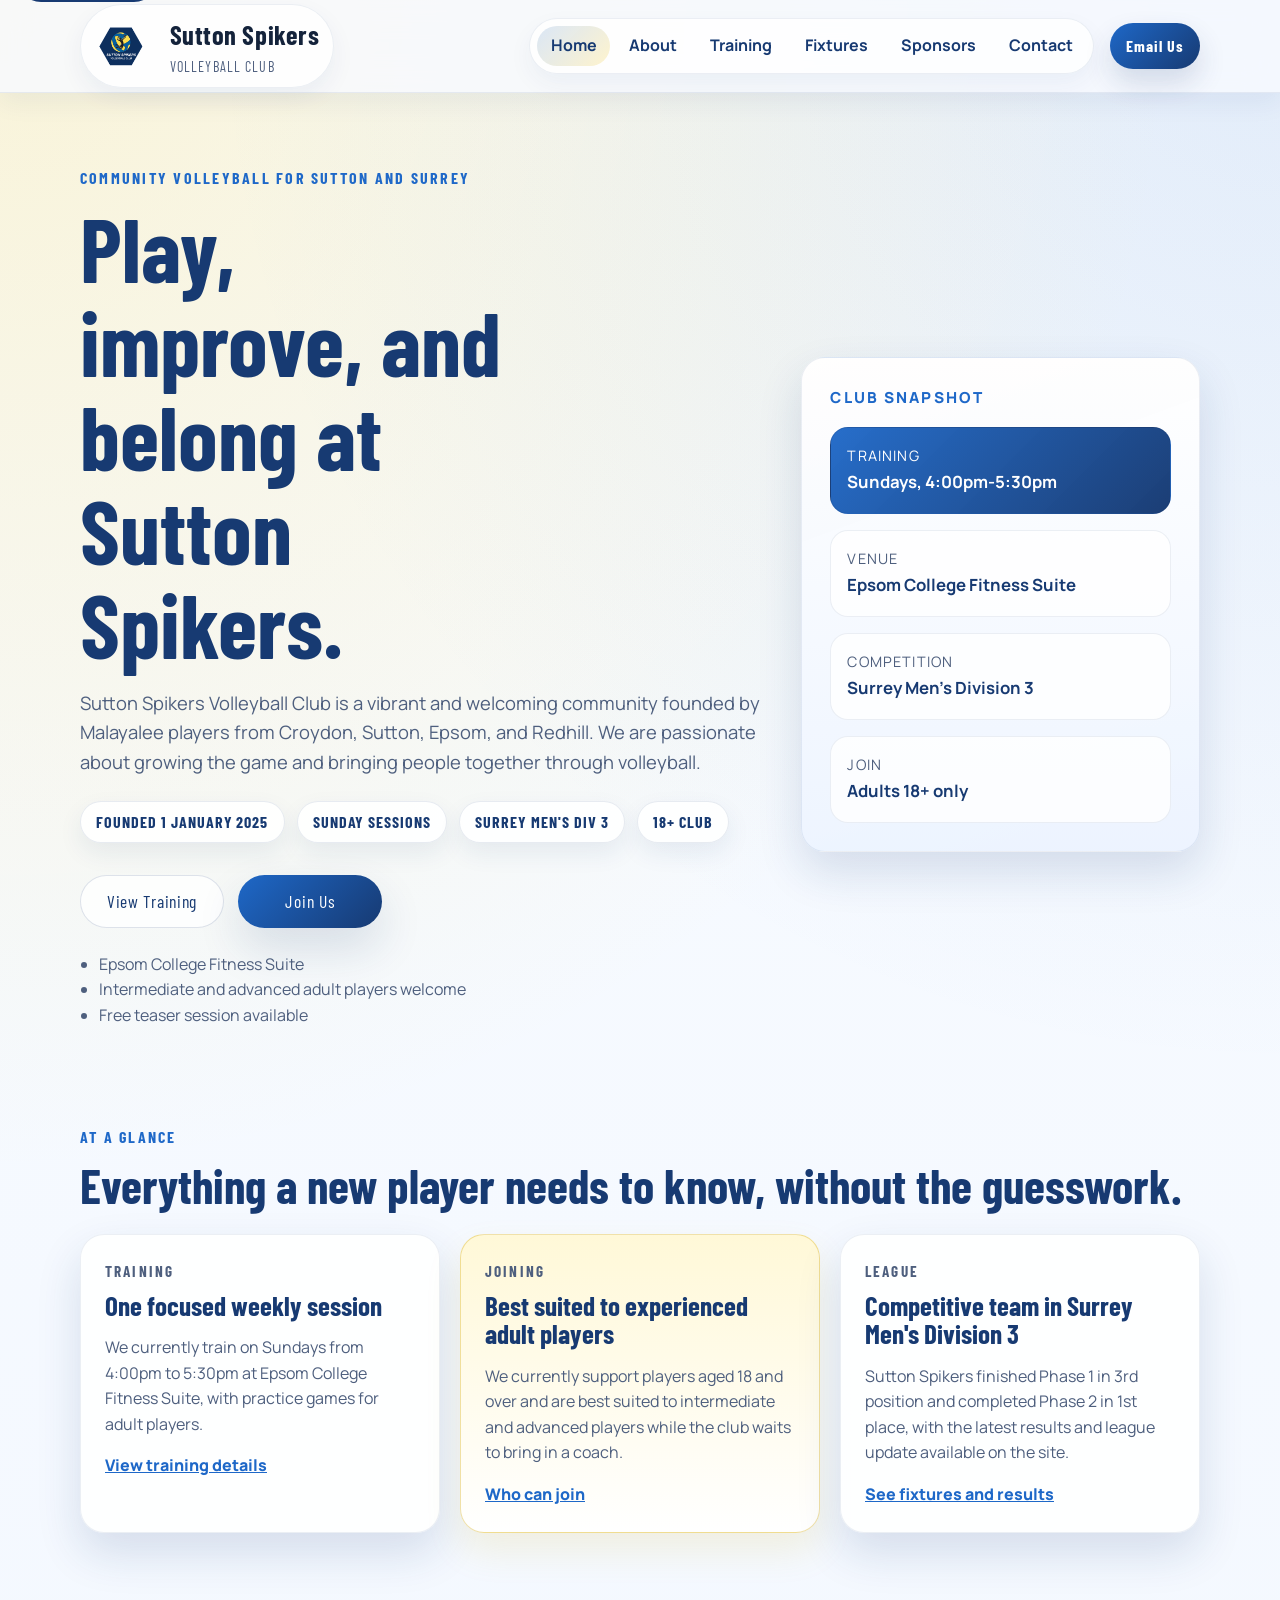
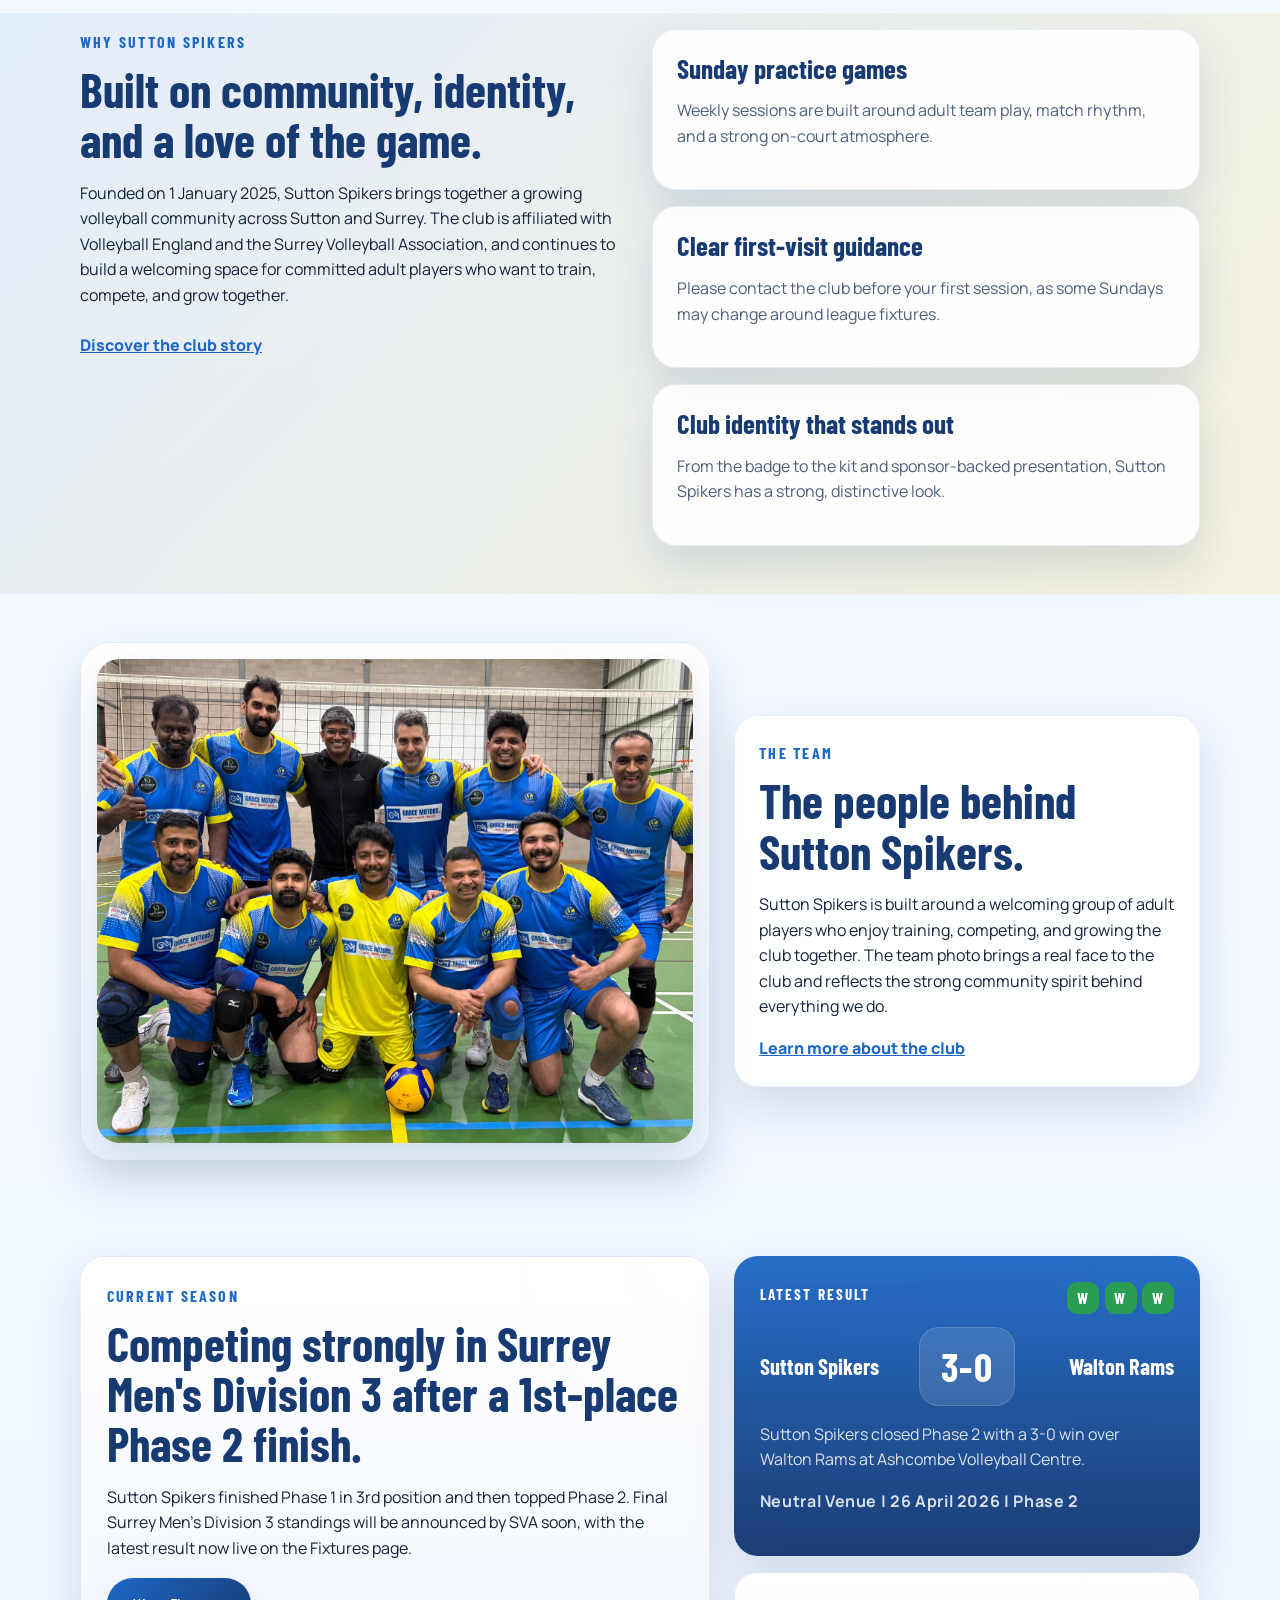
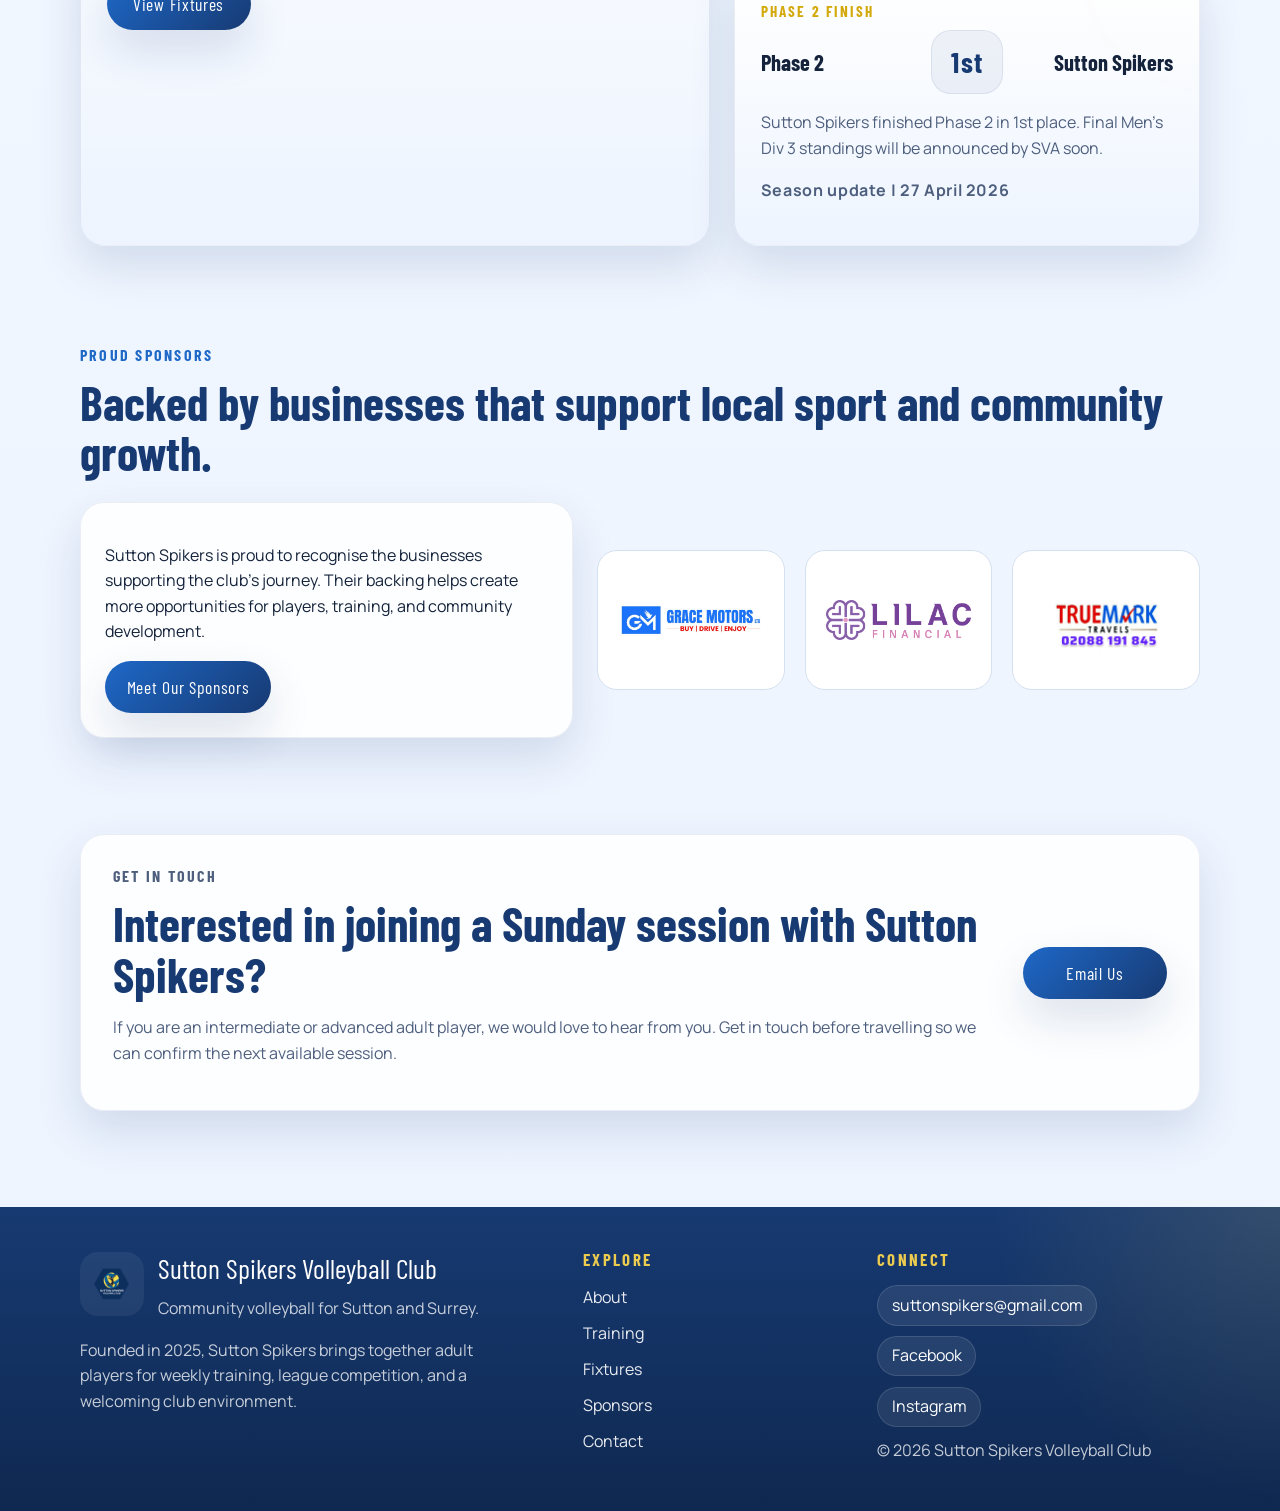
==== index.html @ fdff0625 "Update Phase 2 result and standings" ====
<!DOCTYPE html>
<html lang="en">
<head>
  <meta charset="UTF-8">
  <meta name="viewport" content="width=device-width, initial-scale=1.0">
  <title>Sutton Spikers Volleyball Club</title>
  <meta
    name="description"
    content="Sutton Spikers Volleyball Club is a vibrant community founded by Malayalee players from Croydon, Sutton, Epsom, and Redhill."
  >
  <meta property="og:title" content="Sutton Spikers Volleyball Club">
  <meta property="og:description" content="Community volleyball for Sutton and Surrey, with Sunday sessions, league competition, and a welcoming adult club environment.">
  <meta property="og:type" content="website">
  <meta property="og:url" content="https://suttonspikers.co.uk/">
  <meta property="og:image" content="https://suttonspikers.co.uk/assets/logo-optimized.png">
  <meta name="twitter:card" content="summary_large_image">
  <meta name="twitter:title" content="Sutton Spikers Volleyball Club">
  <meta name="twitter:description" content="Community volleyball for Sutton and Surrey, with Sunday sessions, league competition, and a welcoming adult club environment.">
  <meta name="twitter:image" content="https://suttonspikers.co.uk/assets/logo-optimized.png">
  <link rel="preconnect" href="https://fonts.googleapis.com">
  <link rel="preconnect" href="https://fonts.gstatic.com" crossorigin>
  <link
    href="https://fonts.googleapis.com/css2?family=Barlow+Condensed:wght@500;600;700&family=Manrope:wght@400;500;700;800&display=swap"
    rel="stylesheet"
  >
  <link rel="icon" type="image/png" href="assets/favicon.png">
  <link rel="stylesheet" href="styles.css">
  <script src="script.js" defer></script>
</head>
<body>
  <a class="skip-link" href="#main-content">Skip to content</a>
  <header class="site-header">
    <div class="container site-header__inner">
      <a class="brand" href="index.html" aria-label="Sutton Spikers home">
        <img class="brand__logo" src="assets/logo-optimized.png" alt="Sutton Spikers Volleyball Club logo">
        <span class="brand__text">
          <span class="brand__name">Sutton Spikers</span>
          <span class="brand__tag">Volleyball Club</span>
        </span>
      </a>
      <button
        class="nav-toggle"
        type="button"
        aria-expanded="false"
        aria-controls="site-nav"
        aria-label="Open navigation"
      >
        <span></span>
        <span></span>
        <span></span>
      </button>
      <div class="header-actions">
        <nav class="site-nav" id="site-nav" aria-label="Primary navigation">
          <a class="is-current" href="index.html" aria-current="page">Home</a>
          <a href="about.html">About</a>
          <a href="training.html">Training</a>
          <a href="fixtures.html">Fixtures</a>
          <a href="sponsors.html">Sponsors</a>
          <a href="contact.html">Contact</a>
        </nav>
        <a
          class="header-cta"
          href="mailto:suttonspikers@gmail.com?subject=Club%20Enquiry"
        >
          Email Us
        </a>
      </div>
    </div>
  </header>

  <main id="main-content">
    <section class="hero">
      <div class="container hero__grid">
        <div class="hero__content">
          <p class="eyebrow">Community volleyball for Sutton and Surrey</p>
          <h1>Play, improve, and belong at Sutton Spikers.</h1>
          <p class="hero__lede">
            Sutton Spikers Volleyball Club is a vibrant and welcoming community founded by Malayalee players from
            Croydon, Sutton, Epsom, and Redhill. We are passionate about growing the game and bringing people together
            through volleyball.
          </p>
          <div class="training-badges" aria-label="Club quick facts">
            <span class="training-badge">Founded 1 January 2025</span>
            <span class="training-badge">Sunday sessions</span>
            <span class="training-badge">Surrey Men's Div 3</span>
            <span class="training-badge">18+ club</span>
          </div>
          <div class="button-row">
            <a class="button button--secondary" href="training.html">View Training</a>
            <a
              class="button button--primary"
              href="mailto:suttonspikers@gmail.com?subject=Join%20Sutton%20Spikers&body=Hi%20Sutton%20Spikers%2C%0A%0AI%27m%20interested%20in%20joining%20the%20club.%20Please%20could%20you%20share%20details%20about%20training%20and%20how%20to%20get%20started%3F%0A%0AThanks%2C"
            >
              Join Us
            </a>
          </div>
          <ul class="hero__highlights" aria-label="Club highlights">
            <li>Epsom College Fitness Suite</li>
            <li>Intermediate and advanced adult players welcome</li>
            <li>Free teaser session available</li>
          </ul>
        </div>
        <aside class="hero-card" aria-label="Club details">
          <p class="hero-card__label">Club Snapshot</p>
          <dl class="key-details">
            <div class="key-details__item key-details__item--highlight">
              <dt>Training</dt>
              <dd>Sundays, 4:00pm-5:30pm</dd>
            </div>
            <div class="key-details__item">
              <dt>Venue</dt>
              <dd>Epsom College Fitness Suite</dd>
            </div>
            <div class="key-details__item">
              <dt>Competition</dt>
              <dd>Surrey Men's Division 3</dd>
            </div>
            <div class="key-details__item">
              <dt>Join</dt>
              <dd>Adults 18+ only</dd>
            </div>
          </dl>
        </aside>
      </div>
    </section>

    <section class="section">
      <div class="container">
        <div class="section-heading">
          <p class="eyebrow">At a glance</p>
          <h2>Everything a new player needs to know, without the guesswork.</h2>
        </div>
        <div class="card-grid">
          <article class="info-card">
            <p class="card-label">Training</p>
            <h3>One focused weekly session</h3>
            <p>
              We currently train on Sundays from 4:00pm to 5:30pm at Epsom College Fitness Suite, with practice games
              for adult players.
            </p>
            <a class="text-link" href="training.html">View training details</a>
          </article>
          <article class="info-card info-card--important">
            <p class="card-label">Joining</p>
            <h3>Best suited to experienced adult players</h3>
            <p>
              We currently support players aged 18 and over and are best suited to intermediate and advanced players
              while the club waits to bring in a coach.
            </p>
            <a class="text-link" href="training.html">Who can join</a>
          </article>
          <article class="info-card">
            <p class="card-label">League</p>
            <h3>Competitive team in Surrey Men's Division 3</h3>
            <p>
              Sutton Spikers finished Phase 1 in 3rd position and completed Phase 2 in 1st place, with the latest
              results and league update available on the site.
            </p>
            <a class="text-link" href="fixtures.html">See fixtures and results</a>
          </article>
        </div>
      </div>
    </section>

    <section class="section section--accent">
      <div class="container feature-split">
        <div class="home-story">
          <p class="eyebrow">Why Sutton Spikers</p>
          <h2>Built on community, identity, and a love of the game.</h2>
          <p>
            Founded on 1 January 2025, Sutton Spikers brings together a growing volleyball community across Sutton and
            Surrey. The club is affiliated with Volleyball England and the Surrey Volleyball Association, and continues
            to build a welcoming space for committed adult players who want to train, compete, and grow together.
          </p>
          <a class="text-link" href="about.html">Discover the club story</a>
        </div>
        <div class="stacked-list">
          <div class="stacked-list__item">
            <h3>Sunday practice games</h3>
            <p>Weekly sessions are built around adult team play, match rhythm, and a strong on-court atmosphere.</p>
          </div>
          <div class="stacked-list__item">
            <h3>Clear first-visit guidance</h3>
            <p>Please contact the club before your first session, as some Sundays may change around league fixtures.</p>
          </div>
          <div class="stacked-list__item">
            <h3>Club identity that stands out</h3>
            <p>From the badge to the kit and sponsor-backed presentation, Sutton Spikers has a strong, distinctive look.</p>
          </div>
        </div>
      </div>
    </section>

    <section class="section">
      <div class="container home-photo-feature">
        <div class="home-photo-feature__image-wrap">
          <img
            class="home-photo-feature__image"
            src="assets/photos/team-photo.jpeg"
            alt="Sutton Spikers team photo on court in club kit"
          >
        </div>
        <div class="home-photo-feature__content">
          <p class="eyebrow">The team</p>
          <h2>The people behind Sutton Spikers.</h2>
          <p>
            Sutton Spikers is built around a welcoming group of adult players who enjoy training, competing, and
            growing the club together. The team photo brings a real face to the club and reflects the strong community
            spirit behind everything we do.
          </p>
          <a class="text-link" href="about.html">Learn more about the club</a>
        </div>
      </div>
    </section>

    <section class="section">
      <div class="container home-spotlight">
        <div class="home-spotlight__content">
          <p class="eyebrow">Current season</p>
          <h2>Competing strongly in Surrey Men's Division 3 after a 1st-place Phase 2 finish.</h2>
          <p>
            Sutton Spikers finished Phase 1 in 3rd position and then topped Phase 2. Final Surrey Men's Division 3
            standings will be announced by SVA soon, with the latest result now live on the Fixtures page.
          </p>
          <a class="button button--primary" href="fixtures.html">View Fixtures</a>
        </div>
        <div class="home-spotlight__stack">
          <article class="home-spotlight__panel">
            <div class="home-spotlight__header">
              <p class="card-label">Latest result</p>
              <span class="form-strip" aria-label="Recent form: three wins">
                <span class="form-pill">W</span>
                <span class="form-pill">W</span>
                <span class="form-pill">W</span>
              </span>
            </div>
            <div class="scoreboard" aria-label="Latest result scoreboard">
              <div class="scoreboard__team">
                <span class="scoreboard__name">Sutton Spikers</span>
              </div>
              <div class="scoreboard__score">3-0</div>
              <div class="scoreboard__team scoreboard__team--right">
                <span class="scoreboard__name">Walton Rams</span>
              </div>
            </div>
            <p>Sutton Spikers closed Phase 2 with a 3-0 win over Walton Rams at Ashcombe Volleyball Centre.</p>
            <p class="home-spotlight__meta">Neutral Venue | 26 April 2026 | Phase 2</p>
          </article>
          <article class="home-spotlight__panel home-spotlight__panel--light">
            <p class="card-label">Phase 2 finish</p>
            <div class="scoreboard scoreboard--upcoming" aria-label="Phase 2 finish update">
              <div class="scoreboard__team">
                <span class="scoreboard__name">Phase 2</span>
              </div>
              <div class="scoreboard__score scoreboard__score--fixture">1st</div>
              <div class="scoreboard__team scoreboard__team--right">
                <span class="scoreboard__name">Sutton Spikers</span>
              </div>
            </div>
            <p>Sutton Spikers finished Phase 2 in 1st place. Final Men's Div 3 standings will be announced by SVA soon.</p>
            <p class="home-spotlight__meta">Season update | 27 April 2026</p>
          </article>
        </div>
      </div>
    </section>

    <section class="section">
      <div class="container">
        <div class="section-heading">
          <p class="eyebrow">Proud sponsors</p>
          <h2>Backed by businesses that support local sport and community growth.</h2>
        </div>
        <div class="sponsor-preview">
          <article class="sponsor-preview__text">
            <p>
              Sutton Spikers is proud to recognise the businesses supporting the club's journey. Their backing helps
              create more opportunities for players, training, and community development.
            </p>
            <a class="button button--primary" href="sponsors.html">Meet Our Sponsors</a>
          </article>
          <div class="sponsor-preview__logos" aria-label="Sponsor logos">
            <div class="sponsor-logo-card sponsor-logo-card--compact">
              <a class="sponsor-logo-link" href="https://www.gracemotors.co.uk/" target="_blank" rel="noreferrer">
                <img src="assets/sponsors/grace-motors.jpg" alt="Grace Motors Ltd logo">
              </a>
            </div>
            <div class="sponsor-logo-card sponsor-logo-card--compact">
              <a class="sponsor-logo-link" href="https://lilacfinancial.co.uk/" target="_blank" rel="noreferrer">
                <img src="assets/sponsors/lilac-financial.png" alt="Lilac Financial logo">
              </a>
            </div>
            <div class="sponsor-logo-card sponsor-logo-card--compact">
              <img src="assets/sponsors/truemark-travels.jpg" alt="Truemark Travels logo">
            </div>
          </div>
        </div>
      </div>
    </section>

    <section class="section">
      <div class="container cta-banner">
        <div>
          <p class="eyebrow">Get in touch</p>
          <h2>Interested in joining a Sunday session with Sutton Spikers?</h2>
          <p>
            If you are an intermediate or advanced adult player, we would love to hear from you. Get in touch before
            travelling so we can confirm the next available session.
          </p>
        </div>
        <a
          class="button button--primary"
          href="mailto:suttonspikers@gmail.com?subject=Join%20Sutton%20Spikers&body=Hi%20Sutton%20Spikers%2C%0A%0AI%27m%20interested%20in%20joining%20the%20club.%20Please%20could%20you%20share%20details%20about%20training%20and%20how%20to%20get%20started%3F%0A%0AThanks%2C"
        >
          Email Us
        </a>
      </div>
    </section>
  </main>

  <footer class="site-footer">
    <div class="container site-footer__inner">
      <div class="site-footer__brand">
        <div class="site-footer__brand-top">
          <img class="site-footer__logo" src="assets/logo-optimized.png" alt="Sutton Spikers Volleyball Club logo">
          <div>
            <p class="site-footer__title">Sutton Spikers Volleyball Club</p>
            <p class="site-footer__copy">Community volleyball for Sutton and Surrey.</p>
          </div>
        </div>
        <p class="site-footer__text">
          Founded in 2025, Sutton Spikers brings together adult players for weekly training, league competition, and a
          welcoming club environment.
        </p>
      </div>
      <div class="site-footer__group">
        <p class="site-footer__heading">Explore</p>
        <nav class="footer-nav" aria-label="Footer quick links">
          <a href="about.html">About</a>
          <a href="training.html">Training</a>
          <a href="fixtures.html">Fixtures</a>
          <a href="sponsors.html">Sponsors</a>
          <a href="contact.html">Contact</a>
        </nav>
      </div>
      <div class="site-footer__group">
        <p class="site-footer__heading">Connect</p>
        <div class="footer-meta">
          <a class="footer-chip" href="mailto:suttonspikers@gmail.com">suttonspikers@gmail.com</a>
          <a class="footer-chip" href="https://www.facebook.com/profile.php?id=61576265198598&locale=en_GB" target="_blank" rel="noreferrer">Facebook</a>
          <a class="footer-chip" href="https://www.instagram.com/sutton_spikers/?hl=en" target="_blank" rel="noreferrer">Instagram</a>
          <p>&copy; 2026 Sutton Spikers Volleyball Club</p>
        </div>
      </div>
    </div>
  </footer>
</body>
</html>
---- styles.css ----
:root {
  --bg: #f4f8ff;
  --surface: #ffffff;
  --surface-alt: #edf4ff;
  --surface-strong: #173a72;
  --text: #14233b;
  --text-soft: #4e5f7e;
  --line: #d5e0f0;
  --primary: #1e68c8;
  --primary-deep: #173a72;
  --secondary: #ffd94d;
  --secondary-deep: #d3a90c;
  --shadow: 0 20px 45px rgba(23, 58, 114, 0.14);
  --radius: 24px;
  --radius-sm: 16px;
  --container: 1120px;
}

*,
*::before,
*::after {
  box-sizing: border-box;
}

html {
  scroll-behavior: smooth;
}

body {
  margin: 0;
  font-family: "Manrope", sans-serif;
  color: var(--text);
  background:
    radial-gradient(circle at top left, rgba(255, 217, 77, 0.22), transparent 24%),
    radial-gradient(circle at right top, rgba(30, 104, 200, 0.1), transparent 22%),
    linear-gradient(180deg, #f8fbff 0%, #edf4ff 100%);
  line-height: 1.6;
}

img {
  max-width: 100%;
  display: block;
}

a {
  color: inherit;
}

a:hover {
  text-decoration: none;
}

:focus-visible {
  outline: 3px solid var(--secondary);
  outline-offset: 3px;
}

.skip-link {
  position: absolute;
  left: 1rem;
  top: -3rem;
  padding: 0.75rem 1rem;
  border-radius: 999px;
  background: var(--primary-deep);
  color: #fff;
  z-index: 100;
}

.skip-link:focus {
  top: 1rem;
}

.container {
  width: min(calc(100% - 2rem), var(--container));
  margin: 0 auto;
}

.site-header {
  position: sticky;
  top: 0;
  z-index: 20;
  backdrop-filter: blur(16px);
  background: rgba(248, 251, 255, 0.82);
  border-bottom: 1px solid rgba(23, 58, 114, 0.08);
  box-shadow: 0 10px 24px rgba(23, 58, 114, 0.06);
}

.site-header__inner {
  display: flex;
  align-items: center;
  justify-content: space-between;
  gap: 1.5rem;
  min-height: 92px;
}

.brand {
  display: inline-flex;
  align-items: center;
  gap: 0.9rem;
  padding: 0.45rem 0.85rem 0.45rem 0.45rem;
  border-radius: 999px;
  background: rgba(255, 255, 255, 0.78);
  border: 1px solid rgba(23, 58, 114, 0.08);
  box-shadow: 0 10px 24px rgba(23, 58, 114, 0.06);
  text-decoration: none;
}

.brand__logo {
  width: 4.2rem;
  height: 4.2rem;
  object-fit: contain;
  flex-shrink: 0;
}

.brand__text {
  display: flex;
  flex-direction: column;
}

.brand__name,
.brand__tag,
.eyebrow,
h1,
h2,
h3,
.button {
  font-family: "Barlow Condensed", sans-serif;
}

.brand__name {
  font-size: 1.65rem;
  font-weight: 700;
  letter-spacing: 0.02em;
}

.brand__tag {
  color: var(--text-soft);
  font-size: 0.88rem;
  letter-spacing: 0.08em;
  text-transform: uppercase;
}

.header-actions {
  display: flex;
  align-items: center;
  gap: 1rem;
}

.site-nav {
  display: flex;
  align-items: center;
  gap: 0.35rem;
  padding: 0.45rem;
  border-radius: 999px;
  background: rgba(255, 255, 255, 0.74);
  border: 1px solid rgba(23, 58, 114, 0.08);
  box-shadow: 0 10px 24px rgba(23, 58, 114, 0.05);
}

.site-nav a {
  position: relative;
  display: inline-flex;
  align-items: center;
  min-height: 2.5rem;
  padding: 0.35rem 0.85rem;
  border-radius: 999px;
  text-decoration: none;
  font-weight: 700;
  color: var(--primary-deep);
  transition: background-color 160ms ease, color 160ms ease;
}

.site-nav a::after {
  display: none;
}

.site-nav a:hover {
  background: rgba(23, 58, 114, 0.05);
}

.site-nav a.is-current {
  background: linear-gradient(135deg, rgba(30, 104, 200, 0.16), rgba(255, 217, 77, 0.28));
  color: var(--primary-deep);
}

.header-cta {
  display: inline-flex;
  align-items: center;
  justify-content: center;
  min-height: 2.85rem;
  padding: 0.55rem 1rem;
  border-radius: 999px;
  background: linear-gradient(135deg, var(--primary), var(--primary-deep));
  box-shadow: 0 14px 28px rgba(23, 58, 114, 0.16);
  color: #fff;
  font-family: "Barlow Condensed", sans-serif;
  font-size: 1rem;
  font-weight: 700;
  letter-spacing: 0.06em;
  text-decoration: none;
  white-space: nowrap;
}

.nav-toggle {
  display: none;
  width: 3rem;
  height: 3rem;
  border: 0;
  border-radius: 14px;
  background: var(--primary-deep);
  cursor: pointer;
  padding: 0.8rem 0.65rem;
}

.nav-toggle span {
  display: block;
  height: 2px;
  margin: 0.25rem 0;
  background: #fff;
}

.hero,
.page-hero {
  padding: 4.5rem 0 3rem;
}

.hero__grid,
.content-grid,
.contact-grid,
.feature-split {
  display: grid;
  gap: 1.5rem;
}

.hero__grid {
  grid-template-columns: minmax(0, 1.4fr) minmax(280px, 0.8fr);
  align-items: center;
}

.eyebrow {
  margin: 0 0 0.6rem;
  font-size: 1rem;
  font-weight: 700;
  letter-spacing: 0.14em;
  text-transform: uppercase;
  color: var(--primary);
}

h1,
h2,
h3 {
  margin: 0 0 0.8rem;
  line-height: 1.05;
  color: var(--primary-deep);
}

h1 {
  font-size: clamp(3rem, 8vw, 5.6rem);
  max-width: 11ch;
}

h2 {
  font-size: clamp(2rem, 5vw, 3rem);
}

h3 {
  font-size: 1.7rem;
}

.hero__lede,
.page-hero__lede,
.section-heading h2 + p,
.content-panel p,
.info-card p,
.cta-banner p,
.stacked-list__item p {
  color: var(--text-soft);
}

.hero__lede,
.page-hero__lede {
  max-width: 62ch;
  font-size: 1.15rem;
}

.button-row {
  display: flex;
  flex-wrap: wrap;
  gap: 0.9rem;
  margin: 2rem 0 1.5rem;
}

.button {
  display: inline-flex;
  align-items: center;
  justify-content: center;
  min-height: 3.25rem;
  min-width: 9rem;
  padding: 0.7rem 1.35rem;
  border-radius: 999px;
  text-decoration: none;
  font-size: 1.1rem;
  letter-spacing: 0.04em;
  white-space: nowrap;
}

.button--primary {
  background: linear-gradient(135deg, var(--primary), var(--primary-deep));
  color: #fff;
  box-shadow: var(--shadow);
}

.button--secondary {
  background: rgba(255, 255, 255, 0.8);
  border: 1px solid rgba(23, 58, 114, 0.14);
  color: var(--primary-deep);
}

.hero__highlights,
.detail-list {
  padding-left: 1.2rem;
  color: var(--text-soft);
}

.hero-card,
.content-panel,
.info-card,
.stacked-list__item,
.cta-banner {
  background: rgba(255, 255, 255, 0.88);
  border: 1px solid rgba(23, 58, 114, 0.08);
  border-radius: var(--radius);
  box-shadow: var(--shadow);
}

.hero-card,
.content-panel,
.info-card,
.stacked-list__item {
  padding: 1.5rem;
}

.hero-card {
  background:
    linear-gradient(180deg, rgba(255, 255, 255, 0.96), rgba(237, 244, 255, 0.96)),
    linear-gradient(160deg, rgba(255, 217, 77, 0.18), rgba(30, 104, 200, 0.08));
  padding: 1.75rem;
}

.hero-card__label {
  margin: 0 0 1rem;
  color: var(--primary);
  font-size: 0.95rem;
  font-weight: 800;
  letter-spacing: 0.14em;
  text-transform: uppercase;
}

.key-details {
  display: grid;
  gap: 1rem;
  margin: 0;
}

.key-details__item {
  padding: 1rem 1rem 1.05rem;
  border-radius: 18px;
  background: rgba(255, 255, 255, 0.8);
  border: 1px solid rgba(23, 58, 114, 0.08);
}

.key-details__item--highlight {
  background:
    linear-gradient(135deg, rgba(30, 104, 200, 0.96), rgba(23, 58, 114, 0.98));
  border-color: rgba(23, 58, 114, 0.18);
}

.key-details dt {
  color: var(--text-soft);
  font-size: 0.9rem;
  text-transform: uppercase;
  letter-spacing: 0.08em;
}

.key-details dd {
  margin: 0.15rem 0 0;
  font-size: 1.05rem;
  font-weight: 700;
  color: var(--primary-deep);
}

.key-details__item--highlight dt,
.key-details__item--highlight dd {
  color: #fff;
}

.section {
  padding: 2rem 0 4rem;
}

.section--accent {
  position: relative;
}

.section--accent::before {
  content: "";
  position: absolute;
  inset: 1rem 0;
  background: linear-gradient(135deg, rgba(30, 104, 200, 0.08), rgba(255, 217, 77, 0.18));
  z-index: -1;
}

.section-heading {
  margin-bottom: 1.5rem;
}

.card-grid {
  display: grid;
  grid-template-columns: repeat(3, minmax(0, 1fr));
  gap: 1.25rem;
}

.text-link {
  color: var(--primary);
  font-weight: 800;
}

.card-label {
  margin: 0 0 0.45rem;
  font-family: "Barlow Condensed", sans-serif;
  font-size: 0.95rem;
  font-weight: 700;
  letter-spacing: 0.14em;
  text-transform: uppercase;
  color: var(--secondary-deep);
}

.feature-split,
.content-grid,
.contact-grid {
  grid-template-columns: repeat(2, minmax(0, 1fr));
}

.home-story .text-link {
  display: inline-block;
  margin-top: 0.5rem;
}

.home-photo-feature {
  display: grid;
  grid-template-columns: minmax(0, 1.15fr) minmax(280px, 0.85fr);
  gap: 1.5rem;
  align-items: center;
}

.home-photo-feature__image-wrap {
  padding: 1rem;
  border-radius: calc(var(--radius) + 6px);
  background:
    linear-gradient(180deg, rgba(255, 255, 255, 0.96), rgba(237, 244, 255, 0.96)),
    radial-gradient(circle at top right, rgba(255, 217, 77, 0.18), transparent 26%);
  border: 1px solid rgba(23, 58, 114, 0.08);
  box-shadow: var(--shadow);
}

.home-photo-feature__image {
  width: 100%;
  border-radius: 22px;
  box-shadow: 0 18px 36px rgba(23, 58, 114, 0.12);
}

.home-photo-feature__content {
  padding: 1.5rem;
  border-radius: var(--radius);
  background: rgba(255, 255, 255, 0.9);
  border: 1px solid rgba(23, 58, 114, 0.08);
  box-shadow: var(--shadow);
}

.training-badges {
  display: flex;
  flex-wrap: wrap;
  gap: 0.75rem;
  margin-top: 1.5rem;
}

.training-badge {
  display: inline-flex;
  align-items: center;
  min-height: 2.5rem;
  padding: 0.45rem 0.95rem;
  border-radius: 999px;
  background: rgba(255, 255, 255, 0.9);
  border: 1px solid rgba(23, 58, 114, 0.1);
  color: var(--primary-deep);
  font-family: "Barlow Condensed", sans-serif;
  font-size: 1rem;
  font-weight: 700;
  letter-spacing: 0.06em;
  text-transform: uppercase;
  box-shadow: 0 10px 24px rgba(23, 58, 114, 0.08);
}

.training-feature {
  padding: 1.75rem;
  border-radius: var(--radius);
  background:
    linear-gradient(180deg, rgba(27, 78, 151, 0.98), rgba(23, 58, 114, 0.98)),
    linear-gradient(160deg, rgba(255, 217, 77, 0.22), transparent);
  color: #fff;
  box-shadow: var(--shadow);
}

.training-feature h2,
.training-feature strong {
  color: #fff;
}

.training-feature__eyebrow {
  margin: 0 0 0.5rem;
  font-family: "Barlow Condensed", sans-serif;
  font-size: 1rem;
  font-weight: 700;
  letter-spacing: 0.14em;
  text-transform: uppercase;
  color: rgba(255, 255, 255, 0.74);
}

.training-feature__time {
  margin: 1rem 0 1.2rem;
  font-family: "Barlow Condensed", sans-serif;
  font-size: clamp(2.2rem, 5vw, 3.6rem);
  line-height: 0.95;
  letter-spacing: 0.03em;
  color: var(--secondary);
  white-space: nowrap;
}

.training-feature__meta {
  display: grid;
  grid-template-columns: repeat(3, minmax(0, 1fr));
  gap: 0.9rem;
  margin-bottom: 1rem;
}

.training-feature__meta div {
  padding: 0.9rem 1rem;
  border-radius: 18px;
  background: rgba(255, 255, 255, 0.1);
  border: 1px solid rgba(255, 255, 255, 0.14);
}

.training-feature__meta span {
  display: block;
  margin-bottom: 0.2rem;
  font-size: 0.82rem;
  letter-spacing: 0.08em;
  text-transform: uppercase;
  color: rgba(255, 255, 255, 0.72);
}

.training-feature__meta strong {
  font-size: 1rem;
}

.training-feature__note {
  margin: 0;
  color: rgba(255, 255, 255, 0.84);
}

.expect-grid {
  display: grid;
  grid-template-columns: repeat(3, minmax(0, 1fr));
  gap: 1.25rem;
}

.affiliation-grid {
  display: grid;
  grid-template-columns: repeat(2, minmax(0, 1fr));
  gap: 1.25rem;
}

.affiliation-card {
  padding: 1.5rem;
  border-radius: var(--radius);
  background:
    linear-gradient(180deg, rgba(255, 255, 255, 0.95), rgba(237, 244, 255, 0.96));
  border: 1px solid rgba(23, 58, 114, 0.08);
  box-shadow: var(--shadow);
}

.kit-showcase {
  display: grid;
  grid-template-columns: repeat(2, minmax(0, 1fr));
  gap: 1.5rem;
}

.kit-card {
  overflow: hidden;
  border-radius: calc(var(--radius) + 4px);
  background:
    linear-gradient(180deg, rgba(255, 255, 255, 0.96), rgba(237, 244, 255, 0.96));
  border: 1px solid rgba(23, 58, 114, 0.08);
  box-shadow: var(--shadow);
}

.kit-card--alt {
  background:
    linear-gradient(180deg, rgba(255, 252, 228, 0.96), rgba(255, 255, 255, 0.96));
}

.kit-card__image-wrap {
  padding: 1.25rem;
  background:
    radial-gradient(circle at top right, rgba(255, 217, 77, 0.22), transparent 32%),
    linear-gradient(180deg, rgba(255, 255, 255, 0.94), rgba(240, 246, 255, 0.94));
}

.kit-card__image {
  width: 100%;
  border-radius: 20px;
  border: 1px solid rgba(23, 58, 114, 0.08);
  box-shadow: 0 18px 36px rgba(23, 58, 114, 0.08);
}

.kit-card__content {
  padding: 0 1.5rem 1.5rem;
}

.expect-card {
  padding: 1.5rem;
  border-radius: var(--radius);
  background:
    linear-gradient(180deg, rgba(255, 255, 255, 0.95), rgba(237, 244, 255, 0.96));
  border: 1px solid rgba(23, 58, 114, 0.08);
  box-shadow: var(--shadow);
}

.expect-card__icon {
  display: inline-flex;
  align-items: center;
  justify-content: center;
  min-width: 3.3rem;
  height: 3.3rem;
  margin: 0 0 1rem;
  padding: 0 0.8rem;
  border-radius: 18px;
  background: linear-gradient(135deg, var(--secondary), #ffe893);
  color: var(--primary-deep);
  font-family: "Barlow Condensed", sans-serif;
  font-size: 1.2rem;
  font-weight: 700;
  letter-spacing: 0.08em;
}

.sponsor-preview {
  display: grid;
  grid-template-columns: minmax(0, 0.9fr) minmax(0, 1.1fr);
  gap: 1.5rem;
  align-items: center;
}

.home-spotlight {
  display: grid;
  grid-template-columns: minmax(0, 1.15fr) minmax(280px, 0.85fr);
  gap: 1.5rem;
  align-items: stretch;
}

.home-spotlight__content,
.home-spotlight__panel {
  padding: 1.6rem;
  border-radius: var(--radius);
  box-shadow: var(--shadow);
}

.home-spotlight__stack {
  display: grid;
  gap: 1rem;
}

.home-spotlight__header {
  display: flex;
  align-items: center;
  justify-content: space-between;
  gap: 1rem;
  margin-bottom: 0.85rem;
}

.home-spotlight__content {
  background:
    linear-gradient(180deg, rgba(255, 255, 255, 0.95), rgba(237, 244, 255, 0.96)),
    radial-gradient(circle at right top, rgba(255, 217, 77, 0.18), transparent 28%);
  border: 1px solid rgba(23, 58, 114, 0.08);
}

.home-spotlight__panel {
  background:
    linear-gradient(180deg, rgba(30, 104, 200, 0.96), rgba(23, 58, 114, 0.98)),
    linear-gradient(160deg, rgba(255, 217, 77, 0.22), transparent);
  color: #fff;
}

.home-spotlight__panel--light {
  background:
    linear-gradient(180deg, rgba(255, 255, 255, 0.96), rgba(237, 244, 255, 0.96)),
    radial-gradient(circle at right top, rgba(255, 217, 77, 0.18), transparent 30%);
  border: 1px solid rgba(23, 58, 114, 0.08);
  color: var(--text);
}

.home-spotlight__panel h3,
.home-spotlight__panel .card-label {
  color: #fff;
}

.home-spotlight__panel p {
  color: rgba(255, 255, 255, 0.84);
}

.home-spotlight__panel--light h3 {
  color: var(--primary-deep);
}

.home-spotlight__panel--light .card-label {
  color: var(--secondary-deep);
}

.home-spotlight__panel--light p {
  color: var(--text-soft);
}

.scoreboard {
  display: grid;
  grid-template-columns: minmax(0, 1fr) auto minmax(0, 1fr);
  gap: 0.9rem;
  align-items: center;
  margin-bottom: 0.85rem;
}

.scoreboard__team {
  min-width: 0;
}

.scoreboard__team--right {
  text-align: right;
}

.scoreboard__name {
  display: block;
  font-family: "Barlow Condensed", sans-serif;
  font-size: 1.4rem;
  font-weight: 700;
  line-height: 1;
}

.scoreboard__score {
  display: inline-flex;
  align-items: center;
  justify-content: center;
  min-width: 6rem;
  min-height: 4rem;
  padding: 0.4rem 0.9rem;
  border-radius: 20px;
  background: rgba(255, 255, 255, 0.12);
  border: 1px solid rgba(255, 255, 255, 0.14);
  font-family: "Barlow Condensed", sans-serif;
  font-size: 2.5rem;
  font-weight: 700;
  letter-spacing: 0.04em;
  color: #fff;
}

.scoreboard__score--fixture {
  min-width: 4.5rem;
  font-size: 1.8rem;
}

.home-spotlight__panel--light .scoreboard__score {
  background: rgba(23, 58, 114, 0.06);
  border: 1px solid rgba(23, 58, 114, 0.08);
  color: var(--primary-deep);
}

.form-strip {
  display: inline-flex;
  gap: 0.35rem;
}

.form-pill {
  display: inline-flex;
  align-items: center;
  justify-content: center;
  width: 2rem;
  height: 2rem;
  border-radius: 10px;
  background: #2a9c53;
  color: #fff;
  font-family: "Barlow Condensed", sans-serif;
  font-size: 1rem;
  font-weight: 700;
  letter-spacing: 0.14em;
}

.home-spotlight__meta {
  font-weight: 700;
  letter-spacing: 0.04em;
}

.sponsor-preview__text {
  padding: 1.5rem;
  border-radius: var(--radius);
  background: rgba(255, 255, 255, 0.88);
  border: 1px solid rgba(23, 58, 114, 0.08);
  box-shadow: var(--shadow);
}

.sponsor-preview__logos,
.sponsor-grid {
  display: grid;
  gap: 1.25rem;
}

.sponsor-preview__logos {
  grid-template-columns: repeat(3, minmax(0, 1fr));
}

.sponsor-grid {
  grid-template-columns: repeat(3, minmax(0, 1fr));
}

.sponsor-card {
  padding: 1.5rem;
  border-radius: var(--radius);
  background: rgba(255, 255, 255, 0.92);
  border: 1px solid rgba(23, 58, 114, 0.08);
  box-shadow: var(--shadow);
}

.sponsor-logo-card {
  display: grid;
  place-items: center;
  min-height: 200px;
  padding: 1.25rem;
  margin-bottom: 1.25rem;
  border-radius: 20px;
  background: #fff;
  border: 1px solid var(--line);
}

.sponsor-logo-card img {
  width: 100%;
  max-height: 140px;
  object-fit: contain;
}

.sponsor-logo-link {
  display: block;
  width: 100%;
}

.sponsor-logo-card--compact {
  min-height: 140px;
  margin-bottom: 0;
}

.sponsor-logo-card--compact img {
  max-height: 84px;
}

.stacked-list {
  display: grid;
  gap: 1rem;
}

.content-panel--highlight {
  background:
    linear-gradient(180deg, rgba(30, 104, 200, 0.96), rgba(23, 58, 114, 0.98)),
    linear-gradient(160deg, rgba(255, 217, 77, 0.24), transparent);
  color: #fff;
}

.content-panel--highlight h2,
.content-panel--highlight a,
.content-panel--highlight strong {
  color: #fff;
}

.content-panel--highlight p,
.content-panel--highlight li,
.content-panel--highlight .small-note {
  color: rgba(255, 255, 255, 0.84);
}

.info-card--important {
  background: linear-gradient(180deg, rgba(255, 248, 214, 0.96), rgba(255, 255, 255, 0.96));
  border: 1px solid rgba(211, 169, 12, 0.35);
  box-shadow: 0 18px 36px rgba(211, 169, 12, 0.12);
}

.cta-banner--training {
  background:
    linear-gradient(180deg, rgba(255, 255, 255, 0.92), rgba(237, 244, 255, 0.96)),
    radial-gradient(circle at right top, rgba(255, 217, 77, 0.2), transparent 32%);
}

.cta-banner {
  display: flex;
  align-items: center;
  justify-content: space-between;
  gap: 1.5rem;
  padding: 1.75rem 2rem;
}

.small-note {
  font-size: 0.95rem;
}

.table-wrap {
  overflow-x: auto;
}

.fixture-table {
  width: 100%;
  border-collapse: collapse;
  min-width: 660px;
}

.fixture-table caption {
  text-align: left;
  margin-bottom: 1rem;
  color: var(--text-soft);
}

.fixture-table th,
.fixture-table td {
  padding: 0.95rem 1rem;
  border-bottom: 1px solid var(--line);
  text-align: left;
}

.fixture-table th {
  color: var(--primary-deep);
}

.site-footer {
  margin-top: 2rem;
  padding: 2.4rem 0 3rem;
  background:
    radial-gradient(circle at top right, rgba(255, 217, 77, 0.12), transparent 22%),
    linear-gradient(180deg, #173a72 0%, #0f2850 100%);
  color: #fff;
}

.site-footer__inner {
  display: grid;
  grid-template-columns: 1.25fr 0.7fr 0.85fr;
  gap: 1.75rem;
  align-items: start;
}

.site-footer__brand-top {
  display: flex;
  align-items: center;
  gap: 0.9rem;
  margin-bottom: 1rem;
}

.site-footer__logo {
  width: 4rem;
  height: 4rem;
  object-fit: contain;
  flex-shrink: 0;
  border-radius: 18px;
  background: rgba(255, 255, 255, 0.06);
  padding: 0.3rem;
}

.site-footer__title {
  margin: 0 0 0.35rem;
  font-family: "Barlow Condensed", sans-serif;
  font-size: 1.75rem;
}

.site-footer__copy,
.footer-meta p {
  margin: 0;
  color: rgba(255, 255, 255, 0.76);
}

.site-footer__text {
  margin: 0;
  max-width: 42ch;
  color: rgba(255, 255, 255, 0.76);
}

.site-footer__heading {
  margin: 0 0 0.8rem;
  font-family: "Barlow Condensed", sans-serif;
  font-size: 1.05rem;
  font-weight: 700;
  letter-spacing: 0.14em;
  text-transform: uppercase;
  color: rgba(255, 217, 77, 0.92);
}

.footer-nav,
.footer-meta {
  display: grid;
  gap: 0.65rem;
}

.footer-nav a,
.footer-meta a {
  color: #fff;
  text-decoration: none;
}

.footer-nav a {
  width: fit-content;
  color: rgba(255, 255, 255, 0.9);
}

.footer-chip {
  display: inline-flex;
  align-items: center;
  width: fit-content;
  min-height: 2.25rem;
  padding: 0.4rem 0.85rem;
  border-radius: 999px;
  background: rgba(255, 255, 255, 0.08);
  border: 1px solid rgba(255, 255, 255, 0.12);
  color: #fff;
}

@media (max-width: 900px) {
  .hero__grid,
  .card-grid,
  .feature-split,
  .content-grid,
  .contact-grid,
  .expect-grid,
  .affiliation-grid,
  .kit-showcase,
  .home-photo-feature,
  .home-spotlight,
  .sponsor-preview,
  .sponsor-preview__logos,
  .sponsor-grid,
  .site-footer__inner {
    grid-template-columns: 1fr;
  }

  .training-feature__meta {
    grid-template-columns: 1fr;
  }

  .cta-banner {
    flex-direction: column;
    align-items: flex-start;
  }
}

@media (max-width: 760px) {
  .nav-toggle {
    display: inline-block;
  }

  .header-actions {
    margin-left: auto;
  }

  .header-cta {
    display: none;
  }

  .site-nav {
    position: absolute;
    top: calc(100% + 0.5rem);
    left: 1rem;
    right: 1rem;
    display: none;
    flex-direction: column;
    align-items: flex-start;
    padding: 1rem;
    gap: 0.25rem;
    border: 1px solid rgba(23, 58, 114, 0.08);
    border-radius: 20px;
    background: rgba(255, 255, 255, 0.98);
    box-shadow: var(--shadow);
  }

  .site-nav.is-open {
    display: flex;
  }

  .site-nav a {
    width: 100%;
  }

  .site-header__inner {
    position: relative;
  }

  h1 {
    max-width: 100%;
  }
}

@media (max-width: 560px) {
  .brand__logo {
    width: 3.25rem;
    height: 3.25rem;
  }

  .brand__name {
    font-size: 1.3rem;
  }

  .brand__tag {
    font-size: 0.82rem;
  }

  .hero,
  .page-hero {
    padding-top: 3.25rem;
  }

  .button-row {
    flex-direction: column;
    align-items: stretch;
  }

  .button {
    width: 100%;
  }

  .hero-card,
  .content-panel,
  .info-card,
  .stacked-list__item,
  .cta-banner {
    padding: 1.25rem;
  }
}
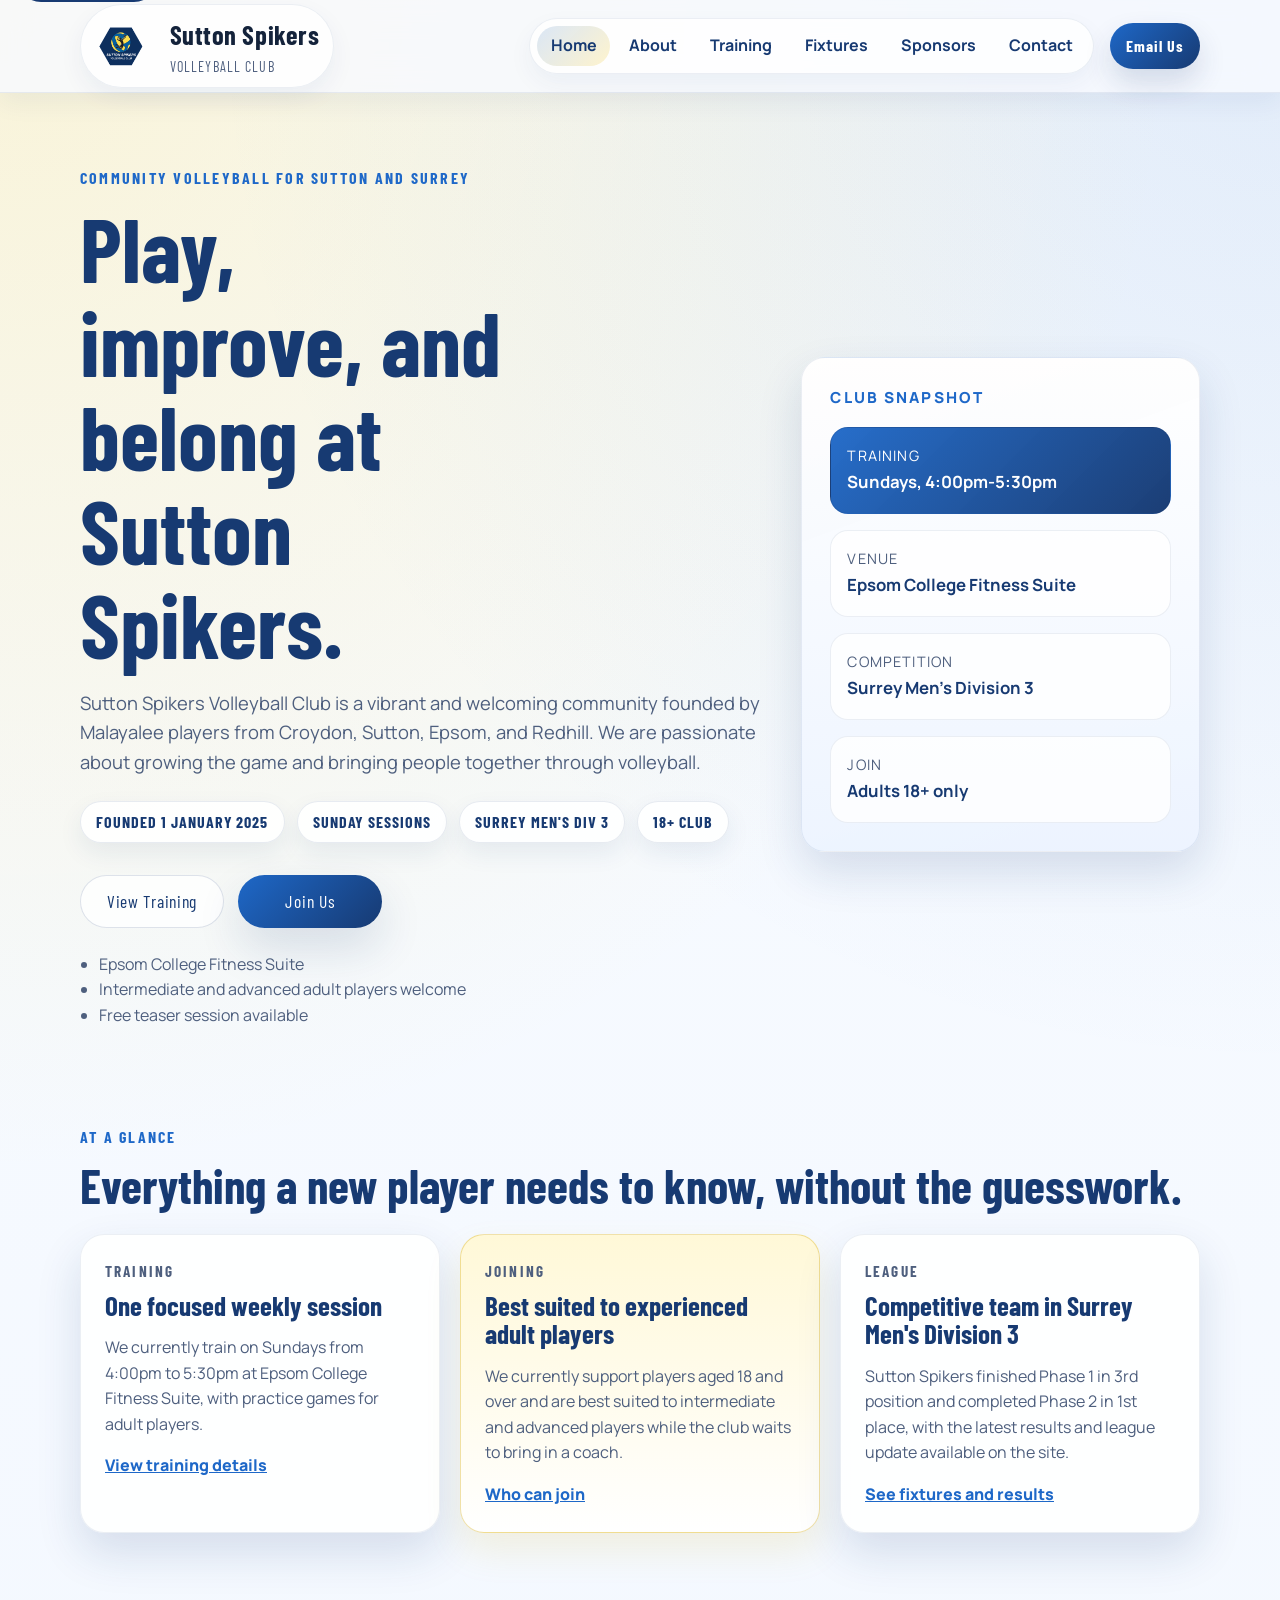
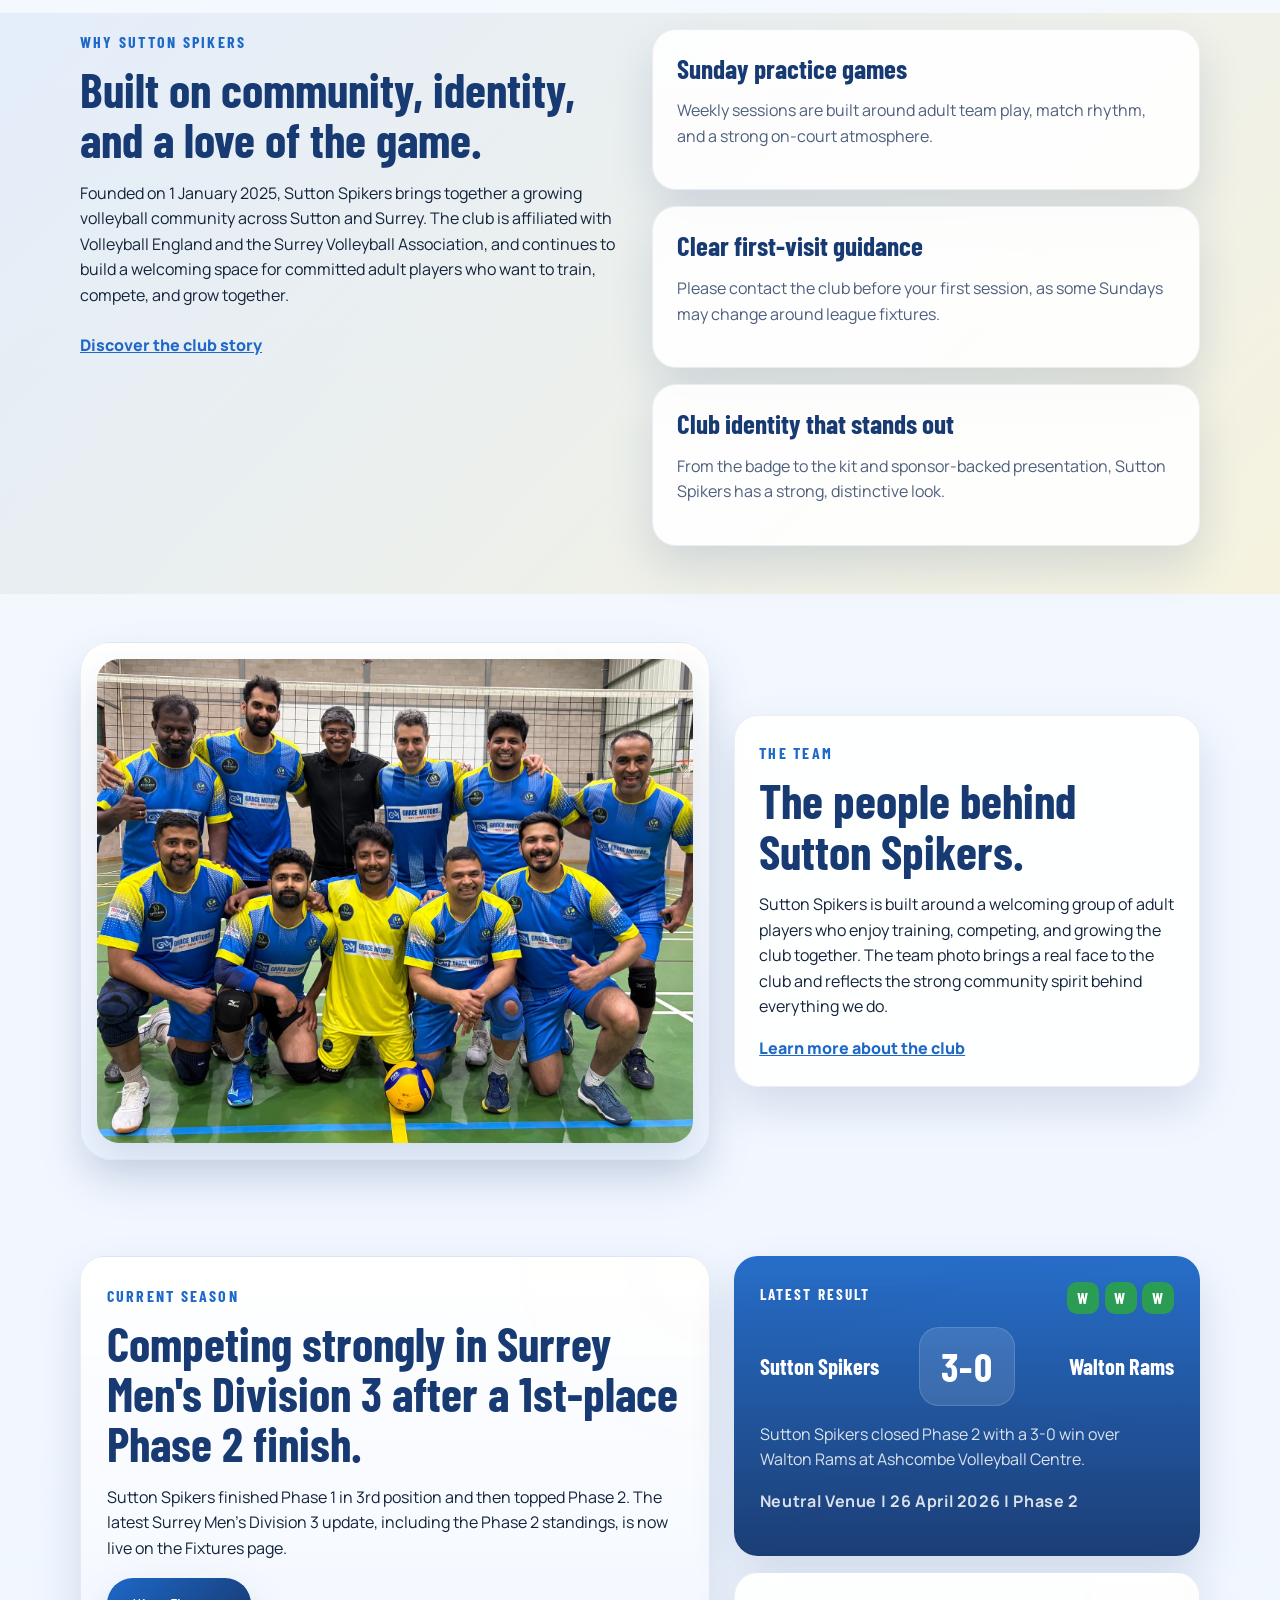
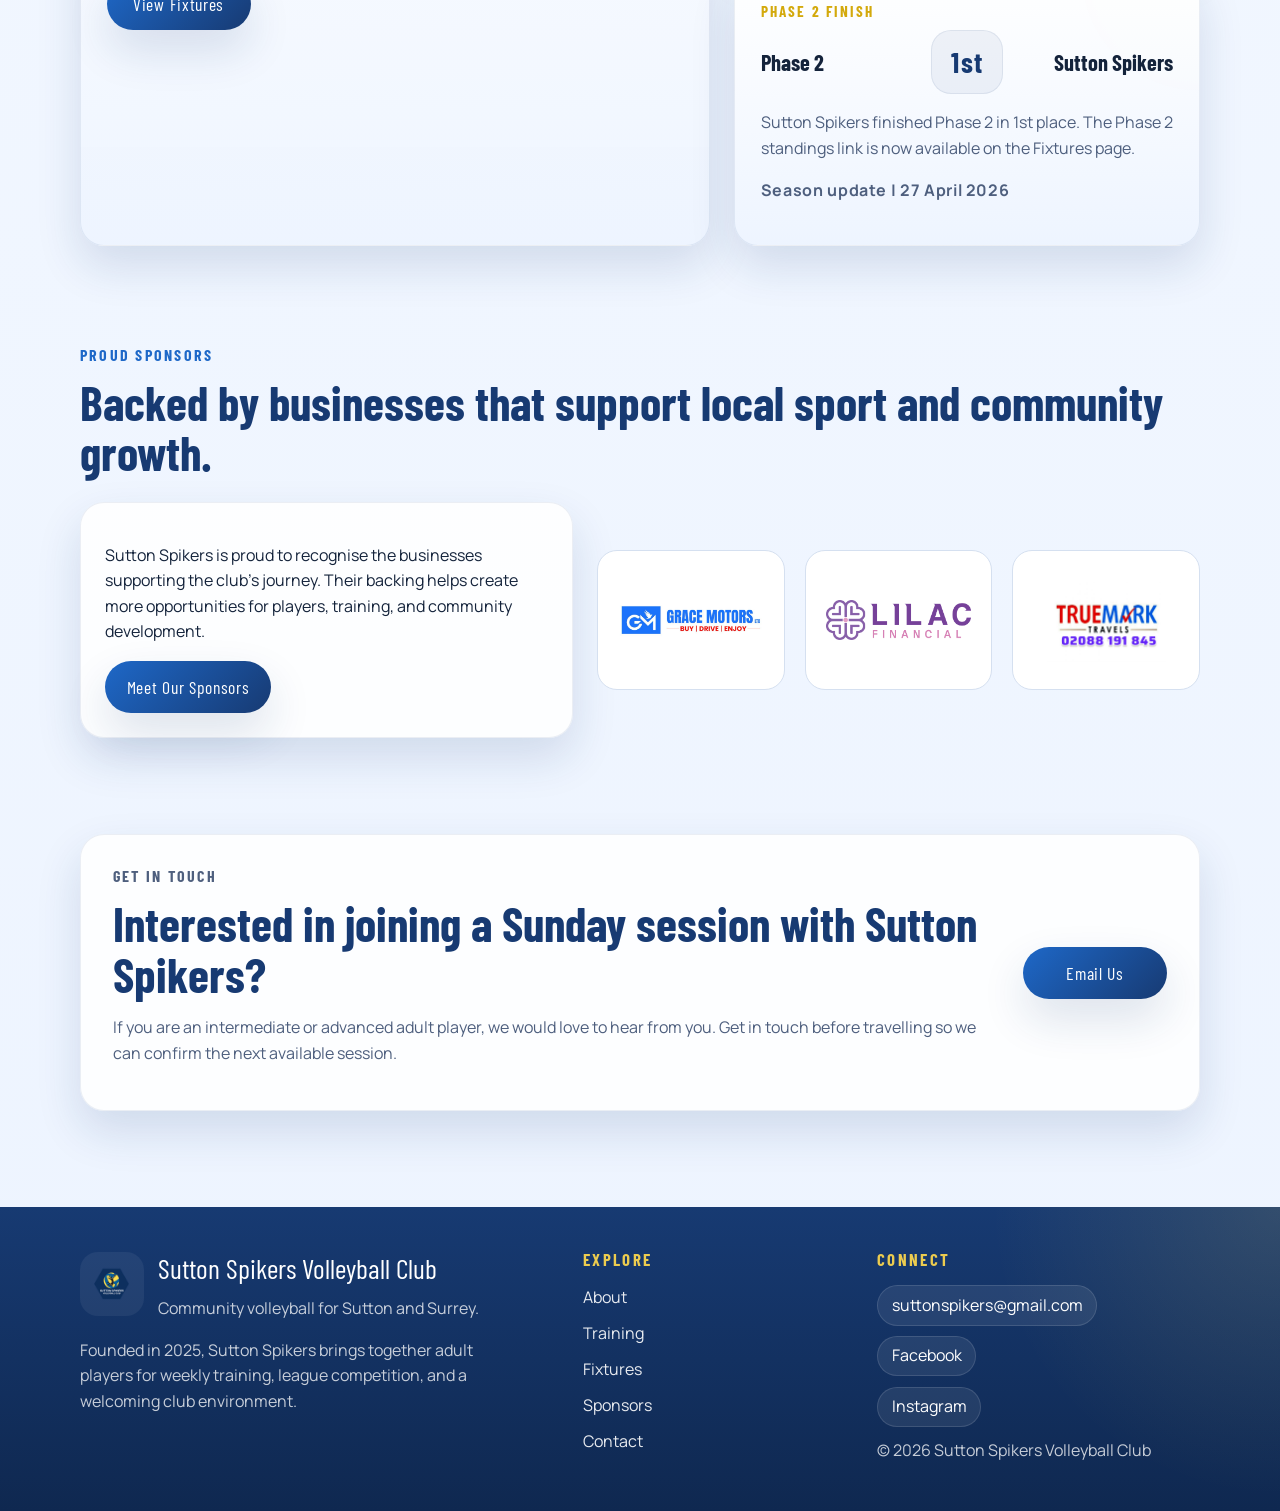
==== commit 9c88ac2c: "Add Phase 2 standings link" ====
--- a/index.html
+++ b/index.html
@@ -219,8 +219,8 @@
           <p class="eyebrow">Current season</p>
           <h2>Competing strongly in Surrey Men's Division 3 after a 1st-place Phase 2 finish.</h2>
           <p>
-            Sutton Spikers finished Phase 1 in 3rd position and then topped Phase 2. Final Surrey Men's Division 3
-            standings will be announced by SVA soon, with the latest result now live on the Fixtures page.
+            Sutton Spikers finished Phase 1 in 3rd position and then topped Phase 2. The latest Surrey Men's Division
+            3 update, including the Phase 2 standings, is now live on the Fixtures page.
           </p>
           <a class="button button--primary" href="fixtures.html">View Fixtures</a>
         </div>
@@ -257,7 +257,7 @@
                 <span class="scoreboard__name">Sutton Spikers</span>
               </div>
             </div>
-            <p>Sutton Spikers finished Phase 2 in 1st place. Final Men's Div 3 standings will be announced by SVA soon.</p>
+            <p>Sutton Spikers finished Phase 2 in 1st place. The Phase 2 standings link is now available on the Fixtures page.</p>
             <p class="home-spotlight__meta">Season update | 27 April 2026</p>
           </article>
         </div>
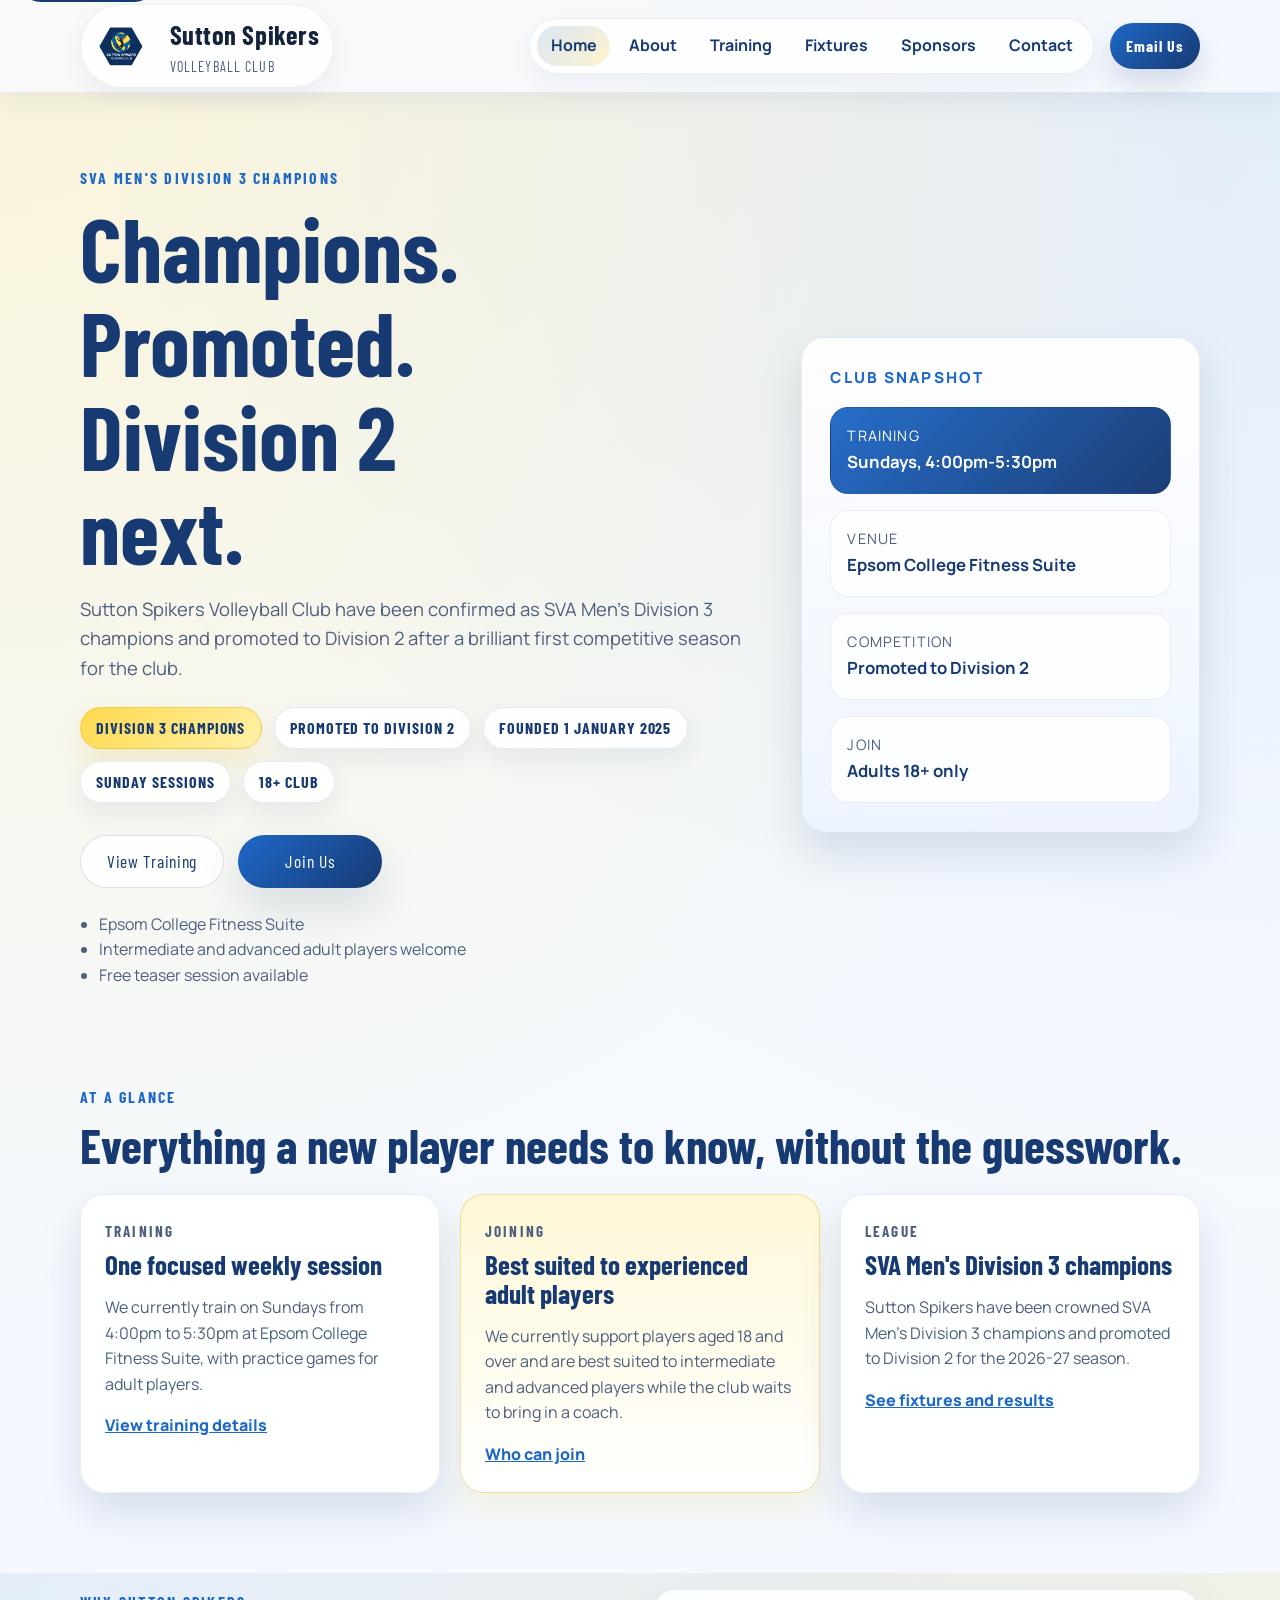
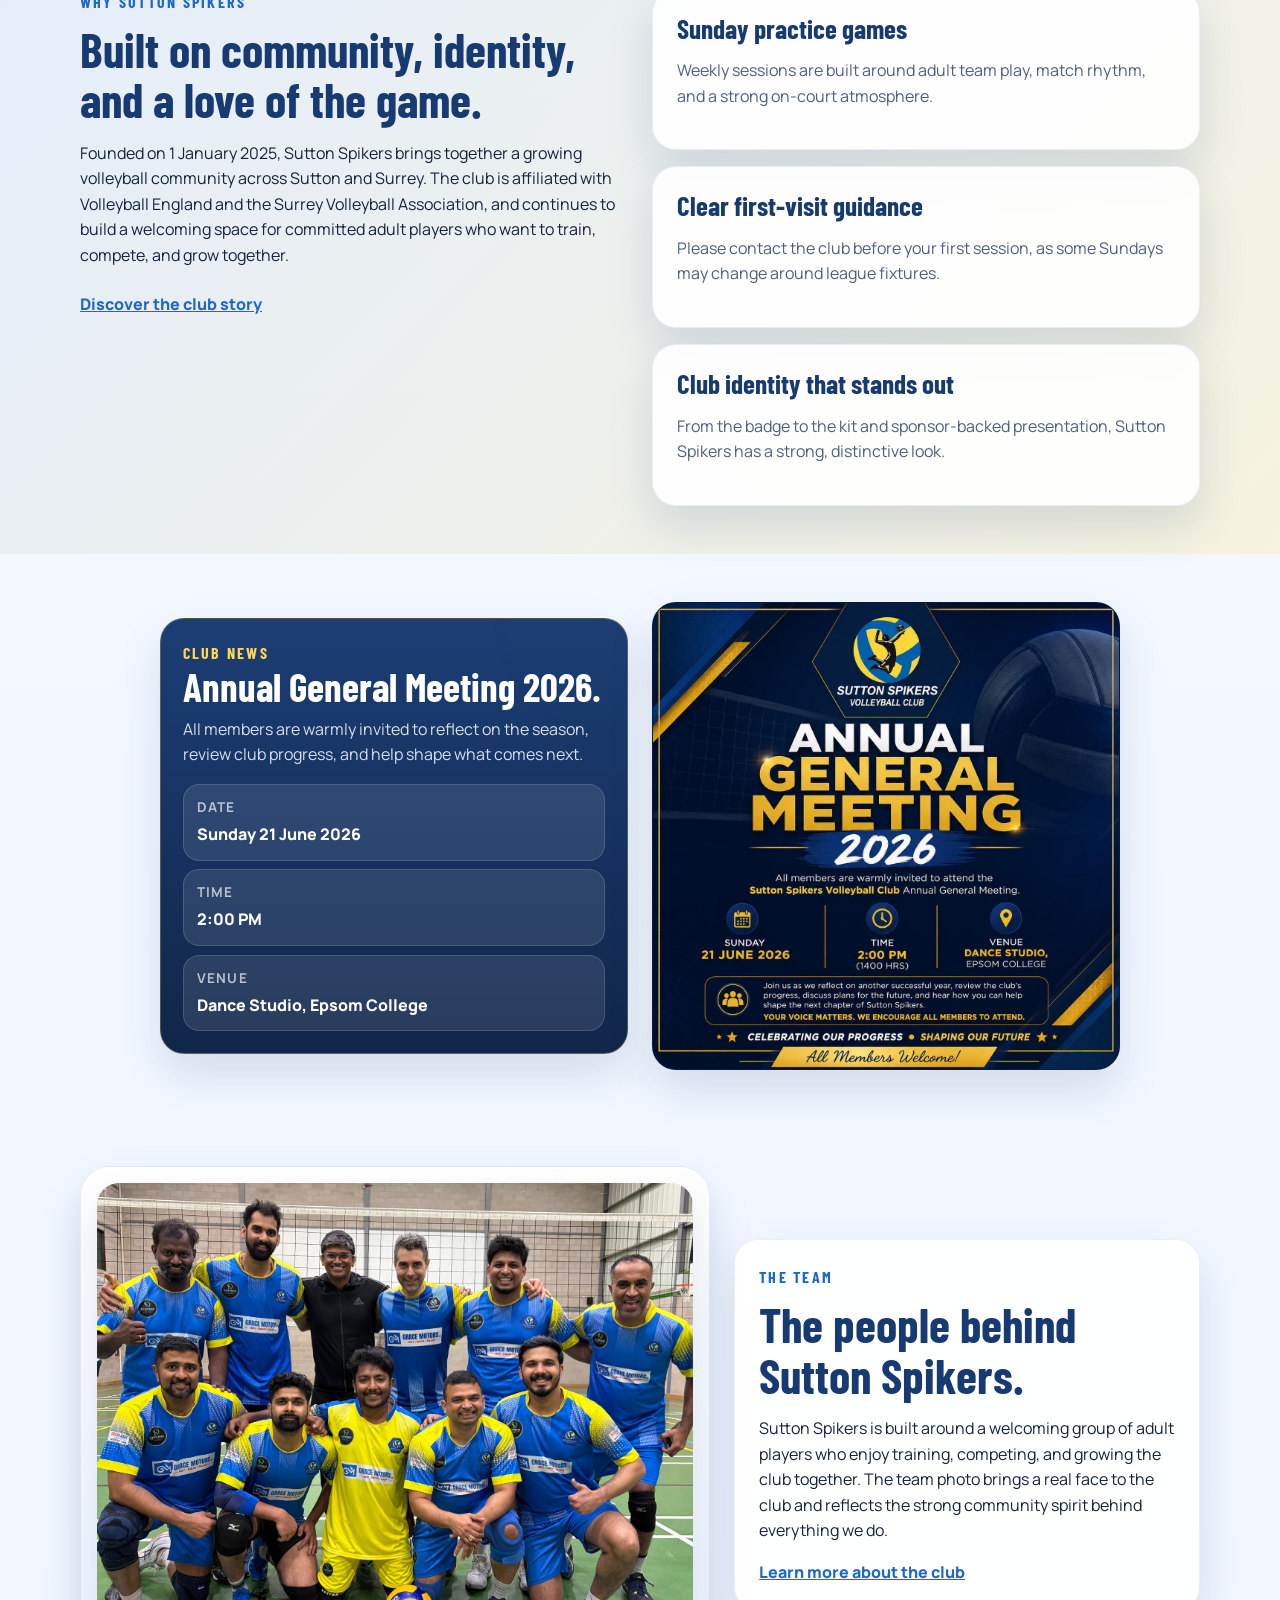
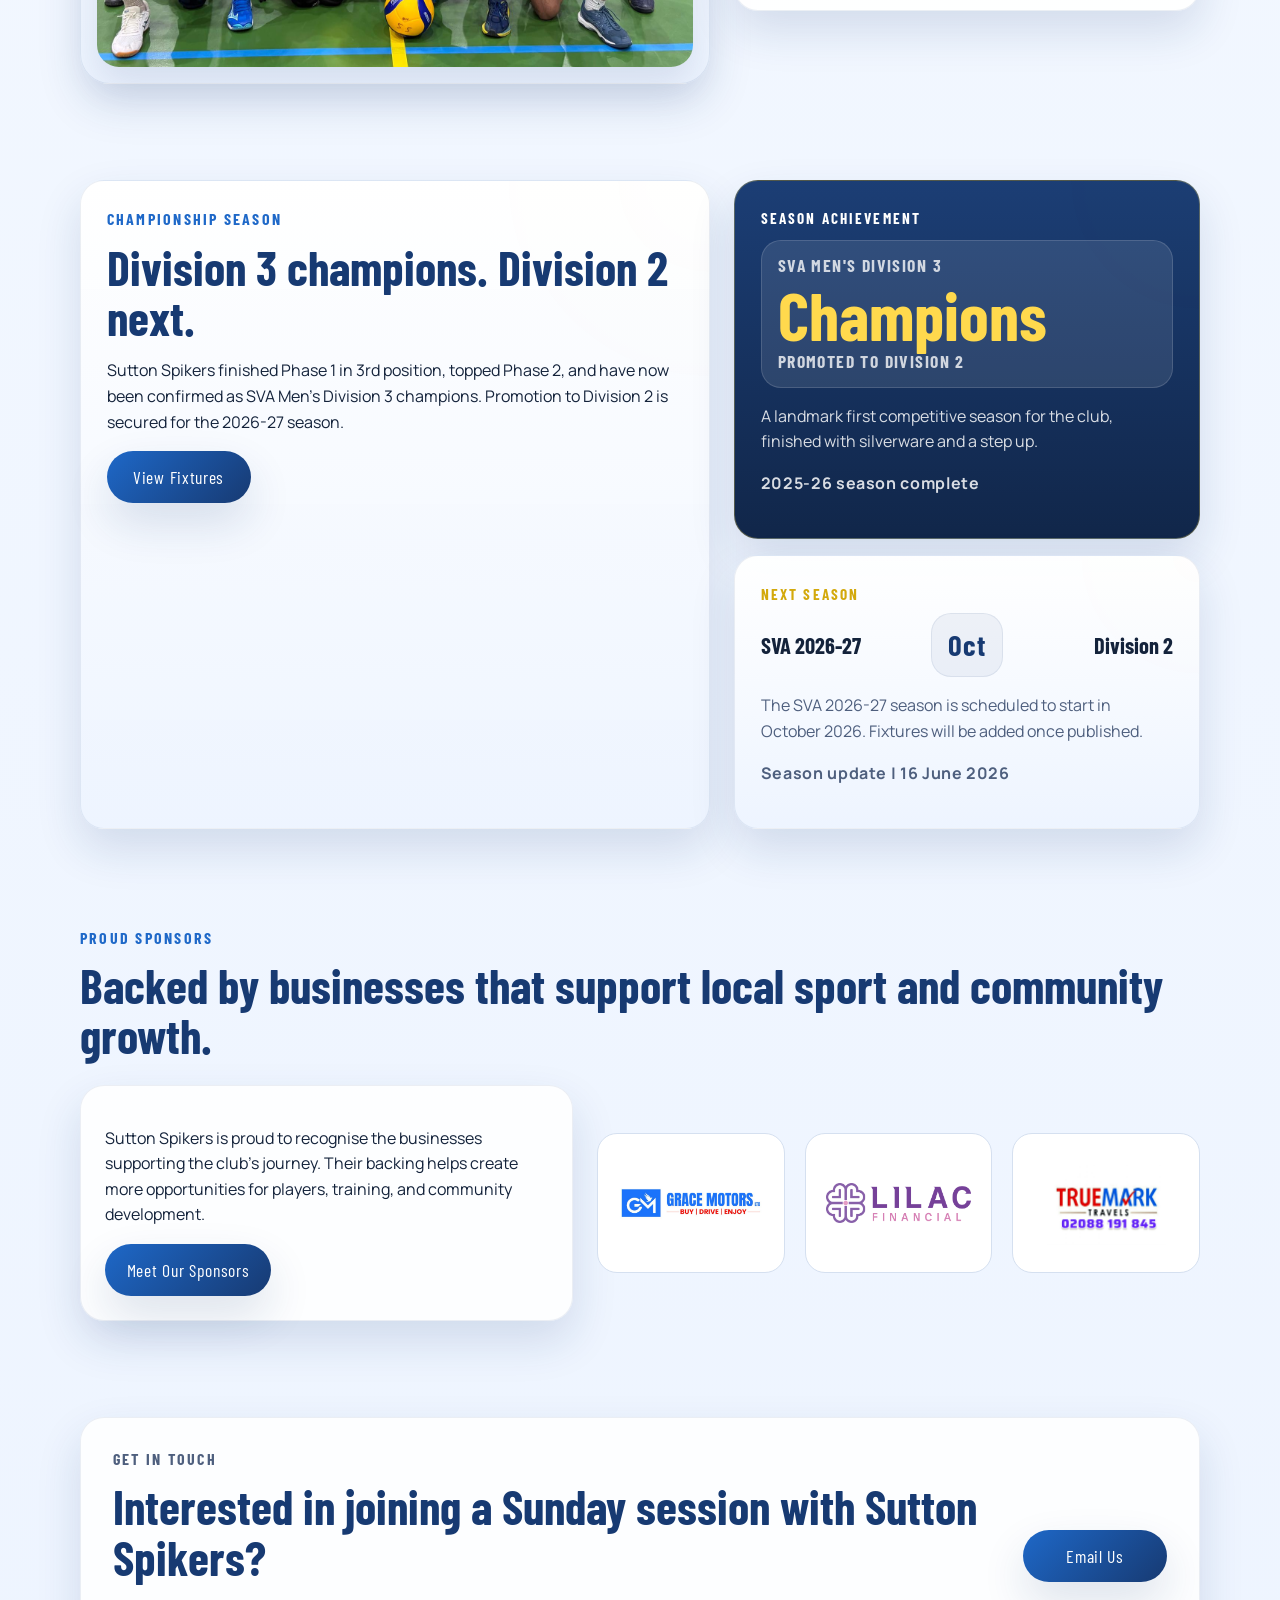
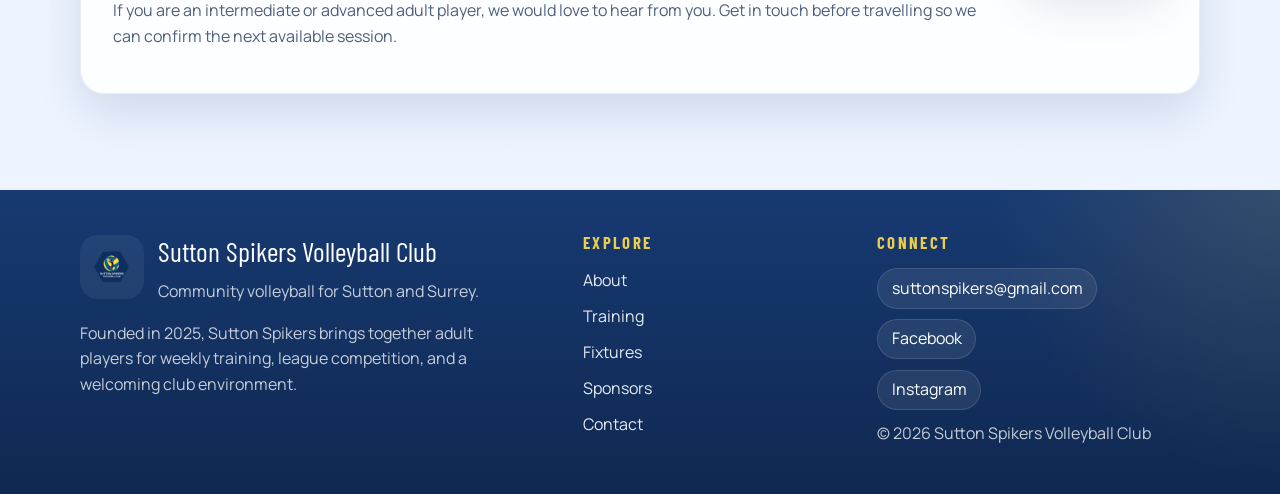
==== commit d64f9f74: "Add champions and AGM updates" ====
--- a/index.html
+++ b/index.html
@@ -6,16 +6,16 @@
   <title>Sutton Spikers Volleyball Club</title>
   <meta
     name="description"
-    content="Sutton Spikers Volleyball Club is a vibrant community founded by Malayalee players from Croydon, Sutton, Epsom, and Redhill."
+    content="Sutton Spikers Volleyball Club are SVA Men's Division 3 champions, promoted to Division 2, and a growing volleyball community across Sutton and Surrey."
   >
   <meta property="og:title" content="Sutton Spikers Volleyball Club">
-  <meta property="og:description" content="Community volleyball for Sutton and Surrey, with Sunday sessions, league competition, and a welcoming adult club environment.">
+  <meta property="og:description" content="SVA Men's Division 3 champions and promoted to Division 2. Community volleyball for Sutton and Surrey.">
   <meta property="og:type" content="website">
   <meta property="og:url" content="https://suttonspikers.co.uk/">
   <meta property="og:image" content="https://suttonspikers.co.uk/assets/logo-optimized.png">
   <meta name="twitter:card" content="summary_large_image">
   <meta name="twitter:title" content="Sutton Spikers Volleyball Club">
-  <meta name="twitter:description" content="Community volleyball for Sutton and Surrey, with Sunday sessions, league competition, and a welcoming adult club environment.">
+  <meta name="twitter:description" content="SVA Men's Division 3 champions and promoted to Division 2. Community volleyball for Sutton and Surrey.">
   <meta name="twitter:image" content="https://suttonspikers.co.uk/assets/logo-optimized.png">
   <link rel="preconnect" href="https://fonts.googleapis.com">
   <link rel="preconnect" href="https://fonts.gstatic.com" crossorigin>
@@ -72,17 +72,17 @@
     <section class="hero">
       <div class="container hero__grid">
         <div class="hero__content">
-          <p class="eyebrow">Community volleyball for Sutton and Surrey</p>
-          <h1>Play, improve, and belong at Sutton Spikers.</h1>
+          <p class="eyebrow">SVA Men's Division 3 champions</p>
+          <h1>Champions. Promoted. Division 2 next.</h1>
           <p class="hero__lede">
-            Sutton Spikers Volleyball Club is a vibrant and welcoming community founded by Malayalee players from
-            Croydon, Sutton, Epsom, and Redhill. We are passionate about growing the game and bringing people together
-            through volleyball.
+            Sutton Spikers Volleyball Club have been confirmed as SVA Men's Division 3 champions and promoted to
+            Division 2 after a brilliant first competitive season for the club.
           </p>
           <div class="training-badges" aria-label="Club quick facts">
+            <span class="training-badge training-badge--champion">Division 3 champions</span>
+            <span class="training-badge">Promoted to Division 2</span>
             <span class="training-badge">Founded 1 January 2025</span>
             <span class="training-badge">Sunday sessions</span>
-            <span class="training-badge">Surrey Men's Div 3</span>
             <span class="training-badge">18+ club</span>
           </div>
           <div class="button-row">
@@ -113,7 +113,7 @@
             </div>
             <div class="key-details__item">
               <dt>Competition</dt>
-              <dd>Surrey Men's Division 3</dd>
+              <dd>Promoted to Division 2</dd>
             </div>
             <div class="key-details__item">
               <dt>Join</dt>
@@ -151,10 +151,10 @@
           </article>
           <article class="info-card">
             <p class="card-label">League</p>
-            <h3>Competitive team in Surrey Men's Division 3</h3>
+            <h3>SVA Men's Division 3 champions</h3>
             <p>
-              Sutton Spikers finished Phase 1 in 3rd position and completed Phase 2 in 1st place, with the latest
-              results and league update available on the site.
+              Sutton Spikers have been crowned SVA Men's Division 3 champions and promoted to Division 2 for the
+              2026-27 season.
             </p>
             <a class="text-link" href="fixtures.html">See fixtures and results</a>
           </article>
@@ -187,6 +187,38 @@
             <h3>Club identity that stands out</h3>
             <p>From the badge to the kit and sponsor-backed presentation, Sutton Spikers has a strong, distinctive look.</p>
           </div>
+        </div>
+      </div>
+    </section>
+
+    <section class="section">
+      <div class="container agm-feature">
+        <div class="agm-feature__content">
+          <p class="eyebrow">Club news</p>
+          <h2>Annual General Meeting 2026.</h2>
+          <p>
+            All members are warmly invited to reflect on the season, review club progress, and help shape what comes next.
+          </p>
+          <dl class="agm-details" aria-label="Annual General Meeting details">
+            <div>
+              <dt>Date</dt>
+              <dd>Sunday 21 June 2026</dd>
+            </div>
+            <div>
+              <dt>Time</dt>
+              <dd>2:00 PM</dd>
+            </div>
+            <div>
+              <dt>Venue</dt>
+              <dd>Dance Studio, Epsom College</dd>
+            </div>
+          </dl>
+        </div>
+        <div class="agm-feature__poster">
+          <img
+            src="assets/news/agm-2026.jpeg"
+            alt="Sutton Spikers Annual General Meeting 2026 poster with date, time, and venue details"
+          >
         </div>
       </div>
     </section>
@@ -216,49 +248,38 @@
     <section class="section">
       <div class="container home-spotlight">
         <div class="home-spotlight__content">
-          <p class="eyebrow">Current season</p>
-          <h2>Competing strongly in Surrey Men's Division 3 after a 1st-place Phase 2 finish.</h2>
-          <p>
-            Sutton Spikers finished Phase 1 in 3rd position and then topped Phase 2. The latest Surrey Men's Division
-            3 update, including the Phase 2 standings, is now live on the Fixtures page.
+          <p class="eyebrow">Championship season</p>
+          <h2>Division 3 champions. Division 2 next.</h2>
+          <p>
+            Sutton Spikers finished Phase 1 in 3rd position, topped Phase 2, and have now been confirmed as SVA Men's
+            Division 3 champions. Promotion to Division 2 is secured for the 2026-27 season.
           </p>
           <a class="button button--primary" href="fixtures.html">View Fixtures</a>
         </div>
         <div class="home-spotlight__stack">
-          <article class="home-spotlight__panel">
-            <div class="home-spotlight__header">
-              <p class="card-label">Latest result</p>
-              <span class="form-strip" aria-label="Recent form: three wins">
-                <span class="form-pill">W</span>
-                <span class="form-pill">W</span>
-                <span class="form-pill">W</span>
-              </span>
-            </div>
-            <div class="scoreboard" aria-label="Latest result scoreboard">
+          <article class="home-spotlight__panel home-spotlight__panel--champion">
+            <p class="card-label">Season achievement</p>
+            <div class="achievement-score" aria-label="Sutton Spikers season achievement">
+              <span>SVA Men's Division 3</span>
+              <strong>Champions</strong>
+              <span>Promoted to Division 2</span>
+            </div>
+            <p>A landmark first competitive season for the club, finished with silverware and a step up.</p>
+            <p class="home-spotlight__meta">2025-26 season complete</p>
+          </article>
+          <article class="home-spotlight__panel home-spotlight__panel--light">
+            <p class="card-label">Next season</p>
+            <div class="scoreboard scoreboard--upcoming" aria-label="SVA 2026-27 Division 2 season update">
               <div class="scoreboard__team">
-                <span class="scoreboard__name">Sutton Spikers</span>
+                <span class="scoreboard__name">SVA 2026-27</span>
               </div>
-              <div class="scoreboard__score">3-0</div>
+              <div class="scoreboard__score scoreboard__score--fixture">Oct</div>
               <div class="scoreboard__team scoreboard__team--right">
-                <span class="scoreboard__name">Walton Rams</span>
+                <span class="scoreboard__name">Division 2</span>
               </div>
             </div>
-            <p>Sutton Spikers closed Phase 2 with a 3-0 win over Walton Rams at Ashcombe Volleyball Centre.</p>
-            <p class="home-spotlight__meta">Neutral Venue | 26 April 2026 | Phase 2</p>
-          </article>
-          <article class="home-spotlight__panel home-spotlight__panel--light">
-            <p class="card-label">Phase 2 finish</p>
-            <div class="scoreboard scoreboard--upcoming" aria-label="Phase 2 finish update">
-              <div class="scoreboard__team">
-                <span class="scoreboard__name">Phase 2</span>
-              </div>
-              <div class="scoreboard__score scoreboard__score--fixture">1st</div>
-              <div class="scoreboard__team scoreboard__team--right">
-                <span class="scoreboard__name">Sutton Spikers</span>
-              </div>
-            </div>
-            <p>Sutton Spikers finished Phase 2 in 1st place. The Phase 2 standings link is now available on the Fixtures page.</p>
-            <p class="home-spotlight__meta">Season update | 27 April 2026</p>
+            <p>The SVA 2026-27 season is scheduled to start in October 2026. Fixtures will be added once published.</p>
+            <p class="home-spotlight__meta">Season update | 16 June 2026</p>
           </article>
         </div>
       </div>
--- a/styles.css
+++ b/styles.css
@@ -477,6 +477,82 @@
   box-shadow: var(--shadow);
 }
 
+.agm-feature {
+  display: grid;
+  grid-template-columns: minmax(0, 0.72fr) minmax(280px, 0.72fr);
+  gap: 1.5rem;
+  align-items: center;
+  max-width: 960px;
+}
+
+.agm-feature__content,
+.agm-feature__poster {
+  border-radius: var(--radius);
+  box-shadow: var(--shadow);
+}
+
+.agm-feature__content {
+  padding: 1.35rem;
+  background:
+    linear-gradient(180deg, rgba(23, 58, 114, 0.98), rgba(12, 34, 70, 0.98)),
+    radial-gradient(circle at right top, rgba(255, 217, 77, 0.26), transparent 34%);
+  border: 1px solid rgba(255, 217, 77, 0.26);
+  color: #fff;
+}
+
+.agm-feature__content h2 {
+  margin-bottom: 0.6rem;
+  color: #fff;
+  font-size: clamp(1.9rem, 4vw, 2.45rem);
+}
+
+.agm-feature__content p {
+  margin: 0;
+  color: rgba(255, 255, 255, 0.84);
+}
+
+.agm-feature__content .eyebrow {
+  color: var(--secondary);
+}
+
+.agm-feature__poster {
+  overflow: hidden;
+  background: #071a35;
+  border: 1px solid rgba(23, 58, 114, 0.1);
+}
+
+.agm-feature__poster img {
+  width: 100%;
+}
+
+.agm-details {
+  display: grid;
+  gap: 0.55rem;
+  margin: 1rem 0 0;
+}
+
+.agm-details div {
+  padding: 0.75rem 0.85rem;
+  border-radius: 16px;
+  background: rgba(255, 255, 255, 0.1);
+  border: 1px solid rgba(255, 255, 255, 0.14);
+}
+
+.agm-details dt {
+  color: rgba(255, 255, 255, 0.68);
+  font-size: 0.85rem;
+  font-weight: 700;
+  letter-spacing: 0.08em;
+  text-transform: uppercase;
+}
+
+.agm-details dd {
+  margin: 0.2rem 0 0;
+  color: #fff;
+  font-size: 1rem;
+  font-weight: 800;
+}
+
 .training-badges {
   display: flex;
   flex-wrap: wrap;
@@ -499,6 +575,12 @@
   letter-spacing: 0.06em;
   text-transform: uppercase;
   box-shadow: 0 10px 24px rgba(23, 58, 114, 0.08);
+}
+
+.training-badge--champion {
+  background: linear-gradient(135deg, var(--secondary), #fff0a7);
+  border-color: rgba(211, 169, 12, 0.38);
+  box-shadow: 0 14px 28px rgba(211, 169, 12, 0.16);
 }
 
 .training-feature {
@@ -709,13 +791,29 @@
   color: var(--text);
 }
 
+.home-spotlight__panel--champion,
+.content-panel--champion {
+  background:
+    linear-gradient(180deg, rgba(23, 58, 114, 0.98), rgba(12, 34, 70, 0.98)),
+    radial-gradient(circle at right top, rgba(255, 217, 77, 0.28), transparent 34%);
+  border: 1px solid rgba(255, 217, 77, 0.28);
+  color: #fff;
+}
+
 .home-spotlight__panel h3,
 .home-spotlight__panel .card-label {
   color: #fff;
 }
 
-.home-spotlight__panel p {
+.home-spotlight__panel p,
+.content-panel--champion p {
   color: rgba(255, 255, 255, 0.84);
+}
+
+.content-panel--champion h2,
+.content-panel--champion .eyebrow,
+.content-panel--champion a {
+  color: #fff;
 }
 
 .home-spotlight__panel--light h3 {
@@ -782,29 +880,39 @@
   color: var(--primary-deep);
 }
 
-.form-strip {
-  display: inline-flex;
+.home-spotlight__meta {
+  font-weight: 700;
+  letter-spacing: 0.04em;
+}
+
+.achievement-score {
+  display: grid;
   gap: 0.35rem;
-}
-
-.form-pill {
-  display: inline-flex;
-  align-items: center;
-  justify-content: center;
-  width: 2rem;
-  height: 2rem;
-  border-radius: 10px;
-  background: #2a9c53;
-  color: #fff;
+  margin: 0.6rem 0 0.9rem;
+  padding: 1rem;
+  border-radius: 20px;
+  background: rgba(255, 255, 255, 0.1);
+  border: 1px solid rgba(255, 255, 255, 0.14);
+}
+
+.achievement-score span,
+.achievement-score strong {
   font-family: "Barlow Condensed", sans-serif;
-  font-size: 1rem;
-  font-weight: 700;
-  letter-spacing: 0.14em;
-}
-
-.home-spotlight__meta {
-  font-weight: 700;
-  letter-spacing: 0.04em;
+  line-height: 1;
+}
+
+.achievement-score span {
+  color: rgba(255, 255, 255, 0.78);
+  font-size: 1.1rem;
+  font-weight: 700;
+  letter-spacing: 0.08em;
+  text-transform: uppercase;
+}
+
+.achievement-score strong {
+  color: var(--secondary);
+  font-size: clamp(2.4rem, 8vw, 4.2rem);
+  font-weight: 700;
 }
 
 .sponsor-preview__text {
@@ -890,6 +998,12 @@
 .content-panel--highlight li,
 .content-panel--highlight .small-note {
   color: rgba(255, 255, 255, 0.84);
+}
+
+.content-panel--notice {
+  background:
+    linear-gradient(180deg, rgba(255, 248, 214, 0.96), rgba(255, 255, 255, 0.96));
+  border-color: rgba(211, 169, 12, 0.35);
 }
 
 .info-card--important {
@@ -1042,6 +1156,7 @@
   .expect-grid,
   .affiliation-grid,
   .kit-showcase,
+  .agm-feature,
   .home-photo-feature,
   .home-spotlight,
   .sponsor-preview,
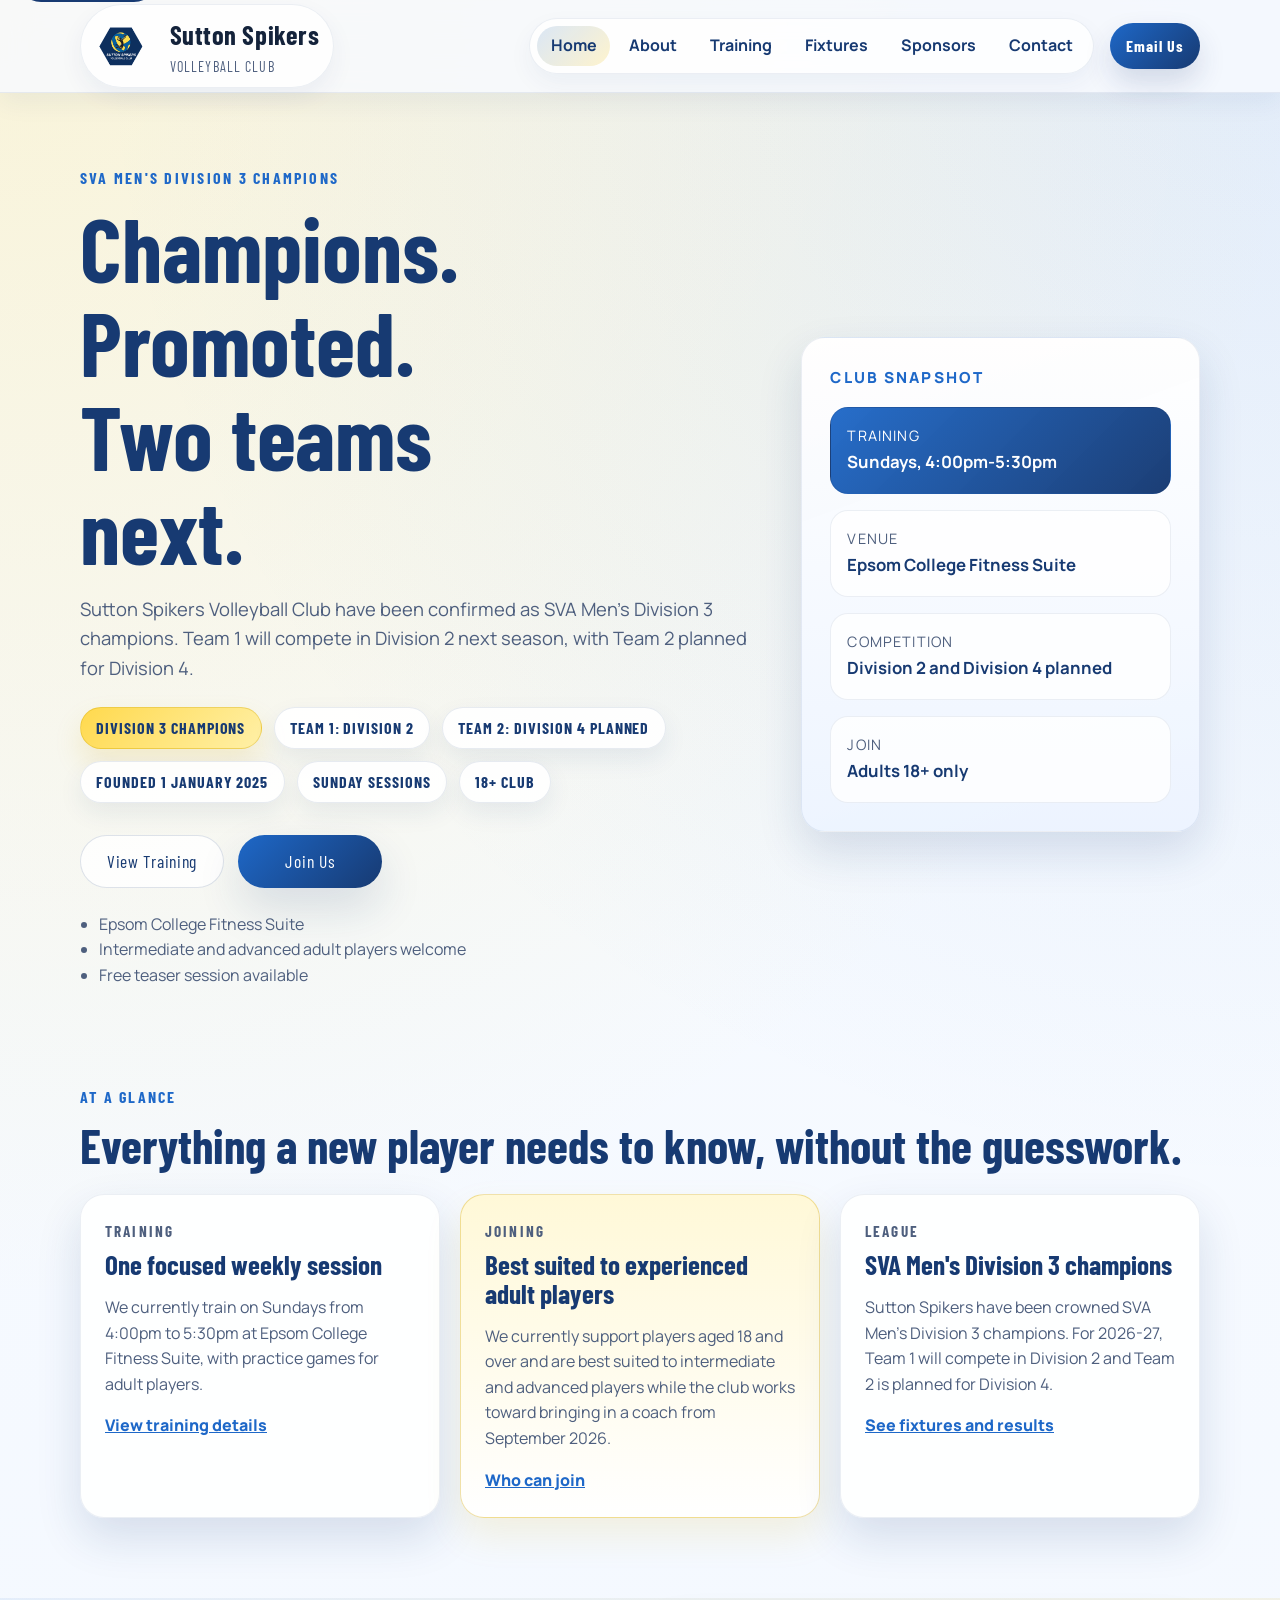
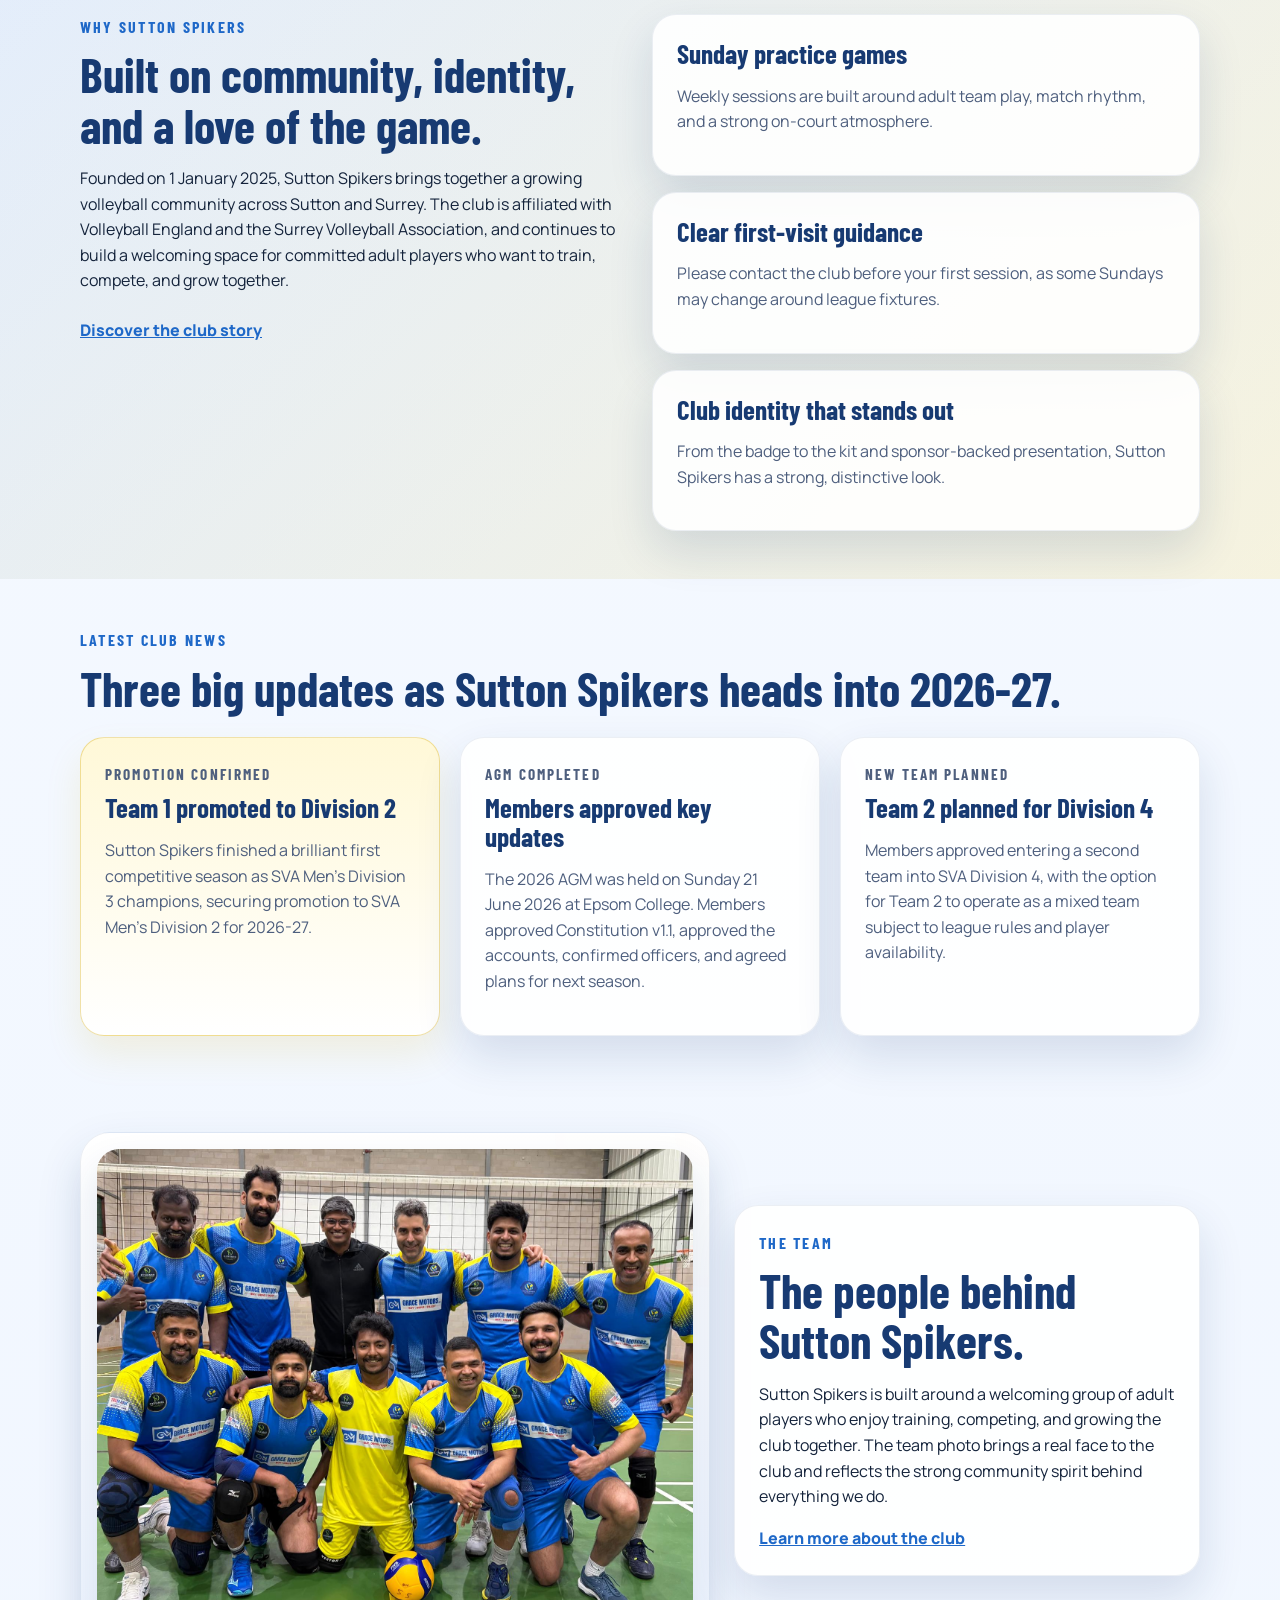
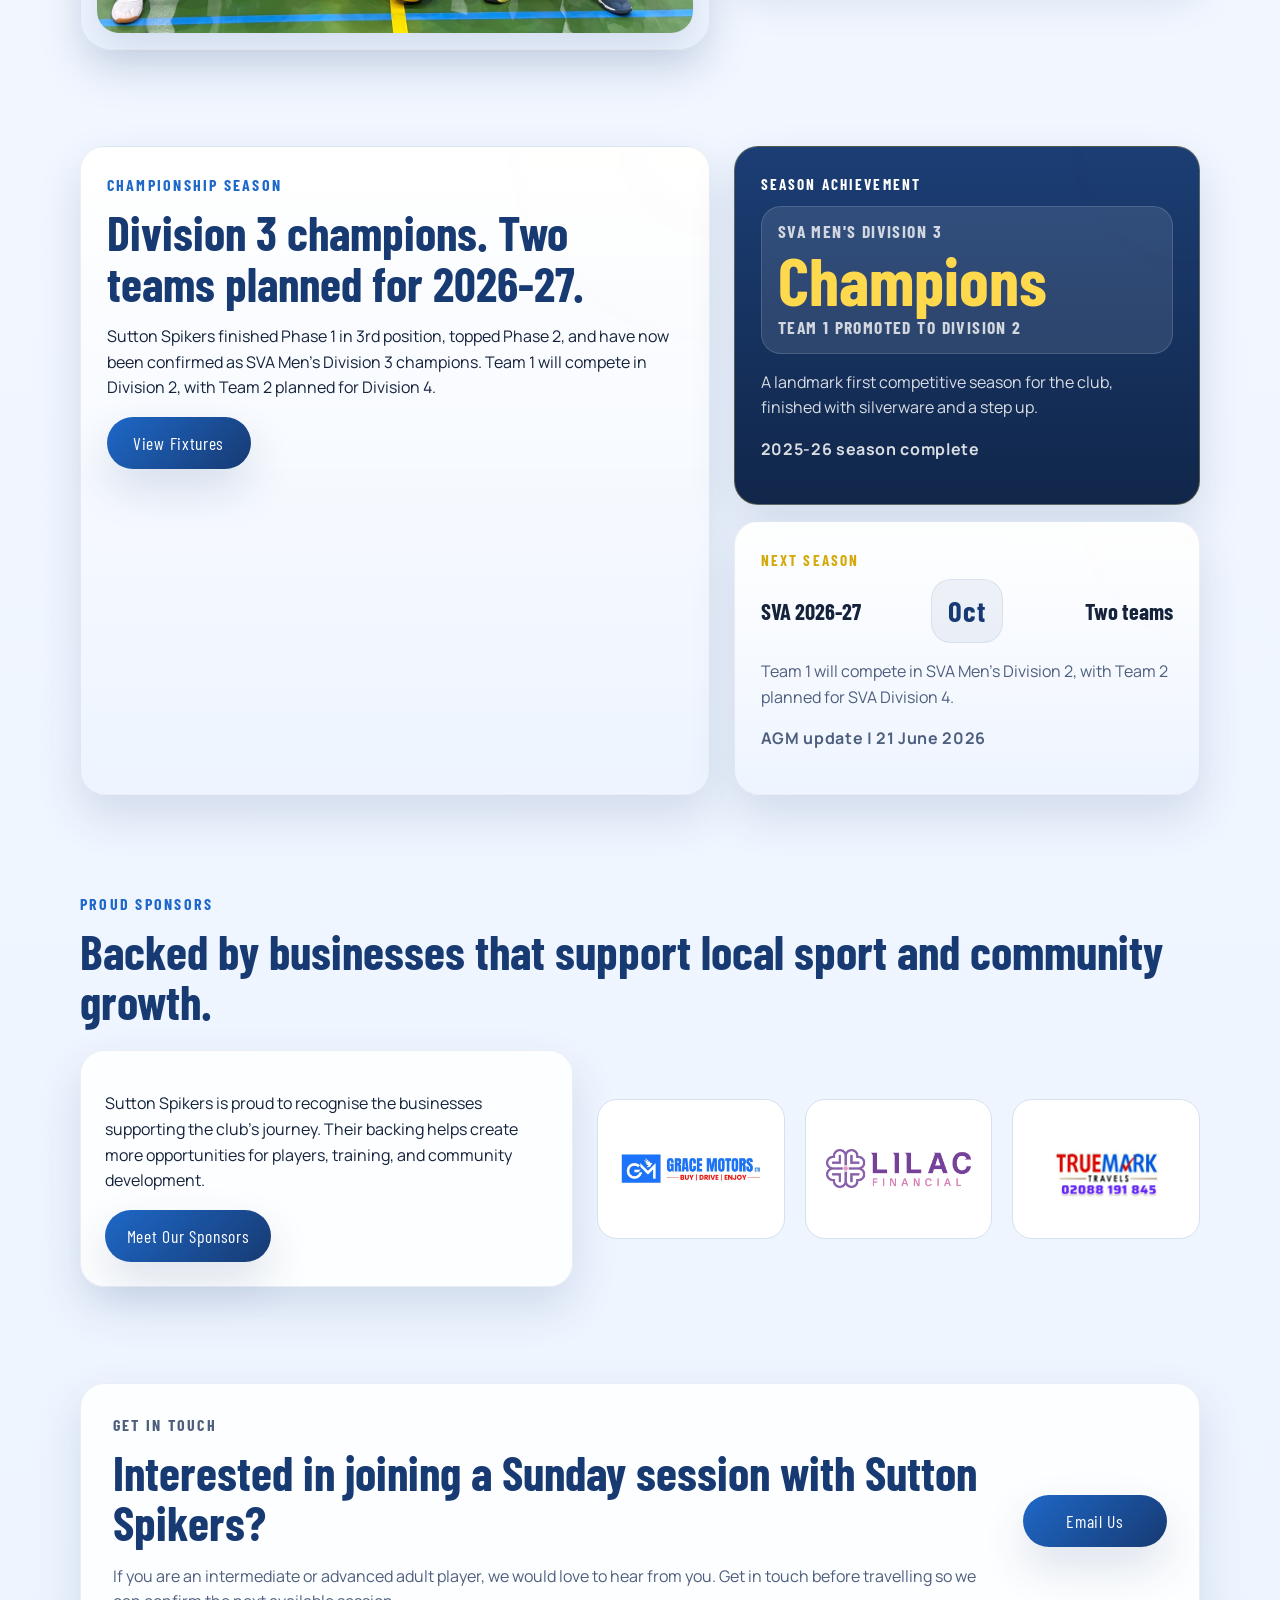
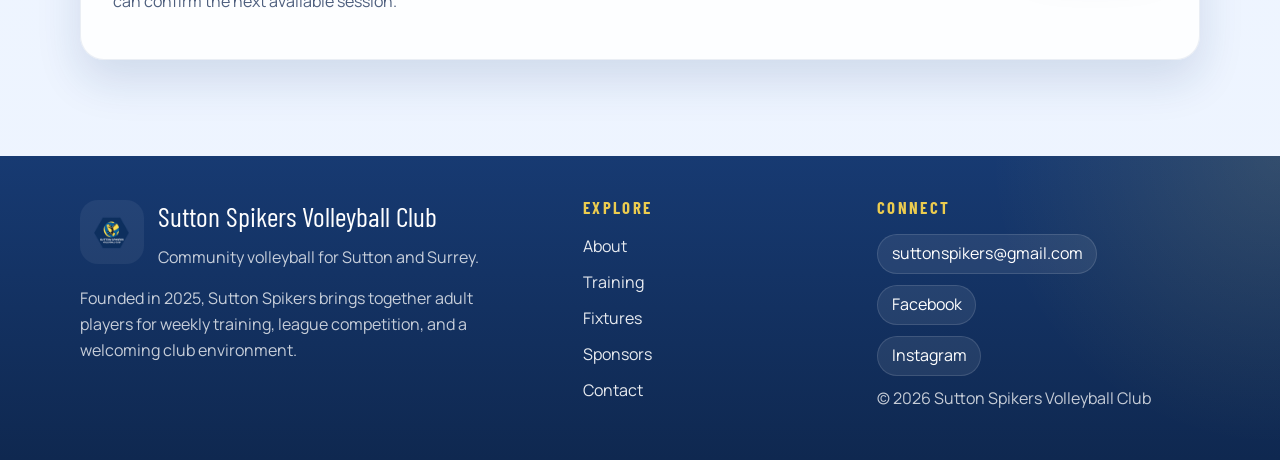
==== commit 888135d4: "Update club news, welfare details, and sponsors" ====
--- a/index.html
+++ b/index.html
@@ -6,16 +6,16 @@
   <title>Sutton Spikers Volleyball Club</title>
   <meta
     name="description"
-    content="Sutton Spikers Volleyball Club are SVA Men's Division 3 champions, promoted to Division 2, and a growing volleyball community across Sutton and Surrey."
+    content="Sutton Spikers Volleyball Club are SVA Men's Division 3 champions, with Team 1 promoted to Division 2 and Team 2 planned for Division 4."
   >
   <meta property="og:title" content="Sutton Spikers Volleyball Club">
-  <meta property="og:description" content="SVA Men's Division 3 champions and promoted to Division 2. Community volleyball for Sutton and Surrey.">
+  <meta property="og:description" content="SVA Men's Division 3 champions with Team 1 promoted to Division 2 and Team 2 planned for Division 4.">
   <meta property="og:type" content="website">
   <meta property="og:url" content="https://suttonspikers.co.uk/">
   <meta property="og:image" content="https://suttonspikers.co.uk/assets/logo-optimized.png">
   <meta name="twitter:card" content="summary_large_image">
   <meta name="twitter:title" content="Sutton Spikers Volleyball Club">
-  <meta name="twitter:description" content="SVA Men's Division 3 champions and promoted to Division 2. Community volleyball for Sutton and Surrey.">
+  <meta name="twitter:description" content="SVA Men's Division 3 champions with Team 1 promoted to Division 2 and Team 2 planned for Division 4.">
   <meta name="twitter:image" content="https://suttonspikers.co.uk/assets/logo-optimized.png">
   <link rel="preconnect" href="https://fonts.googleapis.com">
   <link rel="preconnect" href="https://fonts.gstatic.com" crossorigin>
@@ -73,14 +73,15 @@
       <div class="container hero__grid">
         <div class="hero__content">
           <p class="eyebrow">SVA Men's Division 3 champions</p>
-          <h1>Champions. Promoted. Division 2 next.</h1>
+          <h1>Champions. Promoted. Two teams next.</h1>
           <p class="hero__lede">
-            Sutton Spikers Volleyball Club have been confirmed as SVA Men's Division 3 champions and promoted to
-            Division 2 after a brilliant first competitive season for the club.
+            Sutton Spikers Volleyball Club have been confirmed as SVA Men's Division 3 champions. Team 1 will compete
+            in Division 2 next season, with Team 2 planned for Division 4.
           </p>
           <div class="training-badges" aria-label="Club quick facts">
             <span class="training-badge training-badge--champion">Division 3 champions</span>
-            <span class="training-badge">Promoted to Division 2</span>
+            <span class="training-badge">Team 1: Division 2</span>
+            <span class="training-badge">Team 2: Division 4 planned</span>
             <span class="training-badge">Founded 1 January 2025</span>
             <span class="training-badge">Sunday sessions</span>
             <span class="training-badge">18+ club</span>
@@ -113,7 +114,7 @@
             </div>
             <div class="key-details__item">
               <dt>Competition</dt>
-              <dd>Promoted to Division 2</dd>
+              <dd>Division 2 and Division 4 planned</dd>
             </div>
             <div class="key-details__item">
               <dt>Join</dt>
@@ -145,7 +146,7 @@
             <h3>Best suited to experienced adult players</h3>
             <p>
               We currently support players aged 18 and over and are best suited to intermediate and advanced players
-              while the club waits to bring in a coach.
+              while the club works toward bringing in a coach from September 2026.
             </p>
             <a class="text-link" href="training.html">Who can join</a>
           </article>
@@ -153,8 +154,8 @@
             <p class="card-label">League</p>
             <h3>SVA Men's Division 3 champions</h3>
             <p>
-              Sutton Spikers have been crowned SVA Men's Division 3 champions and promoted to Division 2 for the
-              2026-27 season.
+              Sutton Spikers have been crowned SVA Men's Division 3 champions. For 2026-27, Team 1 will compete in
+              Division 2 and Team 2 is planned for Division 4.
             </p>
             <a class="text-link" href="fixtures.html">See fixtures and results</a>
           </article>
@@ -192,33 +193,36 @@
     </section>
 
     <section class="section">
-      <div class="container agm-feature">
-        <div class="agm-feature__content">
-          <p class="eyebrow">Club news</p>
-          <h2>Annual General Meeting 2026.</h2>
-          <p>
-            All members are warmly invited to reflect on the season, review club progress, and help shape what comes next.
-          </p>
-          <dl class="agm-details" aria-label="Annual General Meeting details">
-            <div>
-              <dt>Date</dt>
-              <dd>Sunday 21 June 2026</dd>
-            </div>
-            <div>
-              <dt>Time</dt>
-              <dd>2:00 PM</dd>
-            </div>
-            <div>
-              <dt>Venue</dt>
-              <dd>Dance Studio, Epsom College</dd>
-            </div>
-          </dl>
-        </div>
-        <div class="agm-feature__poster">
-          <img
-            src="assets/news/agm-2026.jpeg"
-            alt="Sutton Spikers Annual General Meeting 2026 poster with date, time, and venue details"
-          >
+      <div class="container">
+        <div class="section-heading">
+          <p class="eyebrow">Latest club news</p>
+          <h2>Three big updates as Sutton Spikers heads into 2026-27.</h2>
+        </div>
+        <div class="card-grid">
+          <article class="info-card info-card--important">
+            <p class="card-label">Promotion confirmed</p>
+            <h3>Team 1 promoted to Division 2</h3>
+            <p>
+              Sutton Spikers finished a brilliant first competitive season as SVA Men's Division 3 champions, securing
+              promotion to SVA Men's Division 2 for 2026-27.
+            </p>
+          </article>
+          <article class="info-card">
+            <p class="card-label">AGM completed</p>
+            <h3>Members approved key updates</h3>
+            <p>
+              The 2026 AGM was held on Sunday 21 June 2026 at Epsom College. Members approved Constitution v1.1,
+              approved the accounts, confirmed officers, and agreed plans for next season.
+            </p>
+          </article>
+          <article class="info-card">
+            <p class="card-label">New team planned</p>
+            <h3>Team 2 planned for Division 4</h3>
+            <p>
+              Members approved entering a second team into SVA Division 4, with the option for Team 2 to operate as a
+              mixed team subject to league rules and player availability.
+            </p>
+          </article>
         </div>
       </div>
     </section>
@@ -249,10 +253,10 @@
       <div class="container home-spotlight">
         <div class="home-spotlight__content">
           <p class="eyebrow">Championship season</p>
-          <h2>Division 3 champions. Division 2 next.</h2>
+          <h2>Division 3 champions. Two teams planned for 2026-27.</h2>
           <p>
             Sutton Spikers finished Phase 1 in 3rd position, topped Phase 2, and have now been confirmed as SVA Men's
-            Division 3 champions. Promotion to Division 2 is secured for the 2026-27 season.
+            Division 3 champions. Team 1 will compete in Division 2, with Team 2 planned for Division 4.
           </p>
           <a class="button button--primary" href="fixtures.html">View Fixtures</a>
         </div>
@@ -262,24 +266,24 @@
             <div class="achievement-score" aria-label="Sutton Spikers season achievement">
               <span>SVA Men's Division 3</span>
               <strong>Champions</strong>
-              <span>Promoted to Division 2</span>
+              <span>Team 1 promoted to Division 2</span>
             </div>
             <p>A landmark first competitive season for the club, finished with silverware and a step up.</p>
             <p class="home-spotlight__meta">2025-26 season complete</p>
           </article>
           <article class="home-spotlight__panel home-spotlight__panel--light">
             <p class="card-label">Next season</p>
-            <div class="scoreboard scoreboard--upcoming" aria-label="SVA 2026-27 Division 2 season update">
+            <div class="scoreboard scoreboard--upcoming" aria-label="SVA 2026-27 team entries update">
               <div class="scoreboard__team">
                 <span class="scoreboard__name">SVA 2026-27</span>
               </div>
               <div class="scoreboard__score scoreboard__score--fixture">Oct</div>
               <div class="scoreboard__team scoreboard__team--right">
-                <span class="scoreboard__name">Division 2</span>
+                <span class="scoreboard__name">Two teams</span>
               </div>
             </div>
-            <p>The SVA 2026-27 season is scheduled to start in October 2026. Fixtures will be added once published.</p>
-            <p class="home-spotlight__meta">Season update | 16 June 2026</p>
+            <p>Team 1 will compete in SVA Men's Division 2, with Team 2 planned for SVA Division 4.</p>
+            <p class="home-spotlight__meta">AGM update | 21 June 2026</p>
           </article>
         </div>
       </div>
@@ -311,7 +315,9 @@
               </a>
             </div>
             <div class="sponsor-logo-card sponsor-logo-card--compact">
-              <img src="assets/sponsors/truemark-travels.jpg" alt="Truemark Travels logo">
+              <a class="sponsor-logo-link" href="https://truemarktravels.co.uk/" target="_blank" rel="noreferrer">
+                <img src="assets/sponsors/truemark-travels.jpg" alt="Truemark Travels logo">
+              </a>
             </div>
           </div>
         </div>
--- a/styles.css
+++ b/styles.css
@@ -477,82 +477,6 @@
   box-shadow: var(--shadow);
 }
 
-.agm-feature {
-  display: grid;
-  grid-template-columns: minmax(0, 0.72fr) minmax(280px, 0.72fr);
-  gap: 1.5rem;
-  align-items: center;
-  max-width: 960px;
-}
-
-.agm-feature__content,
-.agm-feature__poster {
-  border-radius: var(--radius);
-  box-shadow: var(--shadow);
-}
-
-.agm-feature__content {
-  padding: 1.35rem;
-  background:
-    linear-gradient(180deg, rgba(23, 58, 114, 0.98), rgba(12, 34, 70, 0.98)),
-    radial-gradient(circle at right top, rgba(255, 217, 77, 0.26), transparent 34%);
-  border: 1px solid rgba(255, 217, 77, 0.26);
-  color: #fff;
-}
-
-.agm-feature__content h2 {
-  margin-bottom: 0.6rem;
-  color: #fff;
-  font-size: clamp(1.9rem, 4vw, 2.45rem);
-}
-
-.agm-feature__content p {
-  margin: 0;
-  color: rgba(255, 255, 255, 0.84);
-}
-
-.agm-feature__content .eyebrow {
-  color: var(--secondary);
-}
-
-.agm-feature__poster {
-  overflow: hidden;
-  background: #071a35;
-  border: 1px solid rgba(23, 58, 114, 0.1);
-}
-
-.agm-feature__poster img {
-  width: 100%;
-}
-
-.agm-details {
-  display: grid;
-  gap: 0.55rem;
-  margin: 1rem 0 0;
-}
-
-.agm-details div {
-  padding: 0.75rem 0.85rem;
-  border-radius: 16px;
-  background: rgba(255, 255, 255, 0.1);
-  border: 1px solid rgba(255, 255, 255, 0.14);
-}
-
-.agm-details dt {
-  color: rgba(255, 255, 255, 0.68);
-  font-size: 0.85rem;
-  font-weight: 700;
-  letter-spacing: 0.08em;
-  text-transform: uppercase;
-}
-
-.agm-details dd {
-  margin: 0.2rem 0 0;
-  color: #fff;
-  font-size: 1rem;
-  font-weight: 800;
-}
-
 .training-badges {
   display: flex;
   flex-wrap: wrap;
@@ -1156,7 +1080,6 @@
   .expect-grid,
   .affiliation-grid,
   .kit-showcase,
-  .agm-feature,
   .home-photo-feature,
   .home-spotlight,
   .sponsor-preview,
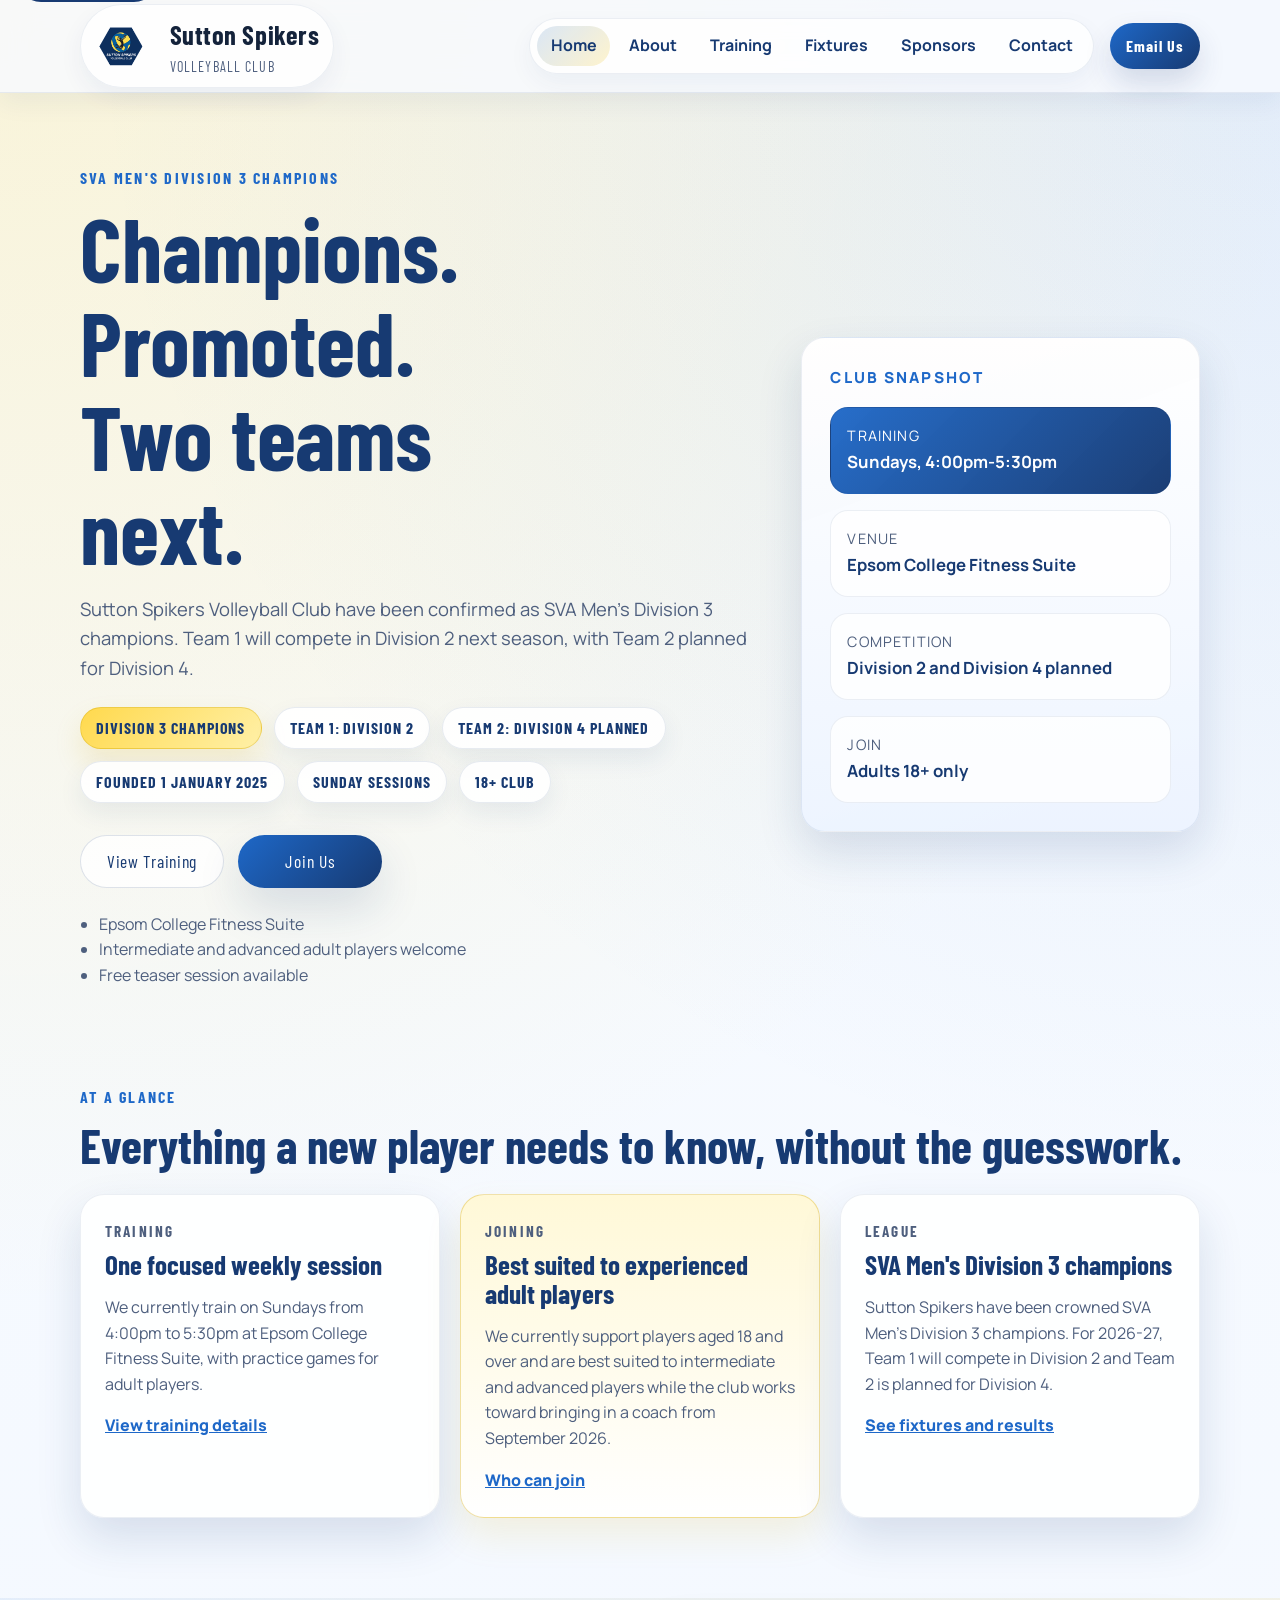
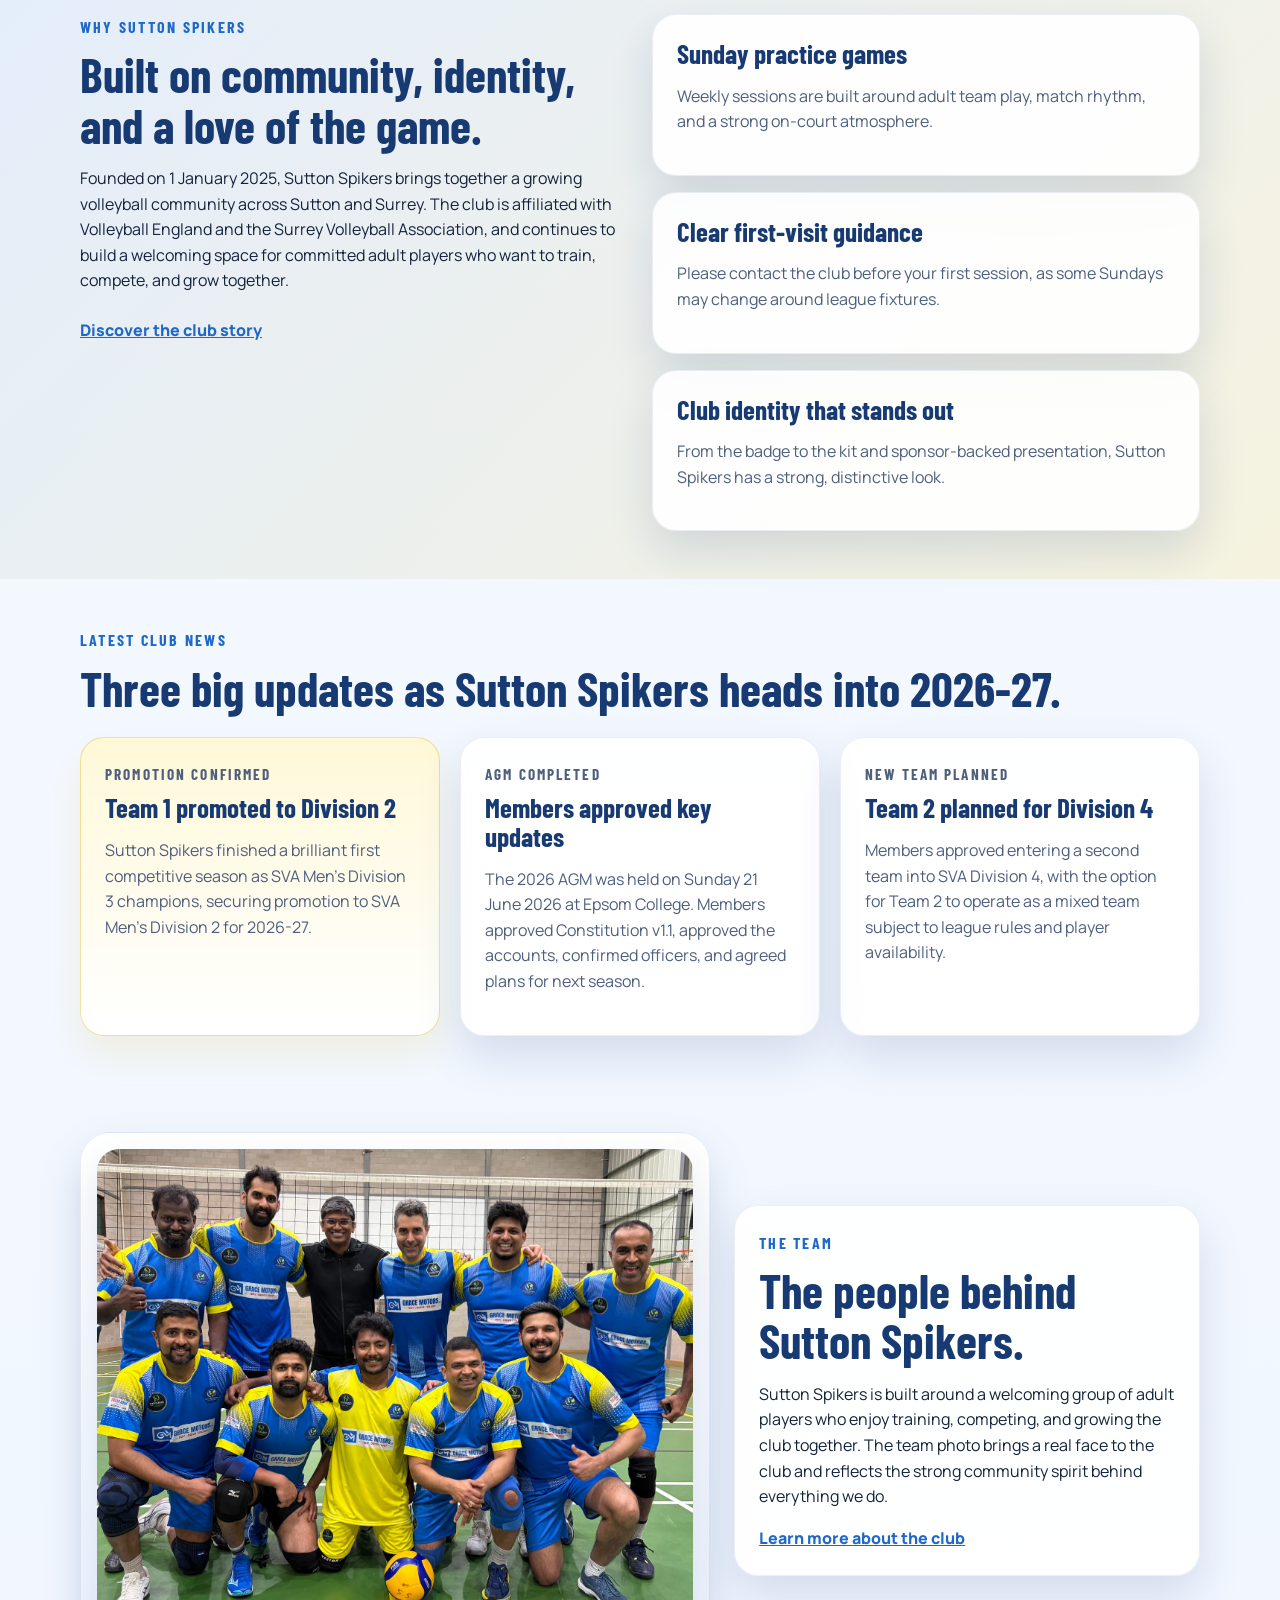
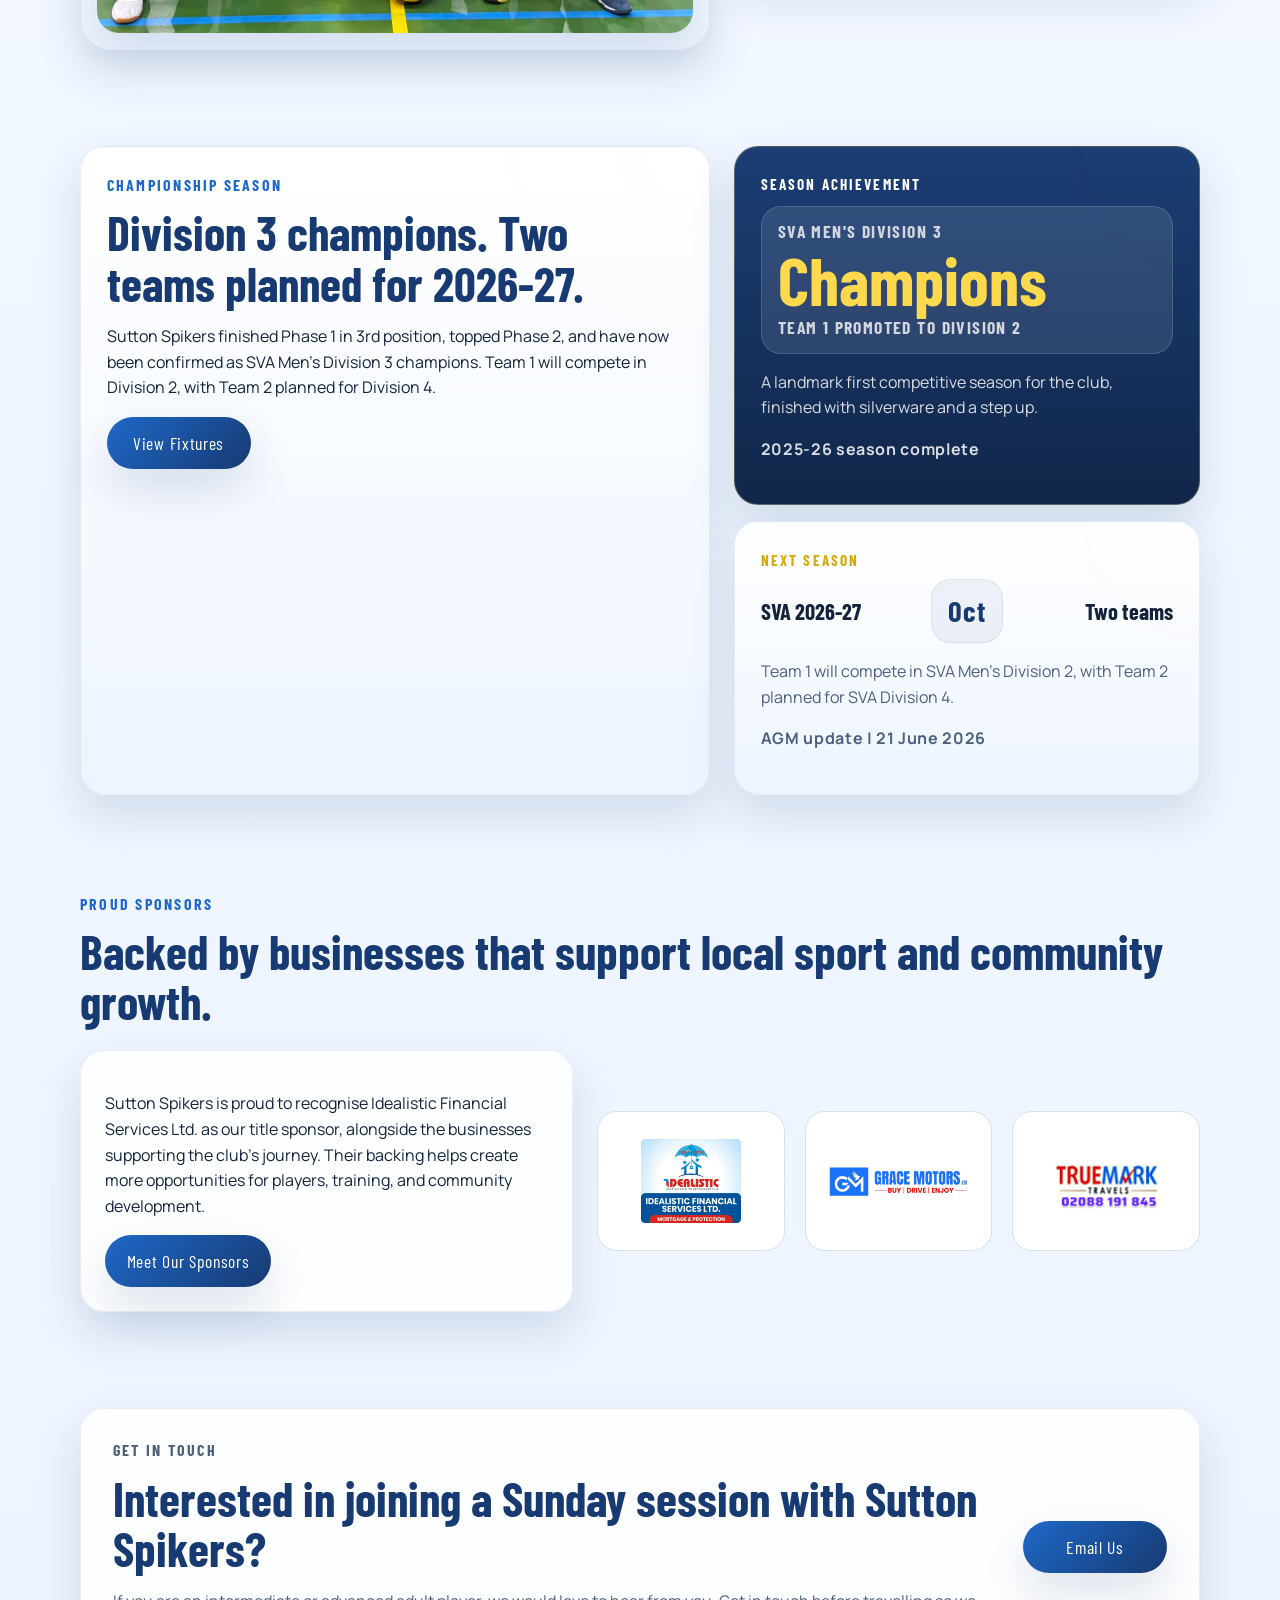
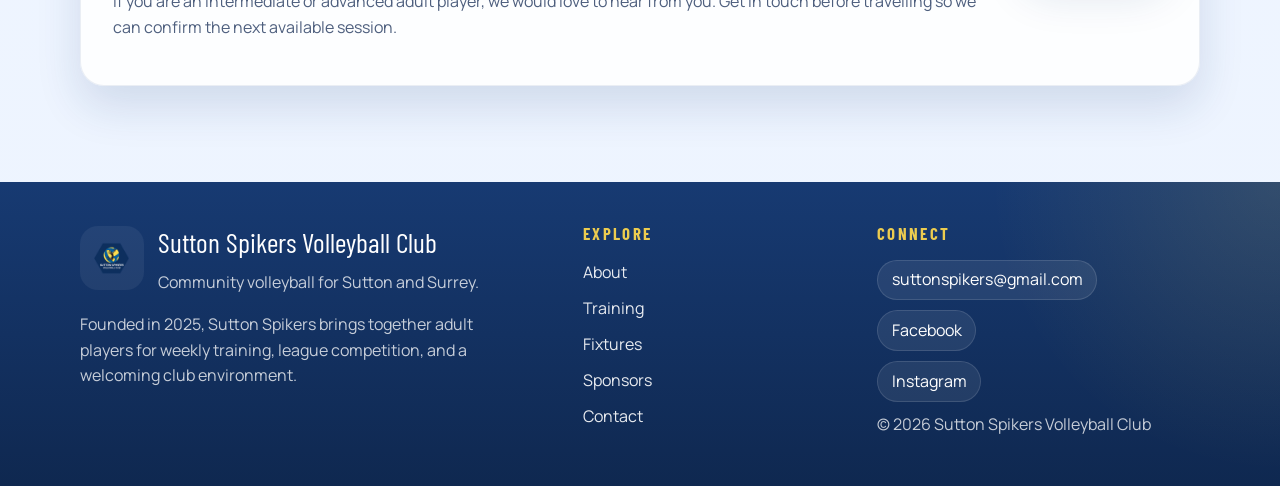
==== commit 7d641505: "Update sponsor hierarchy" ====
--- a/index.html
+++ b/index.html
@@ -298,20 +298,21 @@
         <div class="sponsor-preview">
           <article class="sponsor-preview__text">
             <p>
-              Sutton Spikers is proud to recognise the businesses supporting the club's journey. Their backing helps
-              create more opportunities for players, training, and community development.
+              Sutton Spikers is proud to recognise Idealistic Financial Services Ltd. as our title sponsor, alongside
+              the businesses supporting the club's journey. Their backing helps create more opportunities for players,
+              training, and community development.
             </p>
             <a class="button button--primary" href="sponsors.html">Meet Our Sponsors</a>
           </article>
           <div class="sponsor-preview__logos" aria-label="Sponsor logos">
+            <div class="sponsor-logo-card sponsor-logo-card--compact">
+              <a class="sponsor-logo-link" href="https://idealisticinsurance.com/" target="_blank" rel="noreferrer">
+                <img src="assets/sponsors/idealistic-financial-services.jpeg" alt="Idealistic Financial Services Ltd logo">
+              </a>
+            </div>
             <div class="sponsor-logo-card sponsor-logo-card--compact">
               <a class="sponsor-logo-link" href="https://www.gracemotors.co.uk/" target="_blank" rel="noreferrer">
                 <img src="assets/sponsors/grace-motors.jpg" alt="Grace Motors Ltd logo">
-              </a>
-            </div>
-            <div class="sponsor-logo-card sponsor-logo-card--compact">
-              <a class="sponsor-logo-link" href="https://lilacfinancial.co.uk/" target="_blank" rel="noreferrer">
-                <img src="assets/sponsors/lilac-financial.png" alt="Lilac Financial logo">
               </a>
             </div>
             <div class="sponsor-logo-card sponsor-logo-card--compact">
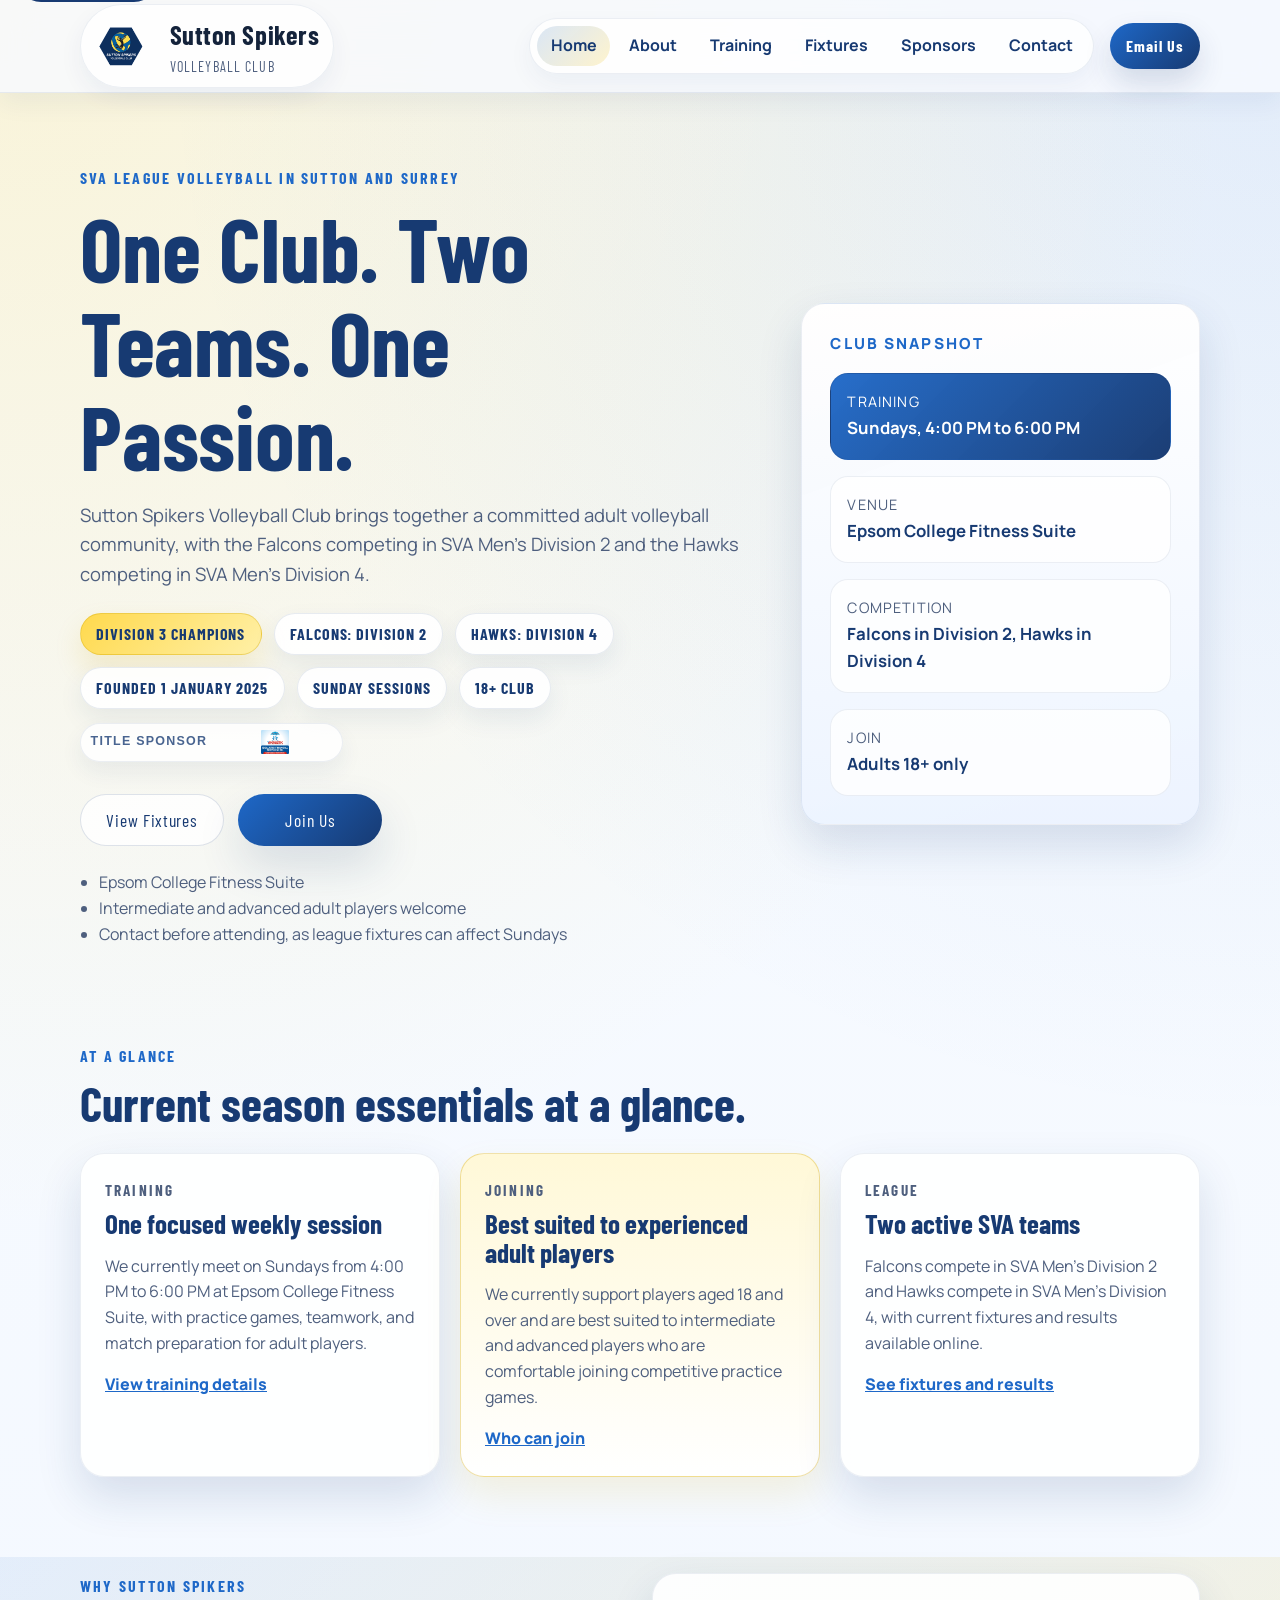
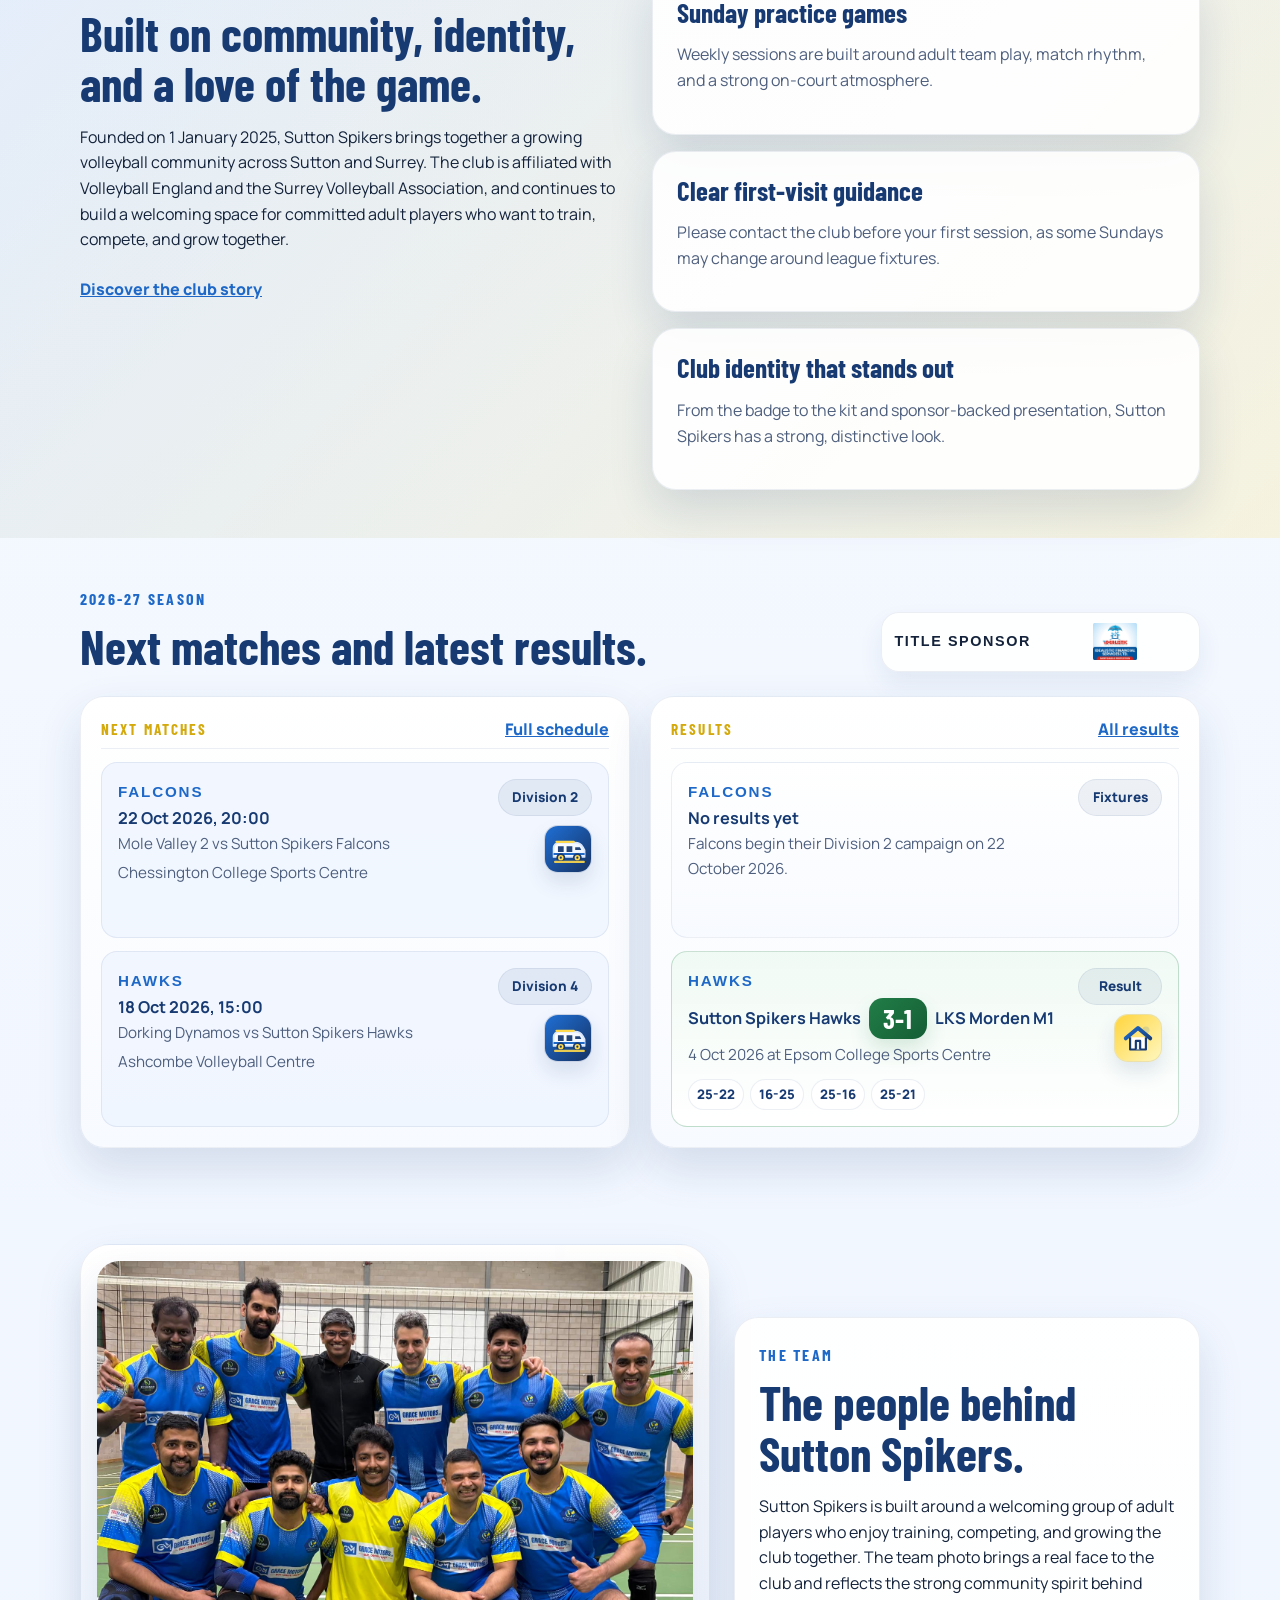
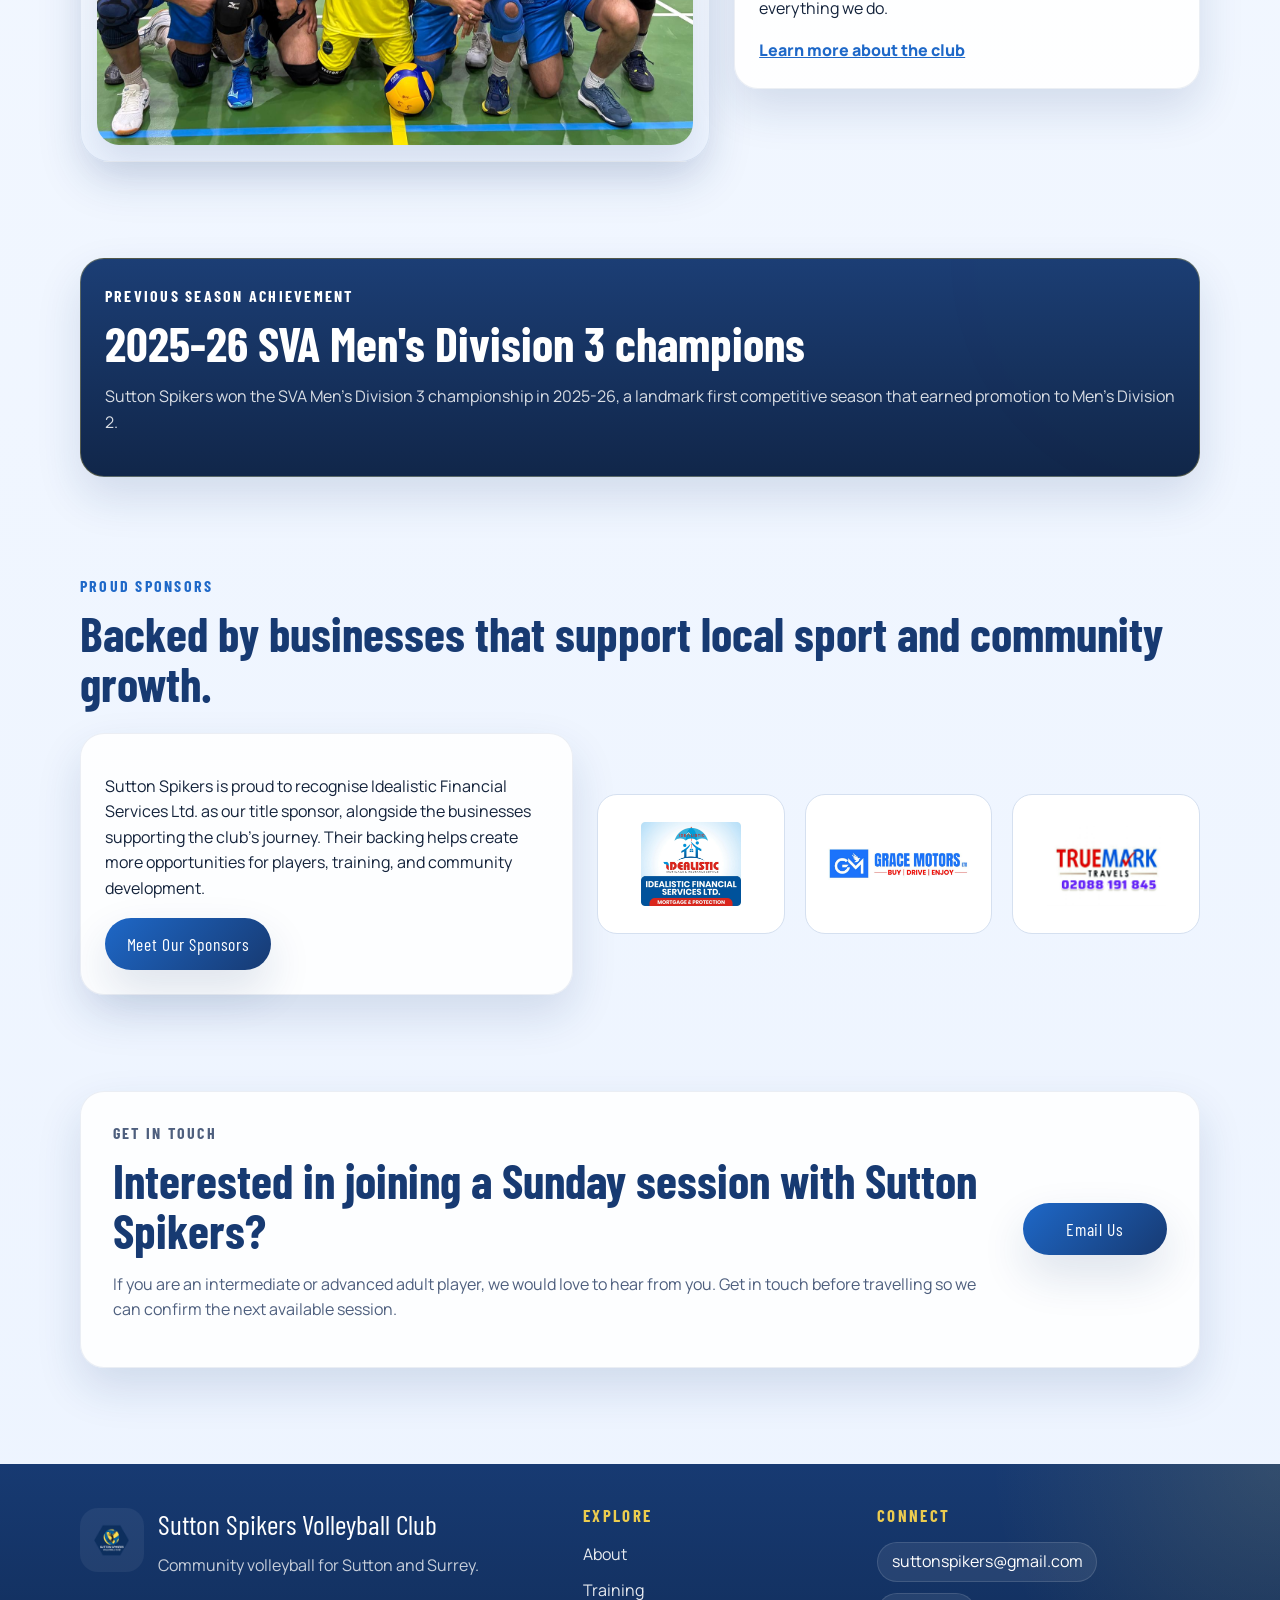
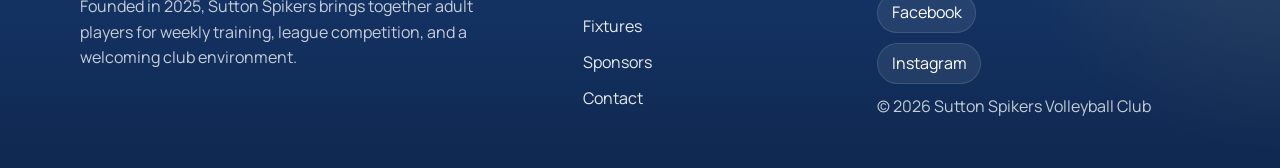
==== commit 297ea4ef: "Update 2026-27 season fixtures and homepage" ====
--- a/index.html
+++ b/index.html
@@ -6,16 +6,16 @@
   <title>Sutton Spikers Volleyball Club</title>
   <meta
     name="description"
-    content="Sutton Spikers Volleyball Club are SVA Men's Division 3 champions, with Team 1 promoted to Division 2 and Team 2 planned for Division 4."
+    content="Sutton Spikers Volleyball Club fields the Falcons in SVA Men's Division 2 and the Hawks in SVA Men's Division 4."
   >
   <meta property="og:title" content="Sutton Spikers Volleyball Club">
-  <meta property="og:description" content="SVA Men's Division 3 champions with Team 1 promoted to Division 2 and Team 2 planned for Division 4.">
+  <meta property="og:description" content="One club with two active SVA league teams: Sutton Spikers Falcons and Sutton Spikers Hawks.">
   <meta property="og:type" content="website">
   <meta property="og:url" content="https://suttonspikers.co.uk/">
   <meta property="og:image" content="https://suttonspikers.co.uk/assets/logo-optimized.png">
   <meta name="twitter:card" content="summary_large_image">
   <meta name="twitter:title" content="Sutton Spikers Volleyball Club">
-  <meta name="twitter:description" content="SVA Men's Division 3 champions with Team 1 promoted to Division 2 and Team 2 planned for Division 4.">
+  <meta name="twitter:description" content="One club with two active SVA league teams: Sutton Spikers Falcons and Sutton Spikers Hawks.">
   <meta name="twitter:image" content="https://suttonspikers.co.uk/assets/logo-optimized.png">
   <link rel="preconnect" href="https://fonts.googleapis.com">
   <link rel="preconnect" href="https://fonts.gstatic.com" crossorigin>
@@ -72,22 +72,34 @@
     <section class="hero">
       <div class="container hero__grid">
         <div class="hero__content">
-          <p class="eyebrow">SVA Men's Division 3 champions</p>
-          <h1>Champions. Promoted. Two teams next.</h1>
+          <p class="eyebrow">SVA league volleyball in Sutton and Surrey</p>
+          <h1>One Club. Two Teams. One Passion.</h1>
           <p class="hero__lede">
-            Sutton Spikers Volleyball Club have been confirmed as SVA Men's Division 3 champions. Team 1 will compete
-            in Division 2 next season, with Team 2 planned for Division 4.
+            Sutton Spikers Volleyball Club brings together a committed adult volleyball community, with the Falcons
+            competing in SVA Men's Division 2 and the Hawks competing in SVA Men's Division 4.
           </p>
           <div class="training-badges" aria-label="Club quick facts">
             <span class="training-badge training-badge--champion">Division 3 champions</span>
-            <span class="training-badge">Team 1: Division 2</span>
-            <span class="training-badge">Team 2: Division 4 planned</span>
+            <span class="training-badge">Falcons: Division 2</span>
+            <span class="training-badge">Hawks: Division 4</span>
             <span class="training-badge">Founded 1 January 2025</span>
             <span class="training-badge">Sunday sessions</span>
             <span class="training-badge">18+ club</span>
           </div>
+          <a
+            class="hero-sponsor-badge"
+            href="sponsors.html"
+            aria-label="Title sponsor: Idealistic Financial Services"
+            title="Title sponsor: Idealistic Financial Services"
+          >
+            <span>Title sponsor</span>
+            <img
+              src="assets/sponsors/idealistic-financial-services.jpeg"
+              alt="Idealistic Financial Services"
+            >
+          </a>
           <div class="button-row">
-            <a class="button button--secondary" href="training.html">View Training</a>
+            <a class="button button--secondary" href="fixtures.html">View Fixtures</a>
             <a
               class="button button--primary"
               href="mailto:suttonspikers@gmail.com?subject=Join%20Sutton%20Spikers&body=Hi%20Sutton%20Spikers%2C%0A%0AI%27m%20interested%20in%20joining%20the%20club.%20Please%20could%20you%20share%20details%20about%20training%20and%20how%20to%20get%20started%3F%0A%0AThanks%2C"
@@ -98,7 +110,7 @@
           <ul class="hero__highlights" aria-label="Club highlights">
             <li>Epsom College Fitness Suite</li>
             <li>Intermediate and advanced adult players welcome</li>
-            <li>Free teaser session available</li>
+            <li>Contact before attending, as league fixtures can affect Sundays</li>
           </ul>
         </div>
         <aside class="hero-card" aria-label="Club details">
@@ -106,7 +118,7 @@
           <dl class="key-details">
             <div class="key-details__item key-details__item--highlight">
               <dt>Training</dt>
-              <dd>Sundays, 4:00pm-5:30pm</dd>
+              <dd>Sundays, 4:00 PM to 6:00 PM</dd>
             </div>
             <div class="key-details__item">
               <dt>Venue</dt>
@@ -114,7 +126,7 @@
             </div>
             <div class="key-details__item">
               <dt>Competition</dt>
-              <dd>Division 2 and Division 4 planned</dd>
+              <dd>Falcons in Division 2, Hawks in Division 4</dd>
             </div>
             <div class="key-details__item">
               <dt>Join</dt>
@@ -129,15 +141,15 @@
       <div class="container">
         <div class="section-heading">
           <p class="eyebrow">At a glance</p>
-          <h2>Everything a new player needs to know, without the guesswork.</h2>
+          <h2>Current season essentials at a glance.</h2>
         </div>
         <div class="card-grid">
           <article class="info-card">
             <p class="card-label">Training</p>
             <h3>One focused weekly session</h3>
             <p>
-              We currently train on Sundays from 4:00pm to 5:30pm at Epsom College Fitness Suite, with practice games
-              for adult players.
+              We currently meet on Sundays from 4:00 PM to 6:00 PM at Epsom College Fitness Suite, with practice games,
+              teamwork, and match preparation for adult players.
             </p>
             <a class="text-link" href="training.html">View training details</a>
           </article>
@@ -146,16 +158,16 @@
             <h3>Best suited to experienced adult players</h3>
             <p>
               We currently support players aged 18 and over and are best suited to intermediate and advanced players
-              while the club works toward bringing in a coach from September 2026.
+              who are comfortable joining competitive practice games.
             </p>
             <a class="text-link" href="training.html">Who can join</a>
           </article>
           <article class="info-card">
             <p class="card-label">League</p>
-            <h3>SVA Men's Division 3 champions</h3>
+            <h3>Two active SVA teams</h3>
             <p>
-              Sutton Spikers have been crowned SVA Men's Division 3 champions. For 2026-27, Team 1 will compete in
-              Division 2 and Team 2 is planned for Division 4.
+              Falcons compete in SVA Men's Division 2 and Hawks compete in SVA Men's Division 4, with current fixtures
+              and results available online.
             </p>
             <a class="text-link" href="fixtures.html">See fixtures and results</a>
           </article>
@@ -194,34 +206,89 @@
 
     <section class="section">
       <div class="container">
-        <div class="section-heading">
-          <p class="eyebrow">Latest club news</p>
-          <h2>Three big updates as Sutton Spikers heads into 2026-27.</h2>
-        </div>
-        <div class="card-grid">
-          <article class="info-card info-card--important">
-            <p class="card-label">Promotion confirmed</p>
-            <h3>Team 1 promoted to Division 2</h3>
-            <p>
-              Sutton Spikers finished a brilliant first competitive season as SVA Men's Division 3 champions, securing
-              promotion to SVA Men's Division 2 for 2026-27.
-            </p>
-          </article>
-          <article class="info-card">
-            <p class="card-label">AGM completed</p>
-            <h3>Members approved key updates</h3>
-            <p>
-              The 2026 AGM was held on Sunday 21 June 2026 at Epsom College. Members approved Constitution v1.1,
-              approved the accounts, confirmed officers, and agreed plans for next season.
-            </p>
-          </article>
-          <article class="info-card">
-            <p class="card-label">New team planned</p>
-            <h3>Team 2 planned for Division 4</h3>
-            <p>
-              Members approved entering a second team into SVA Division 4, with the option for Team 2 to operate as a
-              mixed team subject to league rules and player availability.
-            </p>
+        <div class="section-heading season-heading">
+          <div>
+            <p class="eyebrow">2026-27 season</p>
+            <h2>Next matches and latest results.</h2>
+          </div>
+          <a
+            class="title-sponsor-lockup"
+            href="sponsors.html"
+            aria-label="Title sponsor: Idealistic Financial Services"
+          >
+            <span>Title sponsor</span>
+            <img
+              src="assets/sponsors/idealistic-financial-services.jpeg"
+              alt="Idealistic Financial Services"
+            >
+          </a>
+        </div>
+        <div class="season-compact-grid">
+          <article class="season-compact-card">
+            <div class="season-compact-card__header">
+              <p class="card-label">Next matches</p>
+              <a class="text-link" href="fixtures.html">Full schedule</a>
+            </div>
+            <div class="match-mini">
+              <div>
+                <span class="match-mini__team">Falcons</span>
+                <strong>22 Oct 2026, 20:00</strong>
+                <p>Mole Valley 2 vs Sutton Spikers Falcons</p>
+                <p>Chessington College Sports Centre</p>
+              </div>
+              <div class="match-mini__actions">
+                <a class="match-mini__link" href="fixtures.html?team=falcons">Division 2</a>
+                <span class="home-away home-away--away" aria-label="Away match" title="Away match"></span>
+              </div>
+            </div>
+            <div class="match-mini">
+              <div>
+                <span class="match-mini__team">Hawks</span>
+                <strong>18 Oct 2026, 15:00</strong>
+                <p>Dorking Dynamos vs Sutton Spikers Hawks</p>
+                <p>Ashcombe Volleyball Centre</p>
+              </div>
+              <div class="match-mini__actions">
+                <a class="match-mini__link" href="fixtures.html?team=hawks">Division 4</a>
+                <span class="home-away home-away--away" aria-label="Away match" title="Away match"></span>
+              </div>
+            </div>
+          </article>
+
+          <article class="season-compact-card">
+            <div class="season-compact-card__header">
+              <p class="card-label">Results</p>
+              <a class="text-link" href="fixtures.html?team=hawks">All results</a>
+            </div>
+            <div class="match-mini match-mini--muted">
+              <div>
+                <span class="match-mini__team">Falcons</span>
+                <strong>No results yet</strong>
+                <p>Falcons begin their Division 2 campaign on 22 October 2026.</p>
+              </div>
+              <a class="match-mini__link" href="fixtures.html?team=falcons">Fixtures</a>
+            </div>
+            <div class="match-mini match-mini--win">
+              <div>
+                <span class="match-mini__team">Hawks</span>
+                <div class="match-mini__scoreline">
+                  <strong>Sutton Spikers Hawks</strong>
+                  <span class="match-mini__score">3-1</span>
+                  <strong>LKS Morden M1</strong>
+                </div>
+                <p>4 Oct 2026 at Epsom College Sports Centre</p>
+                <div class="match-mini__sets" aria-label="Hawks set scores">
+                  <span>25-22</span>
+                  <span>16-25</span>
+                  <span>25-16</span>
+                  <span>25-21</span>
+                </div>
+              </div>
+              <div class="match-mini__actions">
+                <a class="match-mini__link" href="fixtures.html?team=hawks">Result</a>
+                <span class="home-away home-away--home" aria-label="Home match" title="Home match"></span>
+              </div>
+            </div>
           </article>
         </div>
       </div>
@@ -250,42 +317,13 @@
     </section>
 
     <section class="section">
-      <div class="container home-spotlight">
-        <div class="home-spotlight__content">
-          <p class="eyebrow">Championship season</p>
-          <h2>Division 3 champions. Two teams planned for 2026-27.</h2>
-          <p>
-            Sutton Spikers finished Phase 1 in 3rd position, topped Phase 2, and have now been confirmed as SVA Men's
-            Division 3 champions. Team 1 will compete in Division 2, with Team 2 planned for Division 4.
-          </p>
-          <a class="button button--primary" href="fixtures.html">View Fixtures</a>
-        </div>
-        <div class="home-spotlight__stack">
-          <article class="home-spotlight__panel home-spotlight__panel--champion">
-            <p class="card-label">Season achievement</p>
-            <div class="achievement-score" aria-label="Sutton Spikers season achievement">
-              <span>SVA Men's Division 3</span>
-              <strong>Champions</strong>
-              <span>Team 1 promoted to Division 2</span>
-            </div>
-            <p>A landmark first competitive season for the club, finished with silverware and a step up.</p>
-            <p class="home-spotlight__meta">2025-26 season complete</p>
-          </article>
-          <article class="home-spotlight__panel home-spotlight__panel--light">
-            <p class="card-label">Next season</p>
-            <div class="scoreboard scoreboard--upcoming" aria-label="SVA 2026-27 team entries update">
-              <div class="scoreboard__team">
-                <span class="scoreboard__name">SVA 2026-27</span>
-              </div>
-              <div class="scoreboard__score scoreboard__score--fixture">Oct</div>
-              <div class="scoreboard__team scoreboard__team--right">
-                <span class="scoreboard__name">Two teams</span>
-              </div>
-            </div>
-            <p>Team 1 will compete in SVA Men's Division 2, with Team 2 planned for SVA Division 4.</p>
-            <p class="home-spotlight__meta">AGM update | 21 June 2026</p>
-          </article>
-        </div>
+      <div class="container content-panel content-panel--champion">
+        <p class="eyebrow">Previous season achievement</p>
+        <h2>2025-26 SVA Men's Division 3 champions</h2>
+        <p>
+          Sutton Spikers won the SVA Men's Division 3 championship in 2025-26, a landmark first competitive season that
+          earned promotion to Men's Division 2.
+        </p>
       </div>
     </section>
 
--- a/styles.css
+++ b/styles.css
@@ -507,6 +507,40 @@
   box-shadow: 0 14px 28px rgba(211, 169, 12, 0.16);
 }
 
+.hero-sponsor-badge {
+  display: inline-grid;
+  grid-template-columns: auto minmax(5.75rem, 7.25rem);
+  gap: 0.6rem;
+  align-items: center;
+  width: fit-content;
+  min-height: 2.45rem;
+  margin-top: 0.85rem;
+  padding: 0.4rem 0.6rem;
+  border-radius: 999px;
+  background: rgba(255, 255, 255, 0.82);
+  border: 1px solid rgba(23, 58, 114, 0.08);
+  box-shadow: 0 10px 22px rgba(23, 58, 114, 0.07);
+  text-decoration: none;
+}
+
+.hero-sponsor-badge span {
+  color: var(--primary-deep);
+  font-family: "Barlow Condensed", sans-serif;
+  font-size: 0.78rem;
+  font-weight: 800;
+  letter-spacing: 0.1em;
+  text-transform: uppercase;
+  white-space: nowrap;
+  opacity: 0.78;
+}
+
+.hero-sponsor-badge img {
+  display: block;
+  width: 100%;
+  max-height: 1.5rem;
+  object-fit: contain;
+}
+
 .training-feature {
   padding: 1.75rem;
   border-radius: var(--radius);
@@ -673,6 +707,195 @@
   align-items: stretch;
 }
 
+.season-compact-grid {
+  display: grid;
+  grid-template-columns: repeat(2, minmax(0, 1fr));
+  gap: 1.25rem;
+  align-items: stretch;
+}
+
+.season-heading {
+  display: flex;
+  align-items: end;
+  justify-content: space-between;
+  gap: 1.5rem;
+}
+
+.season-heading h2 {
+  margin-bottom: 0;
+}
+
+.title-sponsor-lockup {
+  display: inline-grid;
+  grid-template-columns: auto minmax(7rem, 9rem);
+  gap: 0.75rem;
+  align-items: center;
+  min-height: 3.75rem;
+  padding: 0.55rem 0.75rem;
+  border-radius: 18px;
+  background: rgba(255, 255, 255, 0.9);
+  border: 1px solid rgba(23, 58, 114, 0.08);
+  box-shadow: 0 12px 24px rgba(23, 58, 114, 0.08);
+  text-decoration: none;
+}
+
+.title-sponsor-lockup span {
+  color: var(--accent);
+  font-family: "Barlow Condensed", sans-serif;
+  font-size: 0.9rem;
+  font-weight: 800;
+  letter-spacing: 0.11em;
+  text-transform: uppercase;
+  white-space: nowrap;
+}
+
+.title-sponsor-lockup img {
+  display: block;
+  width: 100%;
+  max-height: 2.35rem;
+  object-fit: contain;
+}
+
+.season-compact-card {
+  display: grid;
+  grid-template-rows: auto 1fr 1fr;
+  gap: 0.85rem;
+  min-height: 100%;
+  padding: 1.25rem;
+  border-radius: var(--radius);
+  background:
+    linear-gradient(180deg, rgba(255, 255, 255, 0.96), rgba(247, 250, 255, 0.96));
+  border: 1px solid rgba(23, 58, 114, 0.08);
+  box-shadow: var(--shadow);
+}
+
+.season-compact-card__header {
+  display: flex;
+  align-items: center;
+  justify-content: space-between;
+  gap: 1rem;
+  min-height: 2rem;
+  padding-bottom: 0.35rem;
+  border-bottom: 1px solid rgba(23, 58, 114, 0.08);
+}
+
+.season-compact-card__header .card-label {
+  margin-bottom: 0;
+}
+
+.match-mini {
+  display: grid;
+  grid-template-columns: minmax(0, 1fr) auto;
+  gap: 1rem;
+  align-items: stretch;
+  padding: 1rem;
+  border-radius: var(--radius-sm);
+  background: rgba(237, 244, 255, 0.72);
+  border: 1px solid rgba(23, 58, 114, 0.08);
+  min-height: 8.25rem;
+}
+
+.match-mini--win {
+  background:
+    linear-gradient(180deg, rgba(240, 250, 244, 0.98), rgba(255, 255, 255, 0.96));
+  border-color: rgba(33, 126, 71, 0.24);
+}
+
+.match-mini--muted {
+  background:
+    linear-gradient(180deg, rgba(255, 255, 255, 0.94), rgba(247, 250, 255, 0.94));
+}
+
+.match-mini__team {
+  display: inline-flex;
+  margin-bottom: 0.25rem;
+  color: var(--primary);
+  font-family: "Barlow Condensed", sans-serif;
+  font-size: 0.95rem;
+  font-weight: 800;
+  letter-spacing: 0.12em;
+  text-transform: uppercase;
+}
+
+.match-mini strong {
+  display: block;
+  color: var(--primary-deep);
+  font-size: 1.02rem;
+  line-height: 1.2;
+}
+
+.match-mini p {
+  margin: 0.25rem 0 0;
+  color: var(--text-soft);
+  font-size: 0.95rem;
+}
+
+.match-mini__link {
+  display: inline-flex;
+  align-items: center;
+  justify-content: center;
+  align-self: start;
+  min-height: 2.25rem;
+  min-width: 5.25rem;
+  padding: 0.4rem 0.8rem;
+  border-radius: 999px;
+  background: rgba(23, 58, 114, 0.07);
+  border: 1px solid rgba(23, 58, 114, 0.08);
+  color: var(--primary-deep);
+  font-size: 0.85rem;
+  font-weight: 800;
+  text-decoration: none;
+  white-space: nowrap;
+}
+
+.match-mini__actions {
+  display: grid;
+  gap: 0.55rem;
+  justify-items: end;
+  align-self: start;
+}
+
+.match-mini__scoreline {
+  display: flex;
+  flex-wrap: wrap;
+  gap: 0.5rem;
+  align-items: center;
+}
+
+.match-mini__score {
+  display: inline-flex;
+  align-items: center;
+  justify-content: center;
+  min-width: 3.6rem;
+  min-height: 2.6rem;
+  padding: 0.25rem 0.7rem;
+  border-radius: 14px;
+  background: linear-gradient(135deg, #217e47, #155d35);
+  color: #fff;
+  font-family: "Barlow Condensed", sans-serif;
+  font-size: 1.7rem;
+  font-weight: 700;
+  line-height: 1;
+  box-shadow: 0 10px 20px rgba(33, 126, 71, 0.16);
+}
+
+.match-mini__sets {
+  display: flex;
+  flex-wrap: wrap;
+  gap: 0.4rem;
+  margin-top: 0.7rem;
+}
+
+.match-mini__sets span {
+  padding: 0.25rem 0.5rem;
+  border-radius: 999px;
+  background: #fff;
+  border: 1px solid rgba(23, 58, 114, 0.08);
+  color: var(--primary-deep);
+  font-size: 0.82rem;
+  font-weight: 800;
+}
+
 .home-spotlight__content,
 .home-spotlight__panel {
   padding: 1.6rem;
@@ -979,6 +1202,277 @@
 
 .fixture-table th {
   color: var(--primary-deep);
+}
+
+.fixtures-toolbar {
+  display: inline-flex;
+  flex-wrap: wrap;
+  gap: 0.5rem;
+  padding: 0.4rem;
+  margin-bottom: 1.25rem;
+  border-radius: 999px;
+  background: rgba(255, 255, 255, 0.86);
+  border: 1px solid rgba(23, 58, 114, 0.1);
+  box-shadow: 0 10px 24px rgba(23, 58, 114, 0.08);
+}
+
+.fixtures-tab {
+  min-height: 2.75rem;
+  padding: 0.55rem 1.15rem;
+  border: 0;
+  border-radius: 999px;
+  background: transparent;
+  color: var(--primary-deep);
+  font-family: "Barlow Condensed", sans-serif;
+  font-size: 1.05rem;
+  font-weight: 700;
+  letter-spacing: 0.06em;
+  text-transform: uppercase;
+  cursor: pointer;
+}
+
+.fixtures-tab.is-active {
+  background: linear-gradient(135deg, var(--primary), var(--primary-deep));
+  color: #fff;
+  box-shadow: 0 12px 24px rgba(23, 58, 114, 0.16);
+}
+
+.fixtures-summary {
+  margin-bottom: 2rem;
+}
+
+.fixtures-team-card {
+  padding: 1.6rem;
+  border-radius: var(--radius);
+  background:
+    linear-gradient(180deg, rgba(255, 255, 255, 0.96), rgba(237, 244, 255, 0.96)),
+    radial-gradient(circle at right top, rgba(255, 217, 77, 0.2), transparent 32%);
+  border: 1px solid rgba(23, 58, 114, 0.08);
+  box-shadow: var(--shadow);
+}
+
+.fixtures-team-card__meta {
+  display: flex;
+  flex-wrap: wrap;
+  gap: 0.65rem;
+  margin-top: 1rem;
+}
+
+.fixtures-team-card__meta span,
+.match-status {
+  display: inline-flex;
+  align-items: center;
+  min-height: 2rem;
+  padding: 0.35rem 0.75rem;
+  border-radius: 999px;
+  background: rgba(23, 58, 114, 0.07);
+  color: var(--primary-deep);
+  font-size: 0.9rem;
+  font-weight: 800;
+  white-space: nowrap;
+}
+
+.fixtures-section {
+  margin-top: 2.25rem;
+}
+
+.fixtures-table-wrap {
+  overflow-x: auto;
+  border-radius: 20px;
+  background: rgba(255, 255, 255, 0.9);
+  border: 1px solid rgba(23, 58, 114, 0.08);
+  box-shadow: var(--shadow);
+}
+
+.fixtures-table {
+  min-width: 880px;
+}
+
+.fixtures-table th:first-child,
+.fixtures-table td:first-child {
+  min-width: 7.8rem;
+  white-space: nowrap;
+}
+
+.fixtures-table th,
+.fixtures-table td {
+  vertical-align: top;
+}
+
+.fixtures-table th:nth-child(4),
+.fixtures-table td:nth-child(4) {
+  width: 6.5rem;
+  text-align: center;
+}
+
+.fixtures-table .home-away {
+  width: 2.15rem;
+  height: 2.15rem;
+  border-radius: 11px;
+  box-shadow: 0 6px 14px rgba(23, 58, 114, 0.1);
+}
+
+.fixture-row--completed {
+  background: rgba(33, 126, 71, 0.08);
+}
+
+.match-status--win {
+  background: rgba(33, 126, 71, 0.12);
+  color: #1d6b3e;
+}
+
+.home-away {
+  display: inline-flex;
+  align-items: center;
+  justify-content: center;
+  width: 3rem;
+  height: 3rem;
+  padding: 0;
+  border-radius: 14px;
+  background-position: center;
+  background-repeat: no-repeat;
+  background-size: cover;
+  box-shadow: 0 10px 20px rgba(23, 58, 114, 0.12);
+}
+
+.home-away::before {
+  display: none;
+}
+
+.home-away--home {
+  background-image: url("assets/icons/home-match.svg");
+  border: 1px solid rgba(211, 169, 12, 0.34);
+}
+
+.home-away--away {
+  background-image: url("assets/icons/away-match.svg");
+  border: 1px solid rgba(23, 58, 114, 0.18);
+}
+
+.club-team {
+  color: var(--primary-deep);
+}
+
+.fixture-card-list {
+  display: none;
+}
+
+.result-card {
+  display: grid;
+  gap: 1.1rem;
+  padding: 1.35rem 1.45rem;
+  border-radius: var(--radius-sm);
+  background: rgba(255, 255, 255, 0.92);
+  border: 1px solid rgba(23, 58, 114, 0.08);
+  box-shadow: 0 14px 30px rgba(23, 58, 114, 0.1);
+}
+
+.result-card + .result-card {
+  margin-top: 1rem;
+}
+
+.result-card--win {
+  border-color: rgba(33, 126, 71, 0.26);
+  background:
+    linear-gradient(180deg, rgba(244, 252, 247, 0.98), rgba(255, 255, 255, 0.98));
+}
+
+.result-card--empty p {
+  margin: 0;
+  color: var(--text-soft);
+}
+
+.result-card__header {
+  display: flex;
+  align-items: flex-start;
+  justify-content: space-between;
+  gap: 1rem;
+}
+
+.result-card__header .home-away {
+  width: 2.4rem;
+  height: 2.4rem;
+  border-radius: 12px;
+  flex-shrink: 0;
+}
+
+.result-card__header h3 {
+  margin-bottom: 0;
+}
+
+.result-card__venue {
+  margin: 0;
+}
+
+.result-scoreline {
+  display: grid;
+  grid-template-columns: minmax(0, 1fr) auto minmax(0, 1fr);
+  gap: 1rem;
+  align-items: center;
+  padding: 1rem;
+  border-radius: 18px;
+  background: rgba(23, 58, 114, 0.05);
+  border: 1px solid rgba(23, 58, 114, 0.08);
+}
+
+.result-scoreline__team {
+  min-width: 0;
+  color: var(--primary-deep);
+  font-family: "Barlow Condensed", sans-serif;
+  font-size: clamp(1.3rem, 3vw, 1.9rem);
+  font-weight: 700;
+  line-height: 1.05;
+}
+
+.result-scoreline__team--right {
+  text-align: right;
+}
+
+.result-scoreline__score {
+  display: inline-flex;
+  align-items: center;
+  justify-content: center;
+  min-width: 5.4rem;
+  min-height: 4rem;
+  padding: 0.35rem 0.85rem;
+  border-radius: 18px;
+  background: linear-gradient(135deg, #217e47, #155d35);
+  color: #fff;
+  font-family: "Barlow Condensed", sans-serif;
+  font-size: clamp(2rem, 5vw, 3rem);
+  line-height: 1;
+  box-shadow: 0 14px 26px rgba(33, 126, 71, 0.18);
+}
+
+.set-breakdown {
+  padding: 0.85rem 0.95rem;
+  border-radius: 16px;
+  background: rgba(237, 244, 255, 0.78);
+}
+
+.set-breakdown p {
+  margin: 0 0 0.7rem;
+  color: var(--primary-deep);
+  font-family: "Barlow Condensed", sans-serif;
+  font-size: 1.05rem;
+  font-weight: 800;
+  letter-spacing: 0.08em;
+  text-transform: uppercase;
+}
+
+.set-breakdown div {
+  display: flex;
+  flex-wrap: wrap;
+  gap: 0.5rem;
+  margin-top: 0.75rem;
+}
+
+.set-breakdown span {
+  padding: 0.35rem 0.65rem;
+  border-radius: 999px;
+  background: #fff;
+  border: 1px solid rgba(23, 58, 114, 0.08);
+  font-weight: 700;
 }
 
 .site-footer {
@@ -1074,6 +1568,7 @@
 @media (max-width: 900px) {
   .hero__grid,
   .card-grid,
+  .season-compact-grid,
   .feature-split,
   .content-grid,
   .contact-grid,
@@ -1143,6 +1638,100 @@
   h1 {
     max-width: 100%;
   }
+
+  .season-heading {
+    align-items: start;
+    flex-direction: column;
+  }
+
+  .title-sponsor-lockup {
+    grid-template-columns: auto minmax(6.5rem, 8rem);
+  }
+
+  .fixtures-toolbar {
+    display: grid;
+    grid-template-columns: repeat(2, minmax(0, 1fr));
+    width: 100%;
+    border-radius: 20px;
+  }
+
+  .fixtures-tab {
+    width: 100%;
+  }
+
+  .fixtures-table-wrap {
+    display: none;
+  }
+
+  .fixture-card-list {
+    display: grid;
+    gap: 0.85rem;
+  }
+
+  .fixture-card {
+    padding: 1rem;
+    border-radius: var(--radius-sm);
+    background: rgba(255, 255, 255, 0.92);
+    border: 1px solid rgba(23, 58, 114, 0.08);
+    box-shadow: 0 12px 24px rgba(23, 58, 114, 0.08);
+  }
+
+  .fixture-card--completed {
+    border-color: rgba(33, 126, 71, 0.28);
+    background: rgba(240, 250, 244, 0.98);
+  }
+
+  .fixture-card__topline,
+  .fixture-card__meta {
+    display: flex;
+    flex-wrap: wrap;
+    gap: 0.55rem;
+    align-items: center;
+    justify-content: space-between;
+  }
+
+  .fixture-card__topline {
+    color: var(--primary);
+    font-weight: 800;
+  }
+
+  .fixture-card__teams {
+    display: grid;
+    gap: 0.35rem;
+    margin: 0.75rem 0;
+    font-size: 1.05rem;
+  }
+
+  .fixture-card__teams .home-away {
+    align-self: start;
+  }
+
+  .match-mini {
+    grid-template-columns: 1fr;
+    min-height: 0;
+  }
+
+  .match-mini__link {
+    width: fit-content;
+  }
+
+  .match-mini__actions {
+    justify-items: start;
+  }
+
+  .result-scoreline {
+    grid-template-columns: 1fr;
+    gap: 0.7rem;
+  }
+
+  .result-scoreline__team,
+  .result-scoreline__team--right {
+    text-align: left;
+  }
+
+  .result-scoreline__score {
+    width: fit-content;
+  }
 }
 
 @media (max-width: 560px) {
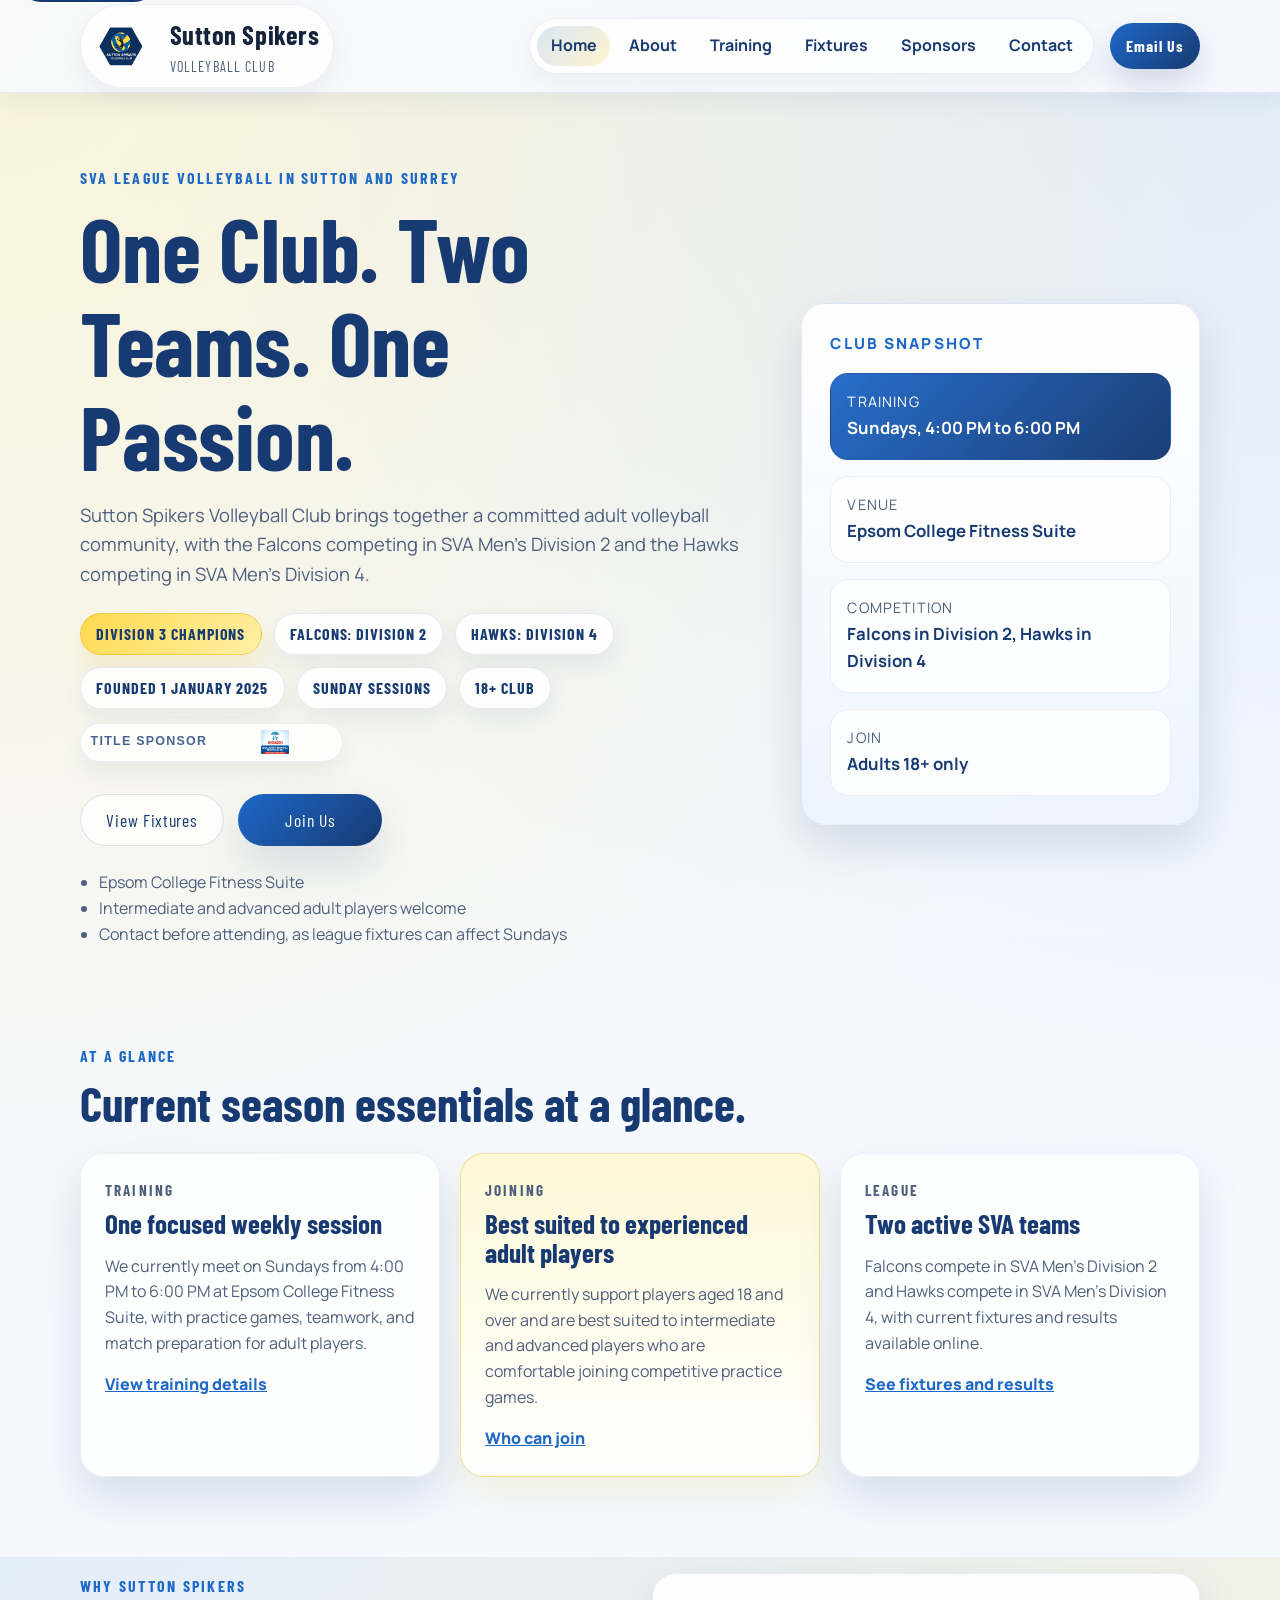
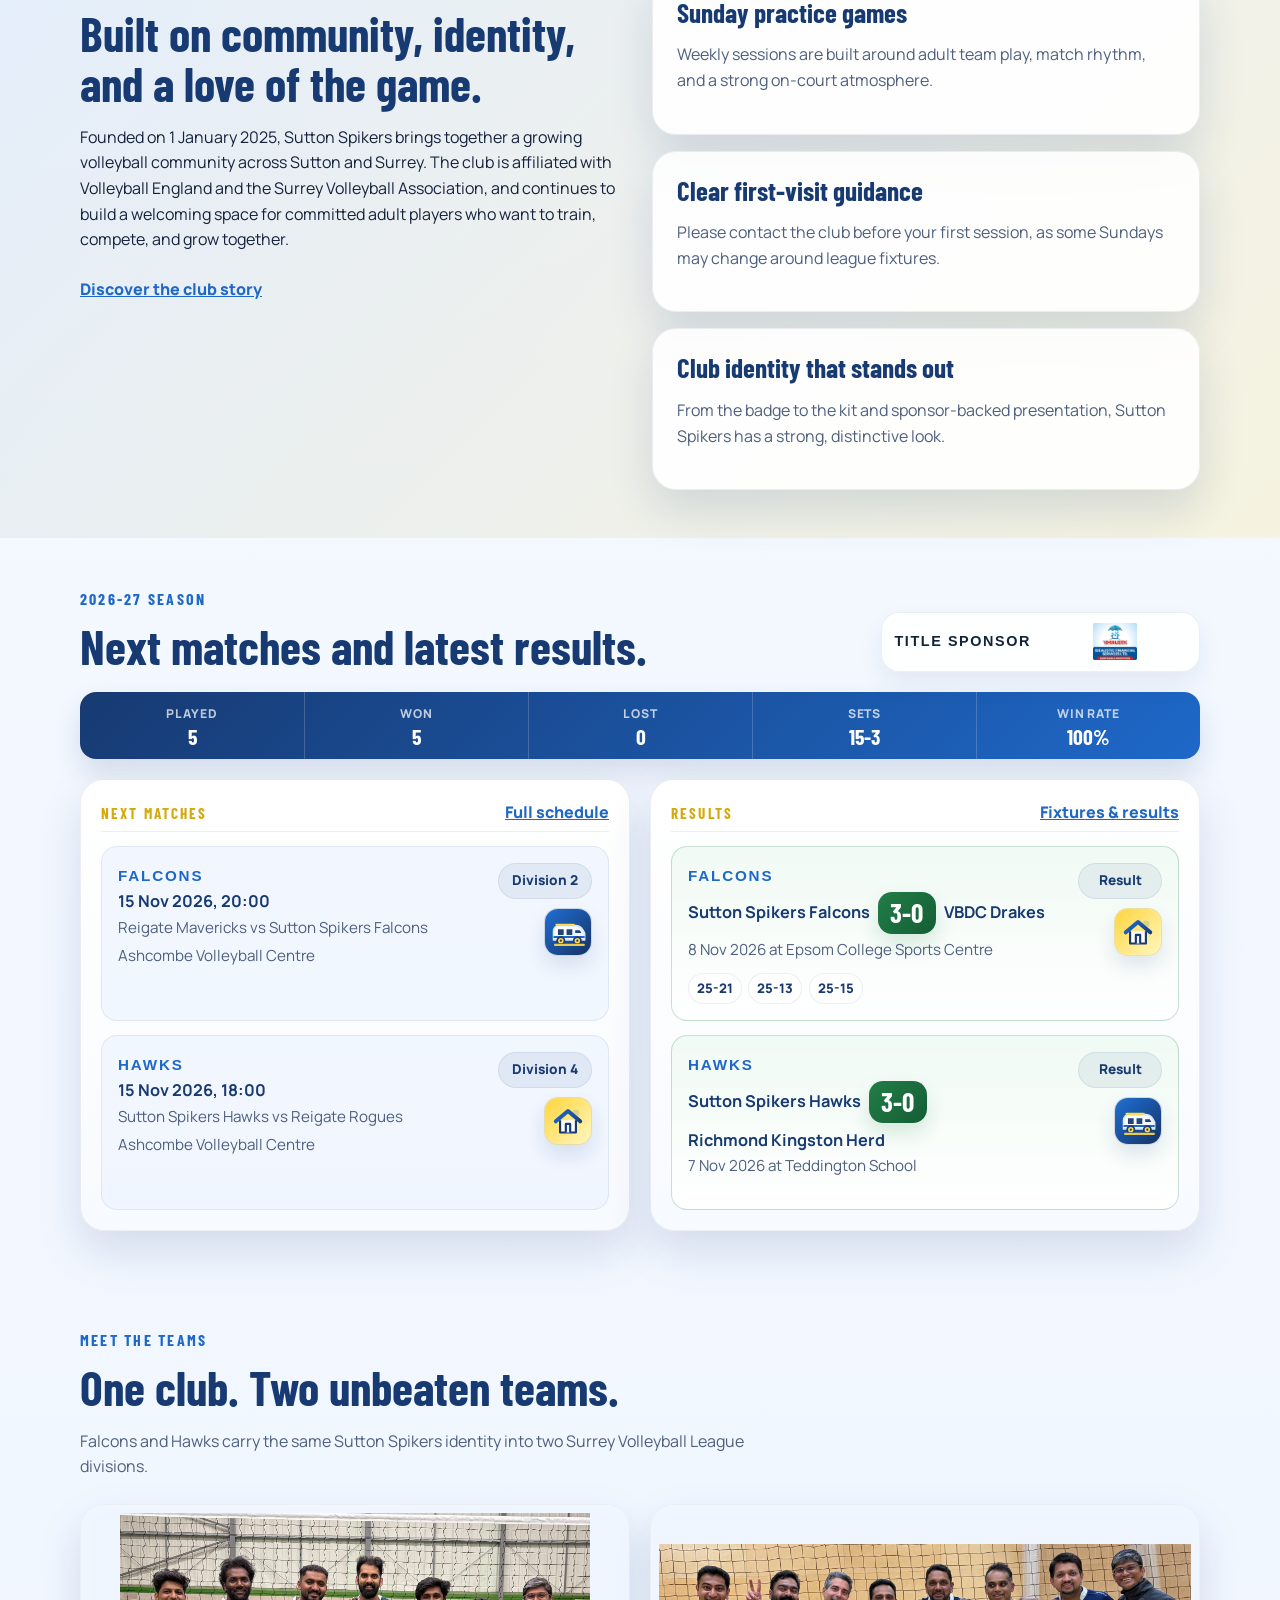
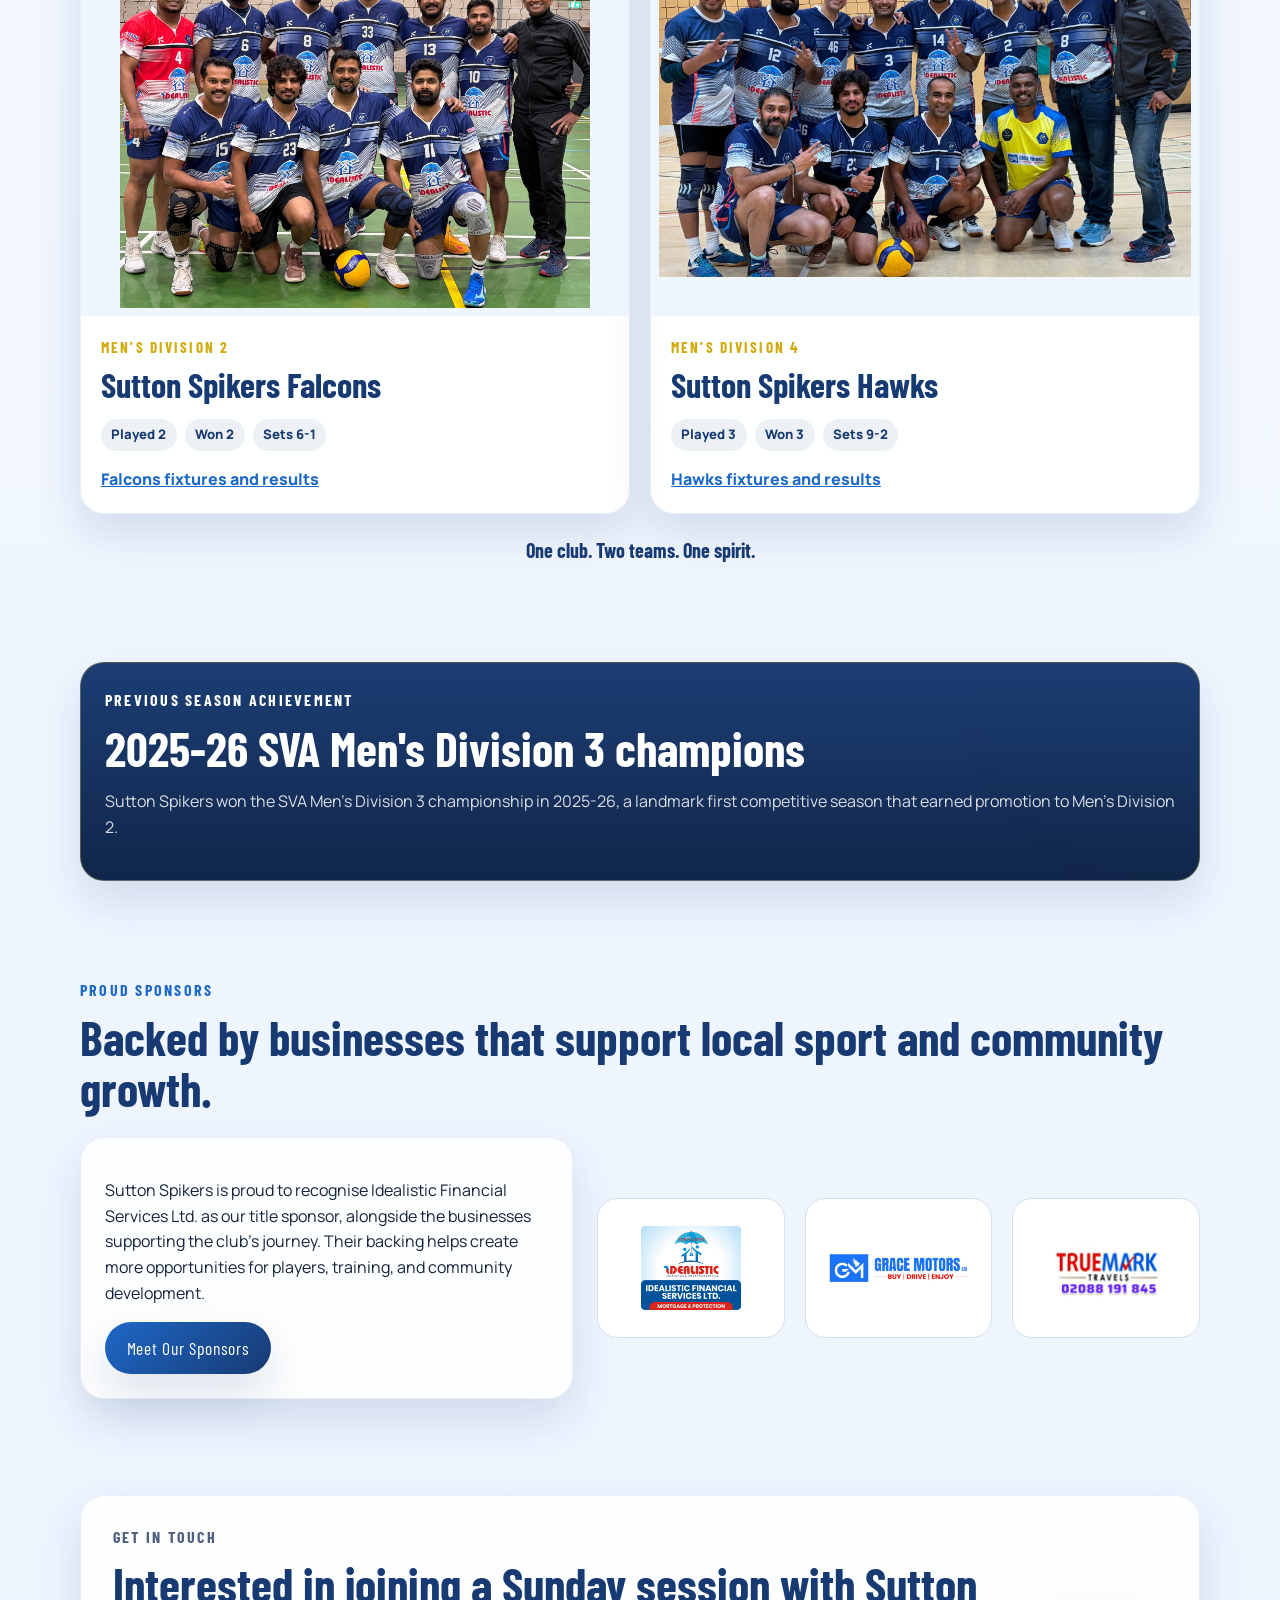
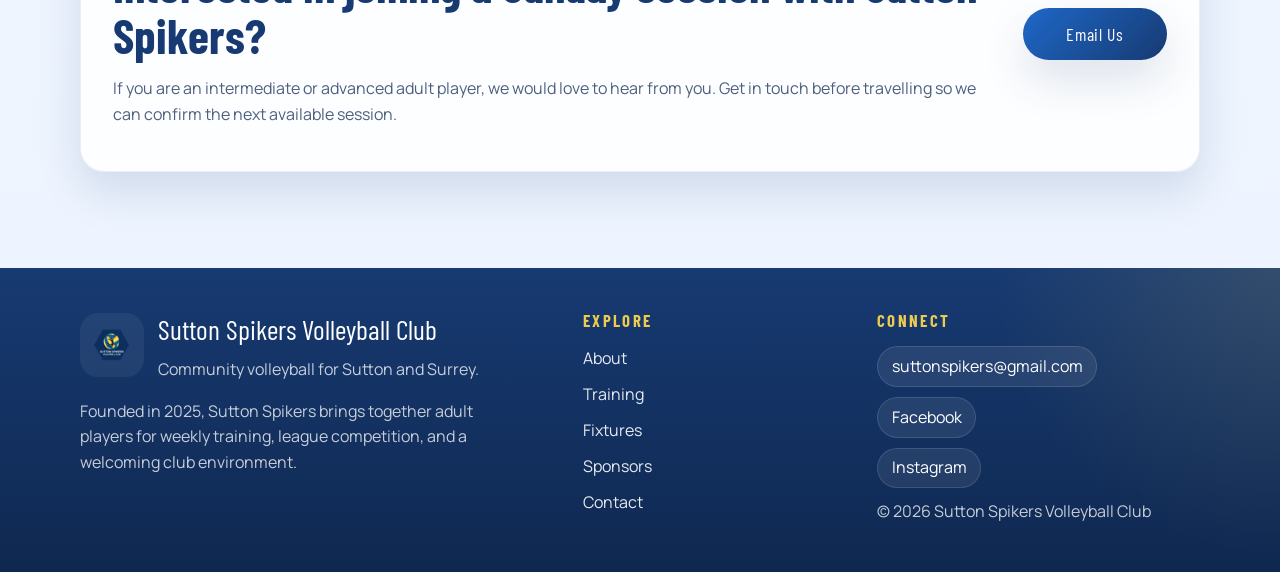
==== commit 7ac6217b: "Update November results and team photos" ====
--- a/index.html
+++ b/index.html
@@ -24,8 +24,8 @@
     rel="stylesheet"
   >
   <link rel="icon" type="image/png" href="assets/favicon.png">
-  <link rel="stylesheet" href="styles.css">
-  <script src="script.js" defer></script>
+  <link rel="stylesheet" href="styles.css?v=2026-11-09-1">
+  <script src="script.js?v=2026-11-09-1" defer></script>
 </head>
 <body>
   <a class="skip-link" href="#main-content">Skip to content</a>
@@ -223,6 +223,28 @@
             >
           </a>
         </div>
+        <div class="season-record" aria-label="Sutton Spikers 2026-27 combined season record">
+          <div>
+            <span>Played</span>
+            <strong>5</strong>
+          </div>
+          <div>
+            <span>Won</span>
+            <strong>5</strong>
+          </div>
+          <div>
+            <span>Lost</span>
+            <strong>0</strong>
+          </div>
+          <div>
+            <span>Sets</span>
+            <strong>15-3</strong>
+          </div>
+          <div>
+            <span>Win rate</span>
+            <strong>100%</strong>
+          </div>
+        </div>
         <div class="season-compact-grid">
           <article class="season-compact-card">
             <div class="season-compact-card__header">
@@ -232,9 +254,9 @@
             <div class="match-mini">
               <div>
                 <span class="match-mini__team">Falcons</span>
-                <strong>22 Oct 2026, 20:00</strong>
-                <p>Mole Valley 2 vs Sutton Spikers Falcons</p>
-                <p>Chessington College Sports Centre</p>
+                <strong>15 Nov 2026, 20:00</strong>
+                <p>Reigate Mavericks vs Sutton Spikers Falcons</p>
+                <p>Ashcombe Volleyball Centre</p>
               </div>
               <div class="match-mini__actions">
                 <a class="match-mini__link" href="fixtures.html?team=falcons">Division 2</a>
@@ -244,13 +266,13 @@
             <div class="match-mini">
               <div>
                 <span class="match-mini__team">Hawks</span>
-                <strong>18 Oct 2026, 15:00</strong>
-                <p>Dorking Dynamos vs Sutton Spikers Hawks</p>
+                <strong>15 Nov 2026, 18:00</strong>
+                <p>Sutton Spikers Hawks vs Reigate Rogues</p>
                 <p>Ashcombe Volleyball Centre</p>
               </div>
               <div class="match-mini__actions">
                 <a class="match-mini__link" href="fixtures.html?team=hawks">Division 4</a>
-                <span class="home-away home-away--away" aria-label="Away match" title="Away match"></span>
+                <span class="home-away home-away--home" aria-label="Home match" title="Home match"></span>
               </div>
             </div>
           </article>
@@ -258,61 +280,101 @@
           <article class="season-compact-card">
             <div class="season-compact-card__header">
               <p class="card-label">Results</p>
-              <a class="text-link" href="fixtures.html?team=hawks">All results</a>
-            </div>
-            <div class="match-mini match-mini--muted">
+              <a class="text-link" href="fixtures.html">Fixtures &amp; results</a>
+            </div>
+            <div class="match-mini match-mini--win">
               <div>
                 <span class="match-mini__team">Falcons</span>
-                <strong>No results yet</strong>
-                <p>Falcons begin their Division 2 campaign on 22 October 2026.</p>
-              </div>
-              <a class="match-mini__link" href="fixtures.html?team=falcons">Fixtures</a>
+                <div class="match-mini__scoreline">
+                  <strong>Sutton Spikers Falcons</strong>
+                  <span class="match-mini__score">3-0</span>
+                  <strong>VBDC Drakes</strong>
+                </div>
+                <p>8 Nov 2026 at Epsom College Sports Centre</p>
+                <div class="match-mini__sets" aria-label="Falcons set scores">
+                  <span>25-21</span>
+                  <span>25-13</span>
+                  <span>25-15</span>
+                </div>
+              </div>
+              <div class="match-mini__actions">
+                <a class="match-mini__link" href="fixtures.html?team=falcons">Result</a>
+                <span class="home-away home-away--home" aria-label="Home match" title="Home match"></span>
+              </div>
             </div>
             <div class="match-mini match-mini--win">
               <div>
                 <span class="match-mini__team">Hawks</span>
                 <div class="match-mini__scoreline">
                   <strong>Sutton Spikers Hawks</strong>
-                  <span class="match-mini__score">3-1</span>
-                  <strong>LKS Morden M1</strong>
+                  <span class="match-mini__score">3-0</span>
+                  <strong>Richmond Kingston Herd</strong>
                 </div>
-                <p>4 Oct 2026 at Epsom College Sports Centre</p>
-                <div class="match-mini__sets" aria-label="Hawks set scores">
-                  <span>25-22</span>
-                  <span>16-25</span>
-                  <span>25-16</span>
-                  <span>25-21</span>
-                </div>
+                <p>7 Nov 2026 at Teddington School</p>
               </div>
               <div class="match-mini__actions">
                 <a class="match-mini__link" href="fixtures.html?team=hawks">Result</a>
-                <span class="home-away home-away--home" aria-label="Home match" title="Home match"></span>
-              </div>
-            </div>
-          </article>
-        </div>
-      </div>
-    </section>
-
-    <section class="section">
-      <div class="container home-photo-feature">
-        <div class="home-photo-feature__image-wrap">
-          <img
-            class="home-photo-feature__image"
-            src="assets/photos/team-photo.jpeg"
-            alt="Sutton Spikers team photo on court in club kit"
-          >
-        </div>
-        <div class="home-photo-feature__content">
-          <p class="eyebrow">The team</p>
-          <h2>The people behind Sutton Spikers.</h2>
-          <p>
-            Sutton Spikers is built around a welcoming group of adult players who enjoy training, competing, and
-            growing the club together. The team photo brings a real face to the club and reflects the strong community
-            spirit behind everything we do.
-          </p>
-          <a class="text-link" href="about.html">Learn more about the club</a>
-        </div>
+                <span class="home-away home-away--away" aria-label="Away match" title="Away match"></span>
+              </div>
+            </div>
+          </article>
+        </div>
+      </div>
+    </section>
+
+    <section class="section">
+      <div class="container">
+        <div class="section-heading team-showcase__heading">
+          <p class="eyebrow">Meet the teams</p>
+          <h2>One club. Two unbeaten teams.</h2>
+          <p>Falcons and Hawks carry the same Sutton Spikers identity into two Surrey Volleyball League divisions.</p>
+        </div>
+        <div class="team-showcase">
+          <article class="team-profile">
+            <div class="team-profile__photo-frame">
+              <img
+                class="team-profile__photo"
+                src="assets/photos/falcons-2026-27.jpeg"
+                alt="Sutton Spikers Falcons team for the 2026-27 season"
+              >
+            </div>
+            <div class="team-profile__content">
+              <div>
+                <p class="card-label">Men's Division 2</p>
+                <h3>Sutton Spikers Falcons</h3>
+              </div>
+              <div class="team-profile__record" aria-label="Falcons season record">
+                <span>Played 2</span>
+                <span>Won 2</span>
+                <span>Sets 6-1</span>
+              </div>
+              <a class="text-link" href="fixtures.html?team=falcons">Falcons fixtures and results</a>
+            </div>
+          </article>
+
+          <article class="team-profile">
+            <div class="team-profile__photo-frame">
+              <img
+                class="team-profile__photo"
+                src="assets/photos/hawks-2026-27.jpeg"
+                alt="Sutton Spikers Hawks team for the 2026-27 season"
+              >
+            </div>
+            <div class="team-profile__content">
+              <div>
+                <p class="card-label">Men's Division 4</p>
+                <h3>Sutton Spikers Hawks</h3>
+              </div>
+              <div class="team-profile__record" aria-label="Hawks season record">
+                <span>Played 3</span>
+                <span>Won 3</span>
+                <span>Sets 9-2</span>
+              </div>
+              <a class="text-link" href="fixtures.html?team=hawks">Hawks fixtures and results</a>
+            </div>
+          </article>
+        </div>
+        <p class="team-showcase__motto">One club. Two teams. One spirit.</p>
       </div>
     </section>
 
--- a/styles.css
+++ b/styles.css
@@ -477,6 +477,90 @@
   box-shadow: var(--shadow);
 }
 
+.team-showcase__heading {
+  max-width: 48rem;
+}
+
+.team-showcase__heading h2 + p {
+  max-width: 44rem;
+}
+
+.team-showcase {
+  display: grid;
+  grid-template-columns: repeat(2, minmax(0, 1fr));
+  gap: 1.25rem;
+  align-items: stretch;
+}
+
+.team-profile {
+  display: grid;
+  grid-template-rows: auto 1fr;
+  overflow: hidden;
+  border-radius: var(--radius);
+  background: rgba(255, 255, 255, 0.92);
+  border: 1px solid rgba(23, 58, 114, 0.08);
+  box-shadow: var(--shadow);
+}
+
+.team-profile__photo-frame {
+  position: relative;
+  aspect-ratio: 4 / 3;
+  min-height: 0;
+  overflow: hidden;
+  padding: 0.5rem;
+  background: rgba(237, 244, 255, 0.82);
+}
+
+.team-profile__photo {
+  position: absolute;
+  inset: 0.5rem;
+  width: calc(100% - 1rem);
+  height: calc(100% - 1rem);
+  border-radius: calc(var(--radius) - 6px);
+  object-fit: contain;
+}
+
+.team-profile__content {
+  display: grid;
+  grid-template-rows: auto auto 1fr;
+  gap: 1rem;
+  padding: 1.2rem 1.25rem 1.3rem;
+}
+
+.team-profile__content .text-link {
+  align-self: end;
+}
+
+.team-profile__content h3 {
+  margin-bottom: 0;
+  font-size: clamp(1.65rem, 3vw, 2.15rem);
+}
+
+.team-profile__record {
+  display: flex;
+  flex-wrap: wrap;
+  gap: 0.5rem;
+}
+
+.team-profile__record span {
+  padding: 0.35rem 0.65rem;
+  border-radius: 999px;
+  background: rgba(23, 58, 114, 0.07);
+  color: var(--primary-deep);
+  font-size: 0.82rem;
+  font-weight: 800;
+  white-space: nowrap;
+}
+
+.team-showcase__motto {
+  margin: 1.25rem 0 0;
+  color: var(--primary-deep);
+  font-family: "Barlow Condensed", sans-serif;
+  font-size: 1.25rem;
+  font-weight: 700;
+  text-align: center;
+}
+
 .training-badges {
   display: flex;
   flex-wrap: wrap;
@@ -712,6 +796,42 @@
   grid-template-columns: repeat(2, minmax(0, 1fr));
   gap: 1.25rem;
   align-items: stretch;
+}
+
+.season-record {
+  display: grid;
+  grid-template-columns: repeat(5, minmax(0, 1fr));
+  margin: -0.25rem 0 1.25rem;
+  overflow: hidden;
+  border-radius: var(--radius-sm);
+  background: linear-gradient(135deg, var(--primary-deep), var(--primary));
+  box-shadow: 0 14px 28px rgba(23, 58, 114, 0.14);
+}
+
+.season-record div {
+  display: grid;
+  gap: 0.15rem;
+  padding: 0.75rem 1rem;
+  text-align: center;
+}
+
+.season-record div + div {
+  border-left: 1px solid rgba(255, 255, 255, 0.18);
+}
+
+.season-record span {
+  color: rgba(255, 255, 255, 0.72);
+  font-size: 0.76rem;
+  font-weight: 800;
+  letter-spacing: 0.08em;
+  text-transform: uppercase;
+}
+
+.season-record strong {
+  color: #fff;
+  font-family: "Barlow Condensed", sans-serif;
+  font-size: 1.35rem;
+  line-height: 1;
 }
 
 .season-heading {
@@ -1321,6 +1441,11 @@
   color: #1d6b3e;
 }
 
+.match-status--loss {
+  background: rgba(178, 56, 56, 0.12);
+  color: #9f2f2f;
+}
+
 .home-away {
   display: inline-flex;
   align-items: center;
@@ -1569,6 +1694,7 @@
   .hero__grid,
   .card-grid,
   .season-compact-grid,
+  .team-showcase,
   .feature-split,
   .content-grid,
   .contact-grid,
